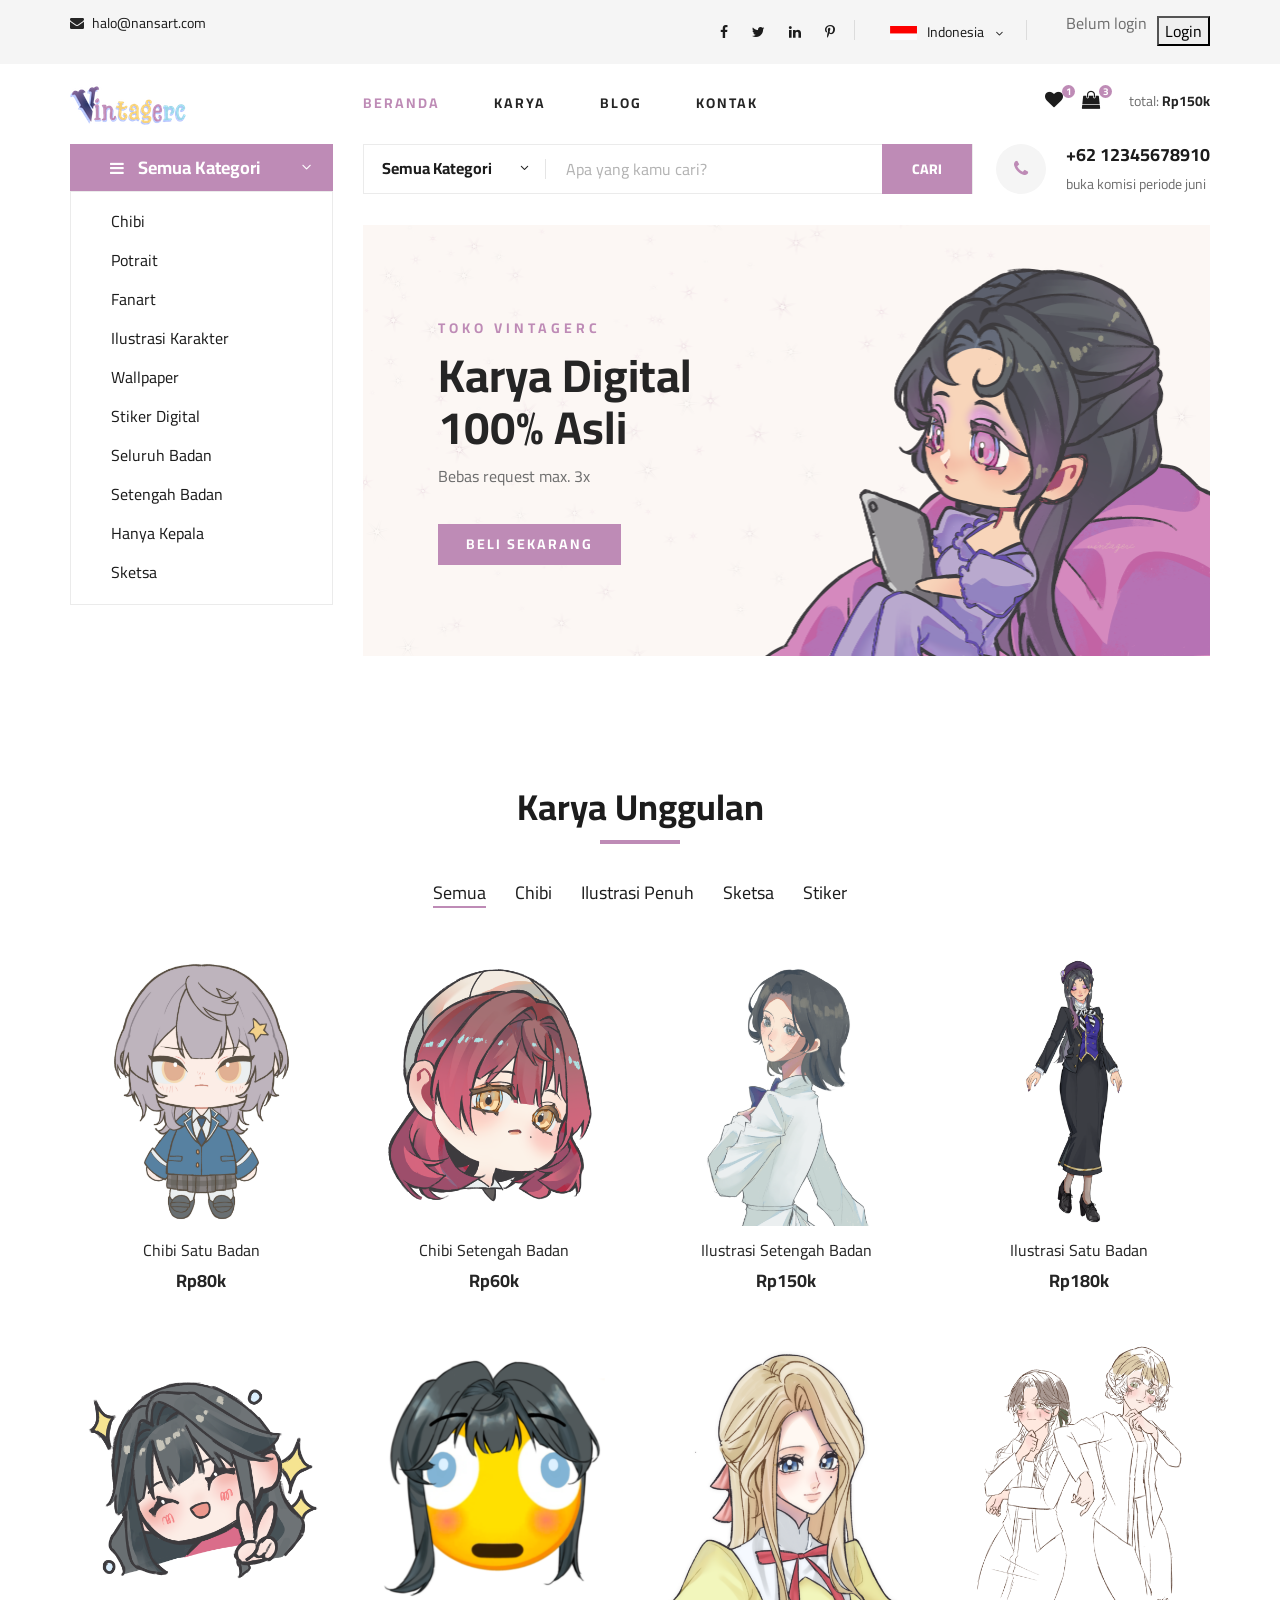
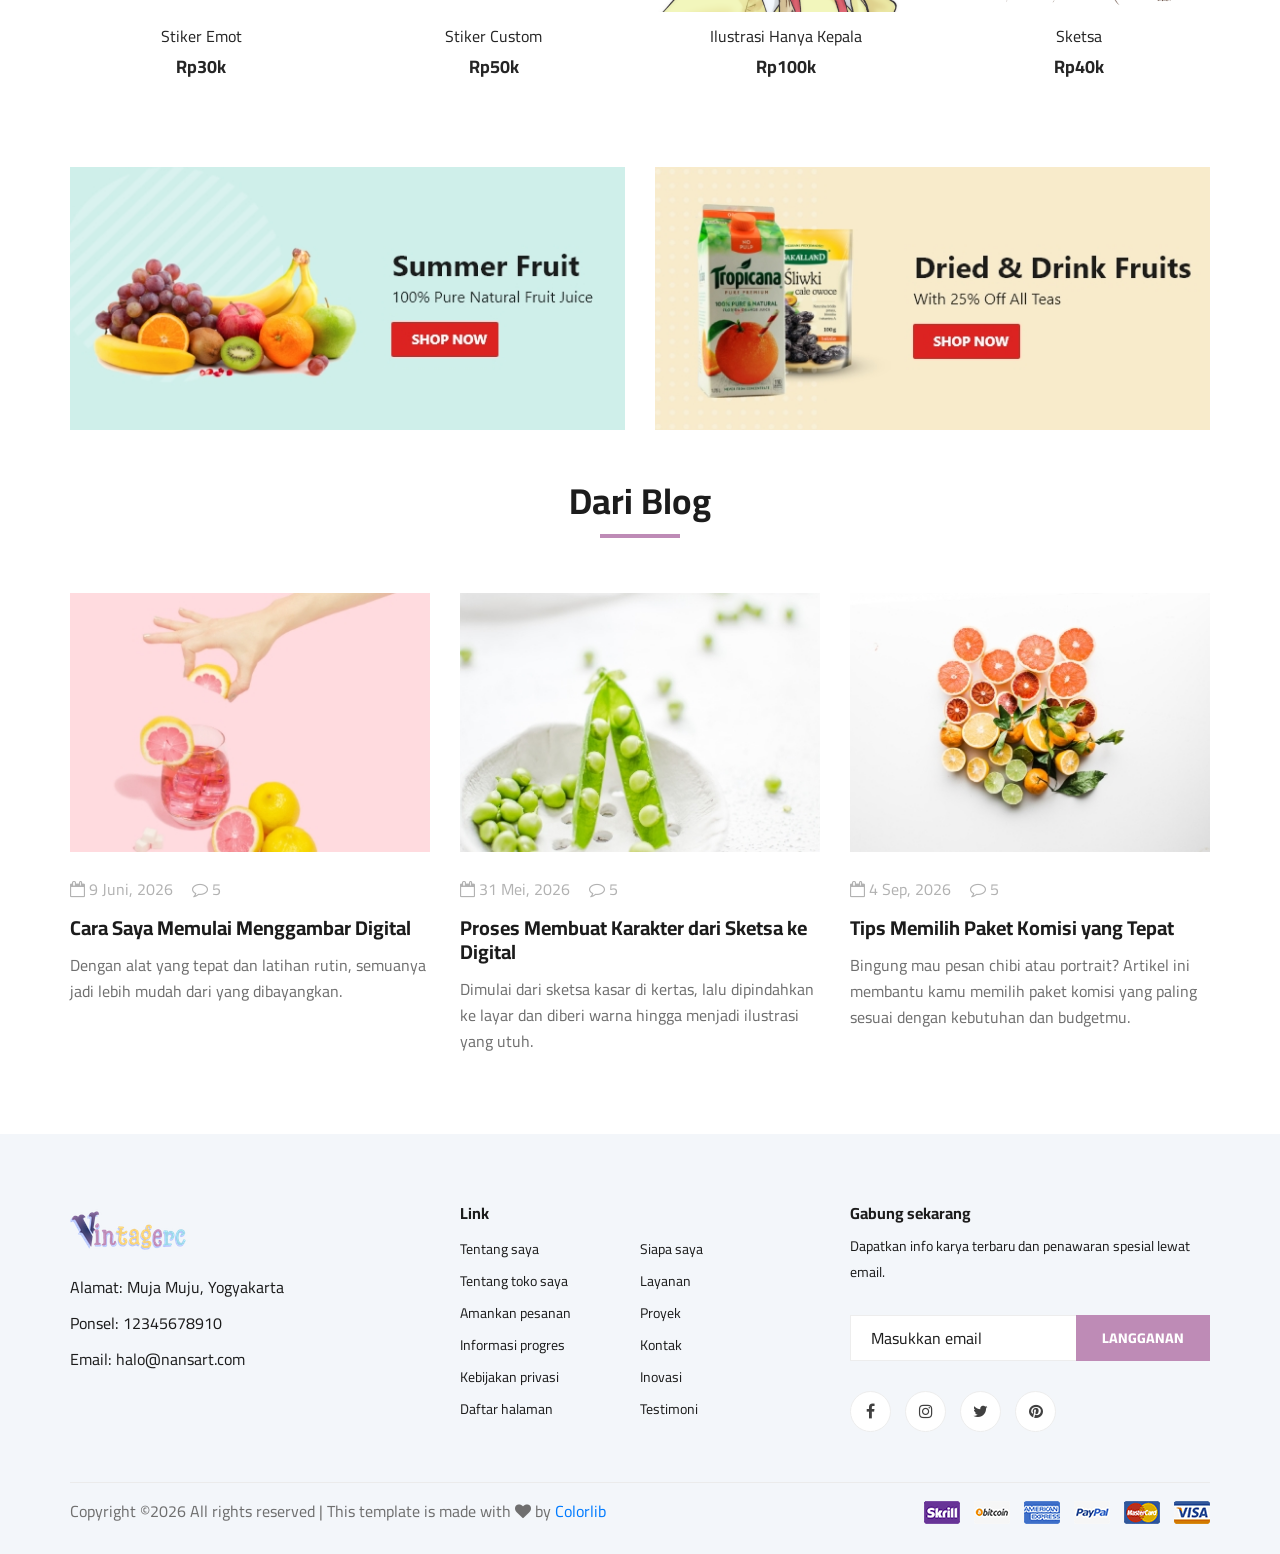
==== index.html @ d2385b5b "Update index.html" ====
<!DOCTYPE html>
<html lang="zxx">

<head>
    <meta charset="UTF-8">
    <meta name="description" content="Ogani Template">
    <meta name="keywords" content="Ogani, unica, creative, html">
    <meta name="viewport" content="width=device-width, initial-scale=1.0">
    <meta http-equiv="X-UA-Compatible" content="ie=edge">
    <link href="img/avatar-01.png" rel="icon">
    <title>Komisi Karya Digital | Vintagerc</title>

    <!-- Google Font -->
    <link href="https://fonts.googleapis.com/css2?family=Cairo:wght@200;300;400;600;900&display=swap" rel="stylesheet">

    <!-- Css Styles -->
    <link rel="stylesheet" href="css/bootstrap.min.css" type="text/css">
    <link rel="stylesheet" href="css/font-awesome.min.css" type="text/css">
    <link rel="stylesheet" href="css/elegant-icons.css" type="text/css">
    <link rel="stylesheet" href="css/nice-select.css" type="text/css">
    <link rel="stylesheet" href="css/jquery-ui.min.css" type="text/css">
    <link rel="stylesheet" href="css/owl.carousel.min.css" type="text/css">
    <link rel="stylesheet" href="css/slicknav.min.css" type="text/css">
    <link rel="stylesheet" href="css/style.css" type="text/css">
</head>

<body>
    <!-- Page Preloder -->
    <div id="preloder">
        <div class="loader"></div>
    </div>

    <!-- Humberger Begin -->
    <div class="humberger__menu__overlay"></div>
    <div class="humberger__menu__wrapper">
        <div class="humberger__menu__logo">
            <a href="#"><img src="img/logo.png" alt=""></a>
        </div>
        <div class="humberger__menu__cart">
            <ul>
                <li><a href="#"><i class="fa fa-heart"></i> <span>1</span></a></li>
                <li><a href="#"><i class="fa fa-shopping-bag"></i> <span>3</span></a></li>
            </ul>
            <div class="header__cart__price">total: <span>Rp150k</span></div>
        </div>
        <div class="humberger__menu__widget">
            <div class="header__top__right__language">
                <img src="img/language.png" alt="">
                <div>Indonesia</div>
                <span class="arrow_carrot-down"></span>
                <ul>
                    <li><a href="#">Indonesia</a></li>
                    <li><a href="#">English</a></li>
                </ul>
            </div>
            <div class="header__top__right__auth">
                <a href="login/index.html"><i class="fa fa-user"></i> Login</a>
            </div>
        </div>
        <nav class="humberger__menu__nav mobile-menu">
            <ul>
                <li class="active"><a href="./index.html">Beranda</a></li>
                <li><a href="./shop-grid.html">Karya</a></li>
                <li><a href="./blog.html">Blog</a></li>
                <li><a href="./contact.html">Kontak</a></li>
            </ul>
        </nav>
        <div id="mobile-menu-wrap"></div>
        <div class="header__top__right__social">
            <a href="#"><i class="fa fa-facebook"></i></a>
            <a href="#"><i class="fa fa-twitter"></i></a>
            <a href="#"><i class="fa fa-linkedin"></i></a>
            <a href="#"><i class="fa fa-pinterest-p"></i></a>
        </div>
        <div class="humberger__menu__contact">
            <ul>
                <li><i class="fa fa-envelope"></i> halo@nansart.com</li>
            </ul>
        </div>
    </div>
    <!-- Humberger End -->

    <!-- Header Section Begin -->
    <header class="header">
        <div class="header__top">
            <div class="container">
                <div class="row">
                    <div class="col-lg-6 col-md-6">
                        <div class="header__top__left">
                            <ul>
                                <li><i class="fa fa-envelope"></i> halo@nansart.com</li>
                            </ul>
                        </div>
                    </div>
                    <div class="col-lg-6 col-md-6">
                        <div class="header__top__right">
                            <div class="header__top__right__social">
                                <a href="#"><i class="fa fa-facebook"></i></a>
                                <a href="#"><i class="fa fa-twitter"></i></a>
                                <a href="#"><i class="fa fa-linkedin"></i></a>
                                <a href="#"><i class="fa fa-pinterest-p"></i></a>
                            </div>
                            <div class="header__top__right__language">
                                <img src="img/language.png" alt="">
                                <div>Indonesia</div>
                                <span class="arrow_carrot-down"></span>
                                <ul>
                                    <li><a href="#">Indonesia</a></li>
                                    <li><a href="#">English</a></li>
                                </ul>
                            </div>
                            <div class="header__top__right__auth">
                                <p id="userInfo">Belum login</p>
                                <div id="authArea">
                                    <button onclick="goLogin()" class="nav-cta">Login</button>
                                </div>
                            </div>
                        </div>
                    </div>
                </div>
            </div>
        </div>
        <div class="container">
            <div class="row">
                <div class="col-lg-3">
                    <div class="header__logo">
                        <a href="./index.html"><img src="img/logo.png" alt=""></a>
                    </div>
                </div>
                <div class="col-lg-6">
                    <nav class="header__menu">
                        <ul>
                            <li class="active"><a href="./index.html">Beranda</a></li>
                            <li><a href="./shop-grid.html">Karya</a></li>
                            <li><a href="./blog.html">Blog</a></li>
                            <li><a href="./contact.html">Kontak</a></li>
                        </ul>
                    </nav>
                </div>
                <div class="col-lg-3">
                    <div class="header__cart">
                        <ul>
                            <li><a href="#"><i class="fa fa-heart"></i> <span>1</span></a></li>
                            <li><a href="#"><i class="fa fa-shopping-bag"></i> <span>3</span></a></li>
                        </ul>
                        <div class="header__cart__price">total: <span>Rp150k</span></div>
                    </div>
                </div>
            </div>
            <div class="humberger__open">
                <i class="fa fa-bars"></i>
            </div>
        </div>
    </header>
    <!-- Header Section End -->

    <!-- Hero Section Begin -->
    <section class="hero">
        <div class="container">
            <div class="row">
                <div class="col-lg-3">
                    <div class="hero__categories">
                        <div class="hero__categories__all">
                            <i class="fa fa-bars"></i>
                            <span>Semua Kategori</span>
                        </div>
                        <ul>
                            <li><a href="#">Chibi</a></li>
                            <li><a href="#">Potrait</a></li>
                            <li><a href="#">Fanart</a></li>
                            <li><a href="#">Ilustrasi Karakter</a></li>
                            <li><a href="#">Wallpaper</a></li>
                            <li><a href="#">Stiker Digital</a></li>
                            <li><a href="#">Seluruh Badan</a></li>
                            <li><a href="#">Setengah Badan</a></li>
                            <li><a href="#">Hanya Kepala</a></li>
                            <li><a href="#">Sketsa</a></li>
                        </ul>
                    </div>
                </div>
                <div class="col-lg-9">
                    <div class="hero__search">
                        <div class="hero__search__form">
                            <form action="#">
                                <div class="hero__search__categories">
                                    Semua Kategori
                                    <span class="arrow_carrot-down"></span>
                                </div>
                                <input type="text" placeholder="Apa yang kamu cari?">
                                <button type="submit" class="site-btn">CARI</button>
                            </form>
                        </div>
                        <div class="hero__search__phone">
                            <div class="hero__search__phone__icon">
                                <i class="fa fa-phone"></i>
                            </div>
                            <div class="hero__search__phone__text">
                                <h5>+62 12345678910</h5>
                                <span>buka komisi periode juni</span>
                            </div>
                        </div>
                    </div>
                    <div class="hero__item set-bg" data-setbg="img/hero/banner.png">
                        <div class="hero__text">
                            <span>TOKO VINTAGERC</span>
                            <h2>Karya Digital <br />100% Asli</h2>
                            <p>Bebas request max. 3x</p>
                            <a href="shop-grid.html" class="primary-btn">BELI SEKARANG</a>
                        </div>
                    </div>
                </div>
            </div>
        </div>
    </section>
    <!-- Hero Section End -->

    <!-- Featured Section Begin -->
    <section class="featured spad">
        <div class="container">
            <div class="row">
                <div class="col-lg-12">
                    <div class="section-title">
                        <h2>Karya Unggulan</h2>
                    </div>
                    <div class="featured__controls">
                        <ul>
                            <li class="active" data-filter="*">Semua</li>
                            <li data-filter=".oranges">Chibi</li>
                            <li data-filter=".fresh-meat">Ilustrasi Penuh</li>
                            <li data-filter=".vegetables">Sketsa</li>
                            <li data-filter=".fastfood">Stiker</li>
                        </ul>
                    </div>
                </div>
            </div>
            <div class="row featured__filter">
                <div class="col-lg-3 col-md-4 col-sm-6 mix oranges">
                    <div class="featured__item">
                        <div class="featured__item__pic set-bg" data-setbg="img/featured/feature-1.png">
                            <ul class="featured__item__pic__hover">
                                <li><a href="#"><i class="fa fa-heart"></i></a></li>
                                <li><a href="#"><i class="fa fa-retweet"></i></a></li>
                                <li><a href="#"><i class="fa fa-shopping-cart"></i></a></li>
                            </ul>
                        </div>
                        <div class="featured__item__text">
                            <h6><a href="#">Chibi Satu Badan</a></h6>
                            <h5>Rp80k</h5>
                        </div>
                    </div>
                </div>
                <div class="col-lg-3 col-md-4 col-sm-6 mix oranges">
                    <div class="featured__item">
                        <div class="featured__item__pic set-bg" data-setbg="img/featured/feature-2.png">
                            <ul class="featured__item__pic__hover">
                                <li><a href="#"><i class="fa fa-heart"></i></a></li>
                                <li><a href="#"><i class="fa fa-retweet"></i></a></li>
                                <li><a href="#"><i class="fa fa-shopping-cart"></i></a></li>
                            </ul>
                        </div>
                        <div class="featured__item__text">
                            <h6><a href="#">Chibi Setengah Badan</a></h6>
                            <h5>Rp60k</h5>
                        </div>
                    </div>
                </div>
                <div class="col-lg-3 col-md-4 col-sm-6 mix fresh-meat">
                    <div class="featured__item">
                        <div class="featured__item__pic set-bg" data-setbg="img/featured/feature-3.png">
                            <ul class="featured__item__pic__hover">
                                <li><a href="#"><i class="fa fa-heart"></i></a></li>
                                <li><a href="#"><i class="fa fa-retweet"></i></a></li>
                                <li><a href="#"><i class="fa fa-shopping-cart"></i></a></li>
                            </ul>
                        </div>
                        <div class="featured__item__text">
                            <h6><a href="#">Ilustrasi Setengah Badan</a></h6>
                            <h5>Rp150k</h5>
                        </div>
                    </div>
                </div>
                <div class="col-lg-3 col-md-4 col-sm-6 mix fresh-meat">
                    <div class="featured__item">
                        <div class="featured__item__pic set-bg" data-setbg="img/featured/feature-4.png">
                            <ul class="featured__item__pic__hover">
                                <li><a href="#"><i class="fa fa-heart"></i></a></li>
                                <li><a href="#"><i class="fa fa-retweet"></i></a></li>
                                <li><a href="#"><i class="fa fa-shopping-cart"></i></a></li>
                            </ul>
                        </div>
                        <div class="featured__item__text">
                            <h6><a href="#">Ilustrasi Satu Badan</a></h6>
                            <h5>Rp180k</h5>
                        </div>
                    </div>
                </div>
                <div class="col-lg-3 col-md-4 col-sm-6 mix fastfood">
                    <div class="featured__item">
                        <div class="featured__item__pic set-bg" data-setbg="img/featured/feature-5.png">
                            <ul class="featured__item__pic__hover">
                                <li><a href="#"><i class="fa fa-heart"></i></a></li>
                                <li><a href="#"><i class="fa fa-retweet"></i></a></li>
                                <li><a href="#"><i class="fa fa-shopping-cart"></i></a></li>
                            </ul>
                        </div>
                        <div class="featured__item__text">
                            <h6><a href="#">Stiker Emot</a></h6>
                            <h5>Rp30k</h5>
                        </div>
                    </div>
                </div>
                <div class="col-lg-3 col-md-4 col-sm-6 mix fastfood">
                    <div class="featured__item">
                        <div class="featured__item__pic set-bg" data-setbg="img/featured/featured-6.png">
                            <ul class="featured__item__pic__hover">
                                <li><a href="#"><i class="fa fa-heart"></i></a></li>
                                <li><a href="#"><i class="fa fa-retweet"></i></a></li>
                                <li><a href="#"><i class="fa fa-shopping-cart"></i></a></li>
                            </ul>
                        </div>
                        <div class="featured__item__text">
                            <h6><a href="#">Stiker Custom</a></h6>
                            <h5>Rp50k</h5>
                        </div>
                    </div>
                </div>
                <div class="col-lg-3 col-md-4 col-sm-6 mix fresh-meat">
                    <div class="featured__item">
                        <div class="featured__item__pic set-bg" data-setbg="img/featured/feature-7.png">
                            <ul class="featured__item__pic__hover">
                                <li><a href="#"><i class="fa fa-heart"></i></a></li>
                                <li><a href="#"><i class="fa fa-retweet"></i></a></li>
                                <li><a href="#"><i class="fa fa-shopping-cart"></i></a></li>
                            </ul>
                        </div>
                        <div class="featured__item__text">
                            <h6><a href="#">Ilustrasi Hanya Kepala</a></h6>
                            <h5>Rp100k</h5>
                        </div>
                    </div>
                </div>
                <div class="col-lg-3 col-md-4 col-sm-6 mix vegetables">
                    <div class="featured__item">
                        <div class="featured__item__pic set-bg" data-setbg="img/featured/feature-8.png">
                            <ul class="featured__item__pic__hover">
                                <li><a href="#"><i class="fa fa-heart"></i></a></li>
                                <li><a href="#"><i class="fa fa-retweet"></i></a></li>
                                <li><a href="#"><i class="fa fa-shopping-cart"></i></a></li>
                            </ul>
                        </div>
                        <div class="featured__item__text">
                            <h6><a href="#">Sketsa</a></h6>
                            <h5>Rp40k</h5>
                        </div>
                    </div>
                </div>
            </div>
        </div>
    </section>
    <!-- Featured Section End -->

    <!-- Banner Begin -->
    <div class="banner">
        <div class="container">
            <div class="row">
                <div class="col-lg-6 col-md-6 col-sm-6">
                    <div class="banner__pic">
                        <img src="img/banner/banner-1.jpg" alt="">
                    </div>
                </div>
                <div class="col-lg-6 col-md-6 col-sm-6">
                    <div class="banner__pic">
                        <img src="img/banner/banner-2.jpg" alt="">
                    </div>
                </div>
            </div>
        </div>
    </div>
    <!-- Banner End -->

    <!-- Blog Section Begin -->
    <section class="from-blog spad">
        <div class="container">
            <div class="row">
                <div class="col-lg-12">
                    <div class="section-title from-blog__title">
                        <h2>Dari Blog</h2>
                    </div>
                </div>
            </div>
            <div class="row">
                <div class="col-lg-4 col-md-4 col-sm-6">
                    <div class="blog__item">
                        <div class="blog__item__pic">
                            <img src="img/blog/blog-1.jpg" alt="">
                        </div>
                        <div class="blog__item__text">
                            <ul>
                                <li><i class="fa fa-calendar-o"></i> 9 Juni, 2026</li>
                                <li><i class="fa fa-comment-o"></i> 5</li>
                            </ul>
                            <h5><a href="blog.html">Cara Saya Memulai Menggambar Digital</a></h5>
                            <p>Dengan alat yang tepat dan latihan rutin, semuanya jadi lebih mudah dari yang dibayangkan.</p>
                        </div>
                    </div>
                </div>
                <div class="col-lg-4 col-md-4 col-sm-6">
                    <div class="blog__item">
                        <div class="blog__item__pic">
                            <img src="img/blog/blog-2.jpg" alt="">
                        </div>
                        <div class="blog__item__text">
                            <ul>
                                <li><i class="fa fa-calendar-o"></i> 31 Mei, 2026</li>
                                <li><i class="fa fa-comment-o"></i> 5</li>
                            </ul>
                            <h5><a href="blog.html">Proses Membuat Karakter dari Sketsa ke Digital</a></h5>
                            <p>Dimulai dari sketsa kasar di kertas, lalu dipindahkan ke layar dan diberi warna hingga menjadi ilustrasi yang utuh.</p>
                        </div>
                    </div>
                </div>
                <div class="col-lg-4 col-md-4 col-sm-6">
                    <div class="blog__item">
                        <div class="blog__item__pic">
                            <img src="img/blog/blog-3.jpg" alt="">
                        </div>
                        <div class="blog__item__text">
                            <ul>
                                <li><i class="fa fa-calendar-o"></i> 4 Sep, 2026</li>
                                <li><i class="fa fa-comment-o"></i> 5</li>
                            </ul>
                            <h5><a href="blog.html">Tips Memilih Paket Komisi yang Tepat</a></h5>
                            <p>Bingung mau pesan chibi atau portrait? Artikel ini membantu kamu memilih paket komisi yang paling sesuai dengan kebutuhan dan budgetmu.</p>
                        </div>
                    </div>
                </div>
            </div>
        </div>
    </section>
    <!-- Blog Section End -->

    <!-- Footer Section Begin -->
    <footer class="footer spad">
        <div class="container">
            <div class="row">
                <div class="col-lg-3 col-md-6 col-sm-6">
                    <div class="footer__about">
                        <div class="footer__about__logo">
                            <a href="./index.html"><img src="img/logo.png" alt=""></a>
                        </div>
                        <ul>
                           <li>Alamat: Muja Muju, Yogyakarta</li>
                            <li>Ponsel: 12345678910</li>
                            <li>Email: halo@nansart.com</li>
                        </ul>
                    </div>
                </div>
                <div class="col-lg-4 col-md-6 col-sm-6 offset-lg-1">
                    <div class="footer__widget">
                        <h6>Link</h6>
                        <ul>
                            <li><a href="#">Tentang saya</a></li>
                            <li><a href="#">Tentang toko saya</a></li>
                            <li><a href="#">Amankan pesanan</a></li>
                            <li><a href="#">Informasi progres</a></li>
                            <li><a href="#">Kebijakan privasi</a></li>
                            <li><a href="#">Daftar halaman</a></li>
                        </ul>
                        <ul>
                            <li><a href="#">Siapa saya</a></li>
                            <li><a href="#">Layanan</a></li>
                            <li><a href="#">Proyek</a></li>
                            <li><a href="#">Kontak</a></li>
                            <li><a href="#">Inovasi</a></li>
                            <li><a href="#">Testimoni</a></li>
                        </ul>
                    </div>
                </div>
                <div class="col-lg-4 col-md-12">
                    <div class="footer__widget">
                        <h6>Gabung sekarang</h6>
                        <p>Dapatkan info karya terbaru dan penawaran spesial lewat email.</p>
                        <form action="#">
                            <input type="text" placeholder="Masukkan email">
                            <button type="submit" class="site-btn">Langganan</button>
                        </form>
                        <div class="footer__widget__social">
                            <a href="#"><i class="fa fa-facebook"></i></a>
                            <a href="#"><i class="fa fa-instagram"></i></a>
                            <a href="#"><i class="fa fa-twitter"></i></a>
                            <a href="#"><i class="fa fa-pinterest"></i></a>
                        </div>
                    </div>
                </div>
            </div>
            <div class="row">
                <div class="col-lg-12">
                    <div class="footer__copyright">
                        <div class="footer__copyright__text"><p><!-- Link back to Colorlib can't be removed. Template is licensed under CC BY 3.0. -->
  Copyright &copy;<script>document.write(new Date().getFullYear());</script> All rights reserved | This template is made with <i class="fa fa-heart" aria-hidden="true"></i> by <a href="https://colorlib.com" target="_blank">Colorlib</a>
  <!-- Link back to Colorlib can't be removed. Template is licensed under CC BY 3.0. --></p></div>
                        <div class="footer__copyright__payment"><img src="img/payment-item.png" alt=""></div>
                    </div>
                </div>
            </div>
        </div>
    </footer>
    <!-- Footer Section End -->

    <!-- Js Plugins -->
    <script src="js/jquery-3.3.1.min.js"></script>
    <script src="js/bootstrap.min.js"></script>
    <script src="js/jquery.nice-select.min.js"></script>
    <script src="js/jquery-ui.min.js"></script>
    <script src="js/jquery.slicknav.js"></script>
    <script src="js/mixitup.min.js"></script>
    <script src="js/owl.carousel.min.js"></script>
    <script src="js/main.js"></script>

    <script src="login/js/welcome.js"></script>

</body>

</html>
---- css/elegant-icons.css ----
@font-face {
	font-family: 'ElegantIcons';
	src:url('../fonts/ElegantIcons.eot');
	src:url('../fonts/ElegantIcons.eot?#iefix') format('embedded-opentype'),
		url('../fonts/ElegantIcons.woff') format('woff'),
		url('../fonts/ElegantIcons.ttf') format('truetype'),
		url('../fonts/ElegantIcons.svg#ElegantIcons') format('svg');
	font-weight: normal;
	font-style: normal;
}

/* Use the following CSS code if you want to use data attributes for inserting your icons */
[data-icon]:before {
	font-family: 'ElegantIcons';
	content: attr(data-icon);
	speak: none;
	font-weight: normal;
	font-variant: normal;
	text-transform: none;
	line-height: 1;
	-webkit-font-smoothing: antialiased;
	-moz-osx-font-smoothing: grayscale;
}

/* Use the following CSS code if you want to have a class per icon */
/*
Instead of a list of all class selectors,
you can use the generic selector below, but it's slower:
[class*="your-class-prefix"] {
*/
.arrow_up, .arrow_down, .arrow_left, .arrow_right, .arrow_left-up, .arrow_right-up, .arrow_right-down, .arrow_left-down, .arrow-up-down, .arrow_up-down_alt, .arrow_left-right_alt, .arrow_left-right, .arrow_expand_alt2, .arrow_expand_alt, .arrow_condense, .arrow_expand, .arrow_move, .arrow_carrot-up, .arrow_carrot-down, .arrow_carrot-left, .arrow_carrot-right, .arrow_carrot-2up, .arrow_carrot-2down, .arrow_carrot-2left, .arrow_carrot-2right, .arrow_carrot-up_alt2, .arrow_carrot-down_alt2, .arrow_carrot-left_alt2, .arrow_carrot-right_alt2, .arrow_carrot-2up_alt2, .arrow_carrot-2down_alt2, .arrow_carrot-2left_alt2, .arrow_carrot-2right_alt2, .arrow_triangle-up, .arrow_triangle-down, .arrow_triangle-left, .arrow_triangle-right, .arrow_triangle-up_alt2, .arrow_triangle-down_alt2, .arrow_triangle-left_alt2, .arrow_triangle-right_alt2, .arrow_back, .icon_minus-06, .icon_plus, .icon_close, .icon_check, .icon_minus_alt2, .icon_plus_alt2, .icon_close_alt2, .icon_check_alt2, .icon_zoom-out_alt, .icon_zoom-in_alt, .icon_search, .icon_box-empty, .icon_box-selected, .icon_minus-box, .icon_plus-box, .icon_box-checked, .icon_circle-empty, .icon_circle-slelected, .icon_stop_alt2, .icon_stop, .icon_pause_alt2, .icon_pause, .icon_menu, .icon_menu-square_alt2, .icon_menu-circle_alt2, .icon_ul, .icon_ol, .icon_adjust-horiz, .icon_adjust-vert, .icon_document_alt, .icon_documents_alt, .icon_pencil, .icon_pencil-edit_alt, .icon_pencil-edit, .icon_folder-alt, .icon_folder-open_alt, .icon_folder-add_alt, .icon_info_alt, .icon_error-oct_alt, .icon_error-circle_alt, .icon_error-triangle_alt, .icon_question_alt2, .icon_question, .icon_comment_alt, .icon_chat_alt, .icon_vol-mute_alt, .icon_volume-low_alt, .icon_volume-high_alt, .icon_quotations, .icon_quotations_alt2, .icon_clock_alt, .icon_lock_alt, .icon_lock-open_alt, .icon_key_alt, .icon_cloud_alt, .icon_cloud-upload_alt, .icon_cloud-download_alt, .icon_image, .icon_images, .icon_lightbulb_alt, .icon_gift_alt, .icon_house_alt, .icon_genius, .icon_mobile, .icon_tablet, .icon_laptop, .icon_desktop, .icon_camera_alt, .icon_mail_alt, .icon_cone_alt, .icon_ribbon_alt, .icon_bag_alt, .icon_creditcard, .icon_cart_alt, .icon_paperclip, .icon_tag_alt, .icon_tags_alt, .icon_trash_alt, .icon_cursor_alt, .icon_mic_alt, .icon_compass_alt, .icon_pin_alt, .icon_pushpin_alt, .icon_map_alt, .icon_drawer_alt, .icon_toolbox_alt, .icon_book_alt, .icon_calendar, .icon_film, .icon_table, .icon_contacts_alt, .icon_headphones, .icon_lifesaver, .icon_piechart, .icon_refresh, .icon_link_alt, .icon_link, .icon_loading, .icon_blocked, .icon_archive_alt, .icon_heart_alt, .icon_star_alt, .icon_star-half_alt, .icon_star, .icon_star-half, .icon_tools, .icon_tool, .icon_cog, .icon_cogs, .arrow_up_alt, .arrow_down_alt, .arrow_left_alt, .arrow_right_alt, .arrow_left-up_alt, .arrow_right-up_alt, .arrow_right-down_alt, .arrow_left-down_alt, .arrow_condense_alt, .arrow_expand_alt3, .arrow_carrot_up_alt, .arrow_carrot-down_alt, .arrow_carrot-left_alt, .arrow_carrot-right_alt, .arrow_carrot-2up_alt, .arrow_carrot-2dwnn_alt, .arrow_carrot-2left_alt, .arrow_carrot-2right_alt, .arrow_triangle-up_alt, .arrow_triangle-down_alt, .arrow_triangle-left_alt, .arrow_triangle-right_alt, .icon_minus_alt, .icon_plus_alt, .icon_close_alt, .icon_check_alt, .icon_zoom-out, .icon_zoom-in, .icon_stop_alt, .icon_menu-square_alt, .icon_menu-circle_alt, .icon_document, .icon_documents, .icon_pencil_alt, .icon_folder, .icon_folder-open, .icon_folder-add, .icon_folder_upload, .icon_folder_download, .icon_info, .icon_error-circle, .icon_error-oct, .icon_error-triangle, .icon_question_alt, .icon_comment, .icon_chat, .icon_vol-mute, .icon_volume-low, .icon_volume-high, .icon_quotations_alt, .icon_clock, .icon_lock, .icon_lock-open, .icon_key, .icon_cloud, .icon_cloud-upload, .icon_cloud-download, .icon_lightbulb, .icon_gift, .icon_house, .icon_camera, .icon_mail, .icon_cone, .icon_ribbon, .icon_bag, .icon_cart, .icon_tag, .icon_tags, .icon_trash, .icon_cursor, .icon_mic, .icon_compass, .icon_pin, .icon_pushpin, .icon_map, .icon_drawer, .icon_toolbox, .icon_book, .icon_contacts, .icon_archive, .icon_heart, .icon_profile, .icon_group, .icon_grid-2x2, .icon_grid-3x3, .icon_music, .icon_pause_alt, .icon_phone, .icon_upload, .icon_download, .social_facebook, .social_twitter, .social_pinterest, .social_googleplus, .social_tumblr, .social_tumbleupon, .social_wordpress, .social_instagram, .social_dribbble, .social_vimeo, .social_linkedin, .social_rss, .social_deviantart, .social_share, .social_myspace, .social_skype, .social_youtube, .social_picassa, .social_googledrive, .social_flickr, .social_blogger, .social_spotify, .social_delicious, .social_facebook_circle, .social_twitter_circle, .social_pinterest_circle, .social_googleplus_circle, .social_tumblr_circle, .social_stumbleupon_circle, .social_wordpress_circle, .social_instagram_circle, .social_dribbble_circle, .social_vimeo_circle, .social_linkedin_circle, .social_rss_circle, .social_deviantart_circle, .social_share_circle, .social_myspace_circle, .social_skype_circle, .social_youtube_circle, .social_picassa_circle, .social_googledrive_alt2, .social_flickr_circle, .social_blogger_circle, .social_spotify_circle, .social_delicious_circle, .social_facebook_square, .social_twitter_square, .social_pinterest_square, .social_googleplus_square, .social_tumblr_square, .social_stumbleupon_square, .social_wordpress_square, .social_instagram_square, .social_dribbble_square, .social_vimeo_square, .social_linkedin_square, .social_rss_square, .social_deviantart_square, .social_share_square, .social_myspace_square, .social_skype_square, .social_youtube_square, .social_picassa_square, .social_googledrive_square, .social_flickr_square, .social_blogger_square, .social_spotify_square, .social_delicious_square, .icon_printer, .icon_calulator, .icon_building, .icon_floppy, .icon_drive, .icon_search-2, .icon_id, .icon_id-2, .icon_puzzle, .icon_like, .icon_dislike, .icon_mug, .icon_currency, .icon_wallet, .icon_pens, .icon_easel, .icon_flowchart, .icon_datareport, .icon_briefcase, .icon_shield, .icon_percent, .icon_globe, .icon_globe-2, .icon_target, .icon_hourglass, .icon_balance, .icon_rook, .icon_printer-alt, .icon_calculator_alt, .icon_building_alt, .icon_floppy_alt, .icon_drive_alt, .icon_search_alt, .icon_id_alt, .icon_id-2_alt, .icon_puzzle_alt, .icon_like_alt, .icon_dislike_alt, .icon_mug_alt, .icon_currency_alt, .icon_wallet_alt, .icon_pens_alt, .icon_easel_alt, .icon_flowchart_alt, .icon_datareport_alt, .icon_briefcase_alt, .icon_shield_alt, .icon_percent_alt, .icon_globe_alt, .icon_clipboard {
	font-family: 'ElegantIcons';
	speak: none;
	font-style: normal;
	font-weight: normal;
	font-variant: normal;
	text-transform: none;
	line-height: 1;
	-webkit-font-smoothing: antialiased;
}
.arrow_up:before {
	content: "\21";
}
.arrow_down:before {
	content: "\22";
}
.arrow_left:before {
	content: "\23";
}
.arrow_right:before {
	content: "\24";
}
.arrow_left-up:before {
	content: "\25";
}
.arrow_right-up:before {
	content: "\26";
}
.arrow_right-down:before {
	content: "\27";
}
.arrow_left-down:before {
	content: "\28";
}
.arrow-up-down:before {
	content: "\29";
}
.arrow_up-down_alt:before {
	content: "\2a";
}
.arrow_left-right_alt:before {
	content: "\2b";
}
.arrow_left-right:before {
	content: "\2c";
}
.arrow_expand_alt2:before {
	content: "\2d";
}
.arrow_expand_alt:before {
	content: "\2e";
}
.arrow_condense:before {
	content: "\2f";
}
.arrow_expand:before {
	content: "\30";
}
.arrow_move:before {
	content: "\31";
}
.arrow_carrot-up:before {
	content: "\32";
}
.arrow_carrot-down:before {
	content: "\33";
}
.arrow_carrot-left:before {
	content: "\34";
}
.arrow_carrot-right:before {
	content: "\35";
}
.arrow_carrot-2up:before {
	content: "\36";
}
.arrow_carrot-2down:before {
	content: "\37";
}
.arrow_carrot-2left:before {
	content: "\38";
}
.arrow_carrot-2right:before {
	content: "\39";
}
.arrow_carrot-up_alt2:before {
	content: "\3a";
}
.arrow_carrot-down_alt2:before {
	content: "\3b";
}
.arrow_carrot-left_alt2:before {
	content: "\3c";
}
.arrow_carrot-right_alt2:before {
	content: "\3d";
}
.arrow_carrot-2up_alt2:before {
	content: "\3e";
}
.arrow_carrot-2down_alt2:before {
	content: "\3f";
}
.arrow_carrot-2left_alt2:before {
	content: "\40";
}
.arrow_carrot-2right_alt2:before {
	content: "\41";
}
.arrow_triangle-up:before {
	content: "\42";
}
.arrow_triangle-down:before {
	content: "\43";
}
.arrow_triangle-left:before {
	content: "\44";
}
.arrow_triangle-right:before {
	content: "\45";
}
.arrow_triangle-up_alt2:before {
	content: "\46";
}
.arrow_triangle-down_alt2:before {
	content: "\47";
}
.arrow_triangle-left_alt2:before {
	content: "\48";
}
.arrow_triangle-right_alt2:before {
	content: "\49";
}
.arrow_back:before {
	content: "\4a";
}
.icon_minus-06:before {
	content: "\4b";
}
.icon_plus:before {
	content: "\4c";
}
.icon_close:before {
	content: "\4d";
}
.icon_check:before {
	content: "\4e";
}
.icon_minus_alt2:before {
	content: "\4f";
}
.icon_plus_alt2:before {
	content: "\50";
}
.icon_close_alt2:before {
	content: "\51";
}
.icon_check_alt2:before {
	content: "\52";
}
.icon_zoom-out_alt:before {
	content: "\53";
}
.icon_zoom-in_alt:before {
	content: "\54";
}
.icon_search:before {
	content: "\55";
}
.icon_box-empty:before {
	content: "\56";
}
.icon_box-selected:before {
	content: "\57";
}
.icon_minus-box:before {
	content: "\58";
}
.icon_plus-box:before {
	content: "\59";
}
.icon_box-checked:before {
	content: "\5a";
}
.icon_circle-empty:before {
	content: "\5b";
}
.icon_circle-slelected:before {
	content: "\5c";
}
.icon_stop_alt2:before {
	content: "\5d";
}
.icon_stop:before {
	content: "\5e";
}
.icon_pause_alt2:before {
	content: "\5f";
}
.icon_pause:before {
	content: "\60";
}
.icon_menu:before {
	content: "\61";
}
.icon_menu-square_alt2:before {
	content: "\62";
}
.icon_menu-circle_alt2:before {
	content: "\63";
}
.icon_ul:before {
	content: "\64";
}
.icon_ol:before {
	content: "\65";
}
.icon_adjust-horiz:before {
	content: "\66";
}
.icon_adjust-vert:before {
	content: "\67";
}
.icon_document_alt:before {
	content: "\68";
}
.icon_documents_alt:before {
	content: "\69";
}
.icon_pencil:before {
	content: "\6a";
}
.icon_pencil-edit_alt:before {
	content: "\6b";
}
.icon_pencil-edit:before {
	content: "\6c";
}
.icon_folder-alt:before {
	content: "\6d";
}
.icon_folder-open_alt:before {
	content: "\6e";
}
.icon_folder-add_alt:before {
	content: "\6f";
}
.icon_info_alt:before {
	content: "\70";
}
.icon_error-oct_alt:before {
	content: "\71";
}
.icon_error-circle_alt:before {
	content: "\72";
}
.icon_error-triangle_alt:before {
	content: "\73";
}
.icon_question_alt2:before {
	content: "\74";
}
.icon_question:before {
	content: "\75";
}
.icon_comment_alt:before {
	content: "\76";
}
.icon_chat_alt:before {
	content: "\77";
}
.icon_vol-mute_alt:before {
	content: "\78";
}
.icon_volume-low_alt:before {
	content: "\79";
}
.icon_volume-high_alt:before {
	content: "\7a";
}
.icon_quotations:before {
	content: "\7b";
}
.icon_quotations_alt2:before {
	content: "\7c";
}
.icon_clock_alt:before {
	content: "\7d";
}
.icon_lock_alt:before {
	content: "\7e";
}
.icon_lock-open_alt:before {
	content: "\e000";
}
.icon_key_alt:before {
	content: "\e001";
}
.icon_cloud_alt:before {
	content: "\e002";
}
.icon_cloud-upload_alt:before {
	content: "\e003";
}
.icon_cloud-download_alt:before {
	content: "\e004";
}
.icon_image:before {
	content: "\e005";
}
.icon_images:before {
	content: "\e006";
}
.icon_lightbulb_alt:before {
	content: "\e007";
}
.icon_gift_alt:before {
	content: "\e008";
}
.icon_house_alt:before {
	content: "\e009";
}
.icon_genius:before {
	content: "\e00a";
}
.icon_mobile:before {
	content: "\e00b";
}
.icon_tablet:before {
	content: "\e00c";
}
.icon_laptop:before {
	content: "\e00d";
}
.icon_desktop:before {
	content: "\e00e";
}
.icon_camera_alt:before {
	content: "\e00f";
}
.icon_mail_alt:before {
	content: "\e010";
}
.icon_cone_alt:before {
	content: "\e011";
}
.icon_ribbon_alt:before {
	content: "\e012";
}
.icon_bag_alt:before {
	content: "\e013";
}
.icon_creditcard:before {
	content: "\e014";
}
.icon_cart_alt:before {
	content: "\e015";
}
.icon_paperclip:before {
	content: "\e016";
}
.icon_tag_alt:before {
	content: "\e017";
}
.icon_tags_alt:before {
	content: "\e018";
}
.icon_trash_alt:before {
	content: "\e019";
}
.icon_cursor_alt:before {
	content: "\e01a";
}
.icon_mic_alt:before {
	content: "\e01b";
}
.icon_compass_alt:before {
	content: "\e01c";
}
.icon_pin_alt:before {
	content: "\e01d";
}
.icon_pushpin_alt:before {
	content: "\e01e";
}
.icon_map_alt:before {
	content: "\e01f";
}
.icon_drawer_alt:before {
	content: "\e020";
}
.icon_toolbox_alt:before {
	content: "\e021";
}
.icon_book_alt:before {
	content: "\e022";
}
.icon_calendar:before {
	content: "\e023";
}
.icon_film:before {
	content: "\e024";
}
.icon_table:before {
	content: "\e025";
}
.icon_contacts_alt:before {
	content: "\e026";
}
.icon_headphones:before {
	content: "\e027";
}
.icon_lifesaver:before {
	content: "\e028";
}
.icon_piechart:before {
	content: "\e029";
}
.icon_refresh:before {
	content: "\e02a";
}
.icon_link_alt:before {
	content: "\e02b";
}
.icon_link:before {
	content: "\e02c";
}
.icon_loading:before {
	content: "\e02d";
}
.icon_blocked:before {
	content: "\e02e";
}
.icon_archive_alt:before {
	content: "\e02f";
}
.icon_heart_alt:before {
	content: "\e030";
}
.icon_star_alt:before {
	content: "\e031";
}
.icon_star-half_alt:before {
	content: "\e032";
}
.icon_star:before {
	content: "\e033";
}
.icon_star-half:before {
	content: "\e034";
}
.icon_tools:before {
	content: "\e035";
}
.icon_tool:before {
	content: "\e036";
}
.icon_cog:before {
	content: "\e037";
}
.icon_cogs:before {
	content: "\e038";
}
.arrow_up_alt:before {
	content: "\e039";
}
.arrow_down_alt:before {
	content: "\e03a";
}
.arrow_left_alt:before {
	content: "\e03b";
}
.arrow_right_alt:before {
	content: "\e03c";
}
.arrow_left-up_alt:before {
	content: "\e03d";
}
.arrow_right-up_alt:before {
	content: "\e03e";
}
.arrow_right-down_alt:before {
	content: "\e03f";
}
.arrow_left-down_alt:before {
	content: "\e040";
}
.arrow_condense_alt:before {
	content: "\e041";
}
.arrow_expand_alt3:before {
	content: "\e042";
}
.arrow_carrot_up_alt:before {
	content: "\e043";
}
.arrow_carrot-down_alt:before {
	content: "\e044";
}
.arrow_carrot-left_alt:before {
	content: "\e045";
}
.arrow_carrot-right_alt:before {
	content: "\e046";
}
.arrow_carrot-2up_alt:before {
	content: "\e047";
}
.arrow_carrot-2dwnn_alt:before {
	content: "\e048";
}
.arrow_carrot-2left_alt:before {
	content: "\e049";
}
.arrow_carrot-2right_alt:before {
	content: "\e04a";
}
.arrow_triangle-up_alt:before {
	content: "\e04b";
}
.arrow_triangle-down_alt:before {
	content: "\e04c";
}
.arrow_triangle-left_alt:before {
	content: "\e04d";
}
.arrow_triangle-right_alt:before {
	content: "\e04e";
}
.icon_minus_alt:before {
	content: "\e04f";
}
.icon_plus_alt:before {
	content: "\e050";
}
.icon_close_alt:before {
	content: "\e051";
}
.icon_check_alt:before {
	content: "\e052";
}
.icon_zoom-out:before {
	content: "\e053";
}
.icon_zoom-in:before {
	content: "\e054";
}
.icon_stop_alt:before {
	content: "\e055";
}
.icon_menu-square_alt:before {
	content: "\e056";
}
.icon_menu-circle_alt:before {
	content: "\e057";
}
.icon_document:before {
	content: "\e058";
}
.icon_documents:before {
	content: "\e059";
}
.icon_pencil_alt:before {
	content: "\e05a";
}
.icon_folder:before {
	content: "\e05b";
}
.icon_folder-open:before {
	content: "\e05c";
}
.icon_folder-add:before {
	content: "\e05d";
}
.icon_folder_upload:before {
	content: "\e05e";
}
.icon_folder_download:before {
	content: "\e05f";
}
.icon_info:before {
	content: "\e060";
}
.icon_error-circle:before {
	content: "\e061";
}
.icon_error-oct:before {
	content: "\e062";
}
.icon_error-triangle:before {
	content: "\e063";
}
.icon_question_alt:before {
	content: "\e064";
}
.icon_comment:before {
	content: "\e065";
}
.icon_chat:before {
	content: "\e066";
}
.icon_vol-mute:before {
	content: "\e067";
}
.icon_volume-low:before {
	content: "\e068";
}
.icon_volume-high:before {
	content: "\e069";
}
.icon_quotations_alt:before {
	content: "\e06a";
}
.icon_clock:before {
	content: "\e06b";
}
.icon_lock:before {
	content: "\e06c";
}
.icon_lock-open:before {
	content: "\e06d";
}
.icon_key:before {
	content: "\e06e";
}
.icon_cloud:before {
	content: "\e06f";
}
.icon_cloud-upload:before {
	content: "\e070";
}
.icon_cloud-download:before {
	content: "\e071";
}
.icon_lightbulb:before {
	content: "\e072";
}
.icon_gift:before {
	content: "\e073";
}
.icon_house:before {
	content: "\e074";
}
.icon_camera:before {
	content: "\e075";
}
.icon_mail:before {
	content: "\e076";
}
.icon_cone:before {
	content: "\e077";
}
.icon_ribbon:before {
	content: "\e078";
}
.icon_bag:before {
	content: "\e079";
}
.icon_cart:before {
	content: "\e07a";
}
.icon_tag:before {
	content: "\e07b";
}
.icon_tags:before {
	content: "\e07c";
}
.icon_trash:before {
	content: "\e07d";
}
.icon_cursor:before {
	content: "\e07e";
}
.icon_mic:before {
	content: "\e07f";
}
.icon_compass:before {
	content: "\e080";
}
.icon_pin:before {
	content: "\e081";
}
.icon_pushpin:before {
	content: "\e082";
}
.icon_map:before {
	content: "\e083";
}
.icon_drawer:before {
	content: "\e084";
}
.icon_toolbox:before {
	content: "\e085";
}
.icon_book:before {
	content: "\e086";
}
.icon_contacts:before {
	content: "\e087";
}
.icon_archive:before {
	content: "\e088";
}
.icon_heart:before {
	content: "\e089";
}
.icon_profile:before {
	content: "\e08a";
}
.icon_group:before {
	content: "\e08b";
}
.icon_grid-2x2:before {
	content: "\e08c";
}
.icon_grid-3x3:before {
	content: "\e08d";
}
.icon_music:before {
	content: "\e08e";
}
.icon_pause_alt:before {
	content: "\e08f";
}
.icon_phone:before {
	content: "\e090";
}
.icon_upload:before {
	content: "\e091";
}
.icon_download:before {
	content: "\e092";
}
.social_facebook:before {
	content: "\e093";
}
.social_twitter:before {
	content: "\e094";
}
.social_pinterest:before {
	content: "\e095";
}
.social_googleplus:before {
	content: "\e096";
}
.social_tumblr:before {
	content: "\e097";
}
.social_tumbleupon:before {
	content: "\e098";
}
.social_wordpress:before {
	content: "\e099";
}
.social_instagram:before {
	content: "\e09a";
}
.social_dribbble:before {
	content: "\e09b";
}
.social_vimeo:before {
	content: "\e09c";
}
.social_linkedin:before {
	content: "\e09d";
}
.social_rss:before {
	content: "\e09e";
}
.social_deviantart:before {
	content: "\e09f";
}
.social_share:before {
	content: "\e0a0";
}
.social_myspace:before {
	content: "\e0a1";
}
.social_skype:before {
	content: "\e0a2";
}
.social_youtube:before {
	content: "\e0a3";
}
.social_picassa:before {
	content: "\e0a4";
}
.social_googledrive:before {
	content: "\e0a5";
}
.social_flickr:before {
	content: "\e0a6";
}
.social_blogger:before {
	content: "\e0a7";
}
.social_spotify:before {
	content: "\e0a8";
}
.social_delicious:before {
	content: "\e0a9";
}
.social_facebook_circle:before {
	content: "\e0aa";
}
.social_twitter_circle:before {
	content: "\e0ab";
}
.social_pinterest_circle:before {
	content: "\e0ac";
}
.social_googleplus_circle:before {
	content: "\e0ad";
}
.social_tumblr_circle:before {
	content: "\e0ae";
}
.social_stumbleupon_circle:before {
	content: "\e0af";
}
.social_wordpress_circle:before {
	content: "\e0b0";
}
.social_instagram_circle:before {
	content: "\e0b1";
}
.social_dribbble_circle:before {
	content: "\e0b2";
}
.social_vimeo_circle:before {
	content: "\e0b3";
}
.social_linkedin_circle:before {
	content: "\e0b4";
}
.social_rss_circle:before {
	content: "\e0b5";
}
.social_deviantart_circle:before {
	content: "\e0b6";
}
.social_share_circle:before {
	content: "\e0b7";
}
.social_myspace_circle:before {
	content: "\e0b8";
}
.social_skype_circle:before {
	content: "\e0b9";
}
.social_youtube_circle:before {
	content: "\e0ba";
}
.social_picassa_circle:before {
	content: "\e0bb";
}
.social_googledrive_alt2:before {
	content: "\e0bc";
}
.social_flickr_circle:before {
	content: "\e0bd";
}
.social_blogger_circle:before {
	content: "\e0be";
}
.social_spotify_circle:before {
	content: "\e0bf";
}
.social_delicious_circle:before {
	content: "\e0c0";
}
.social_facebook_square:before {
	content: "\e0c1";
}
.social_twitter_square:before {
	content: "\e0c2";
}
.social_pinterest_square:before {
	content: "\e0c3";
}
.social_googleplus_square:before {
	content: "\e0c4";
}
.social_tumblr_square:before {
	content: "\e0c5";
}
.social_stumbleupon_square:before {
	content: "\e0c6";
}
.social_wordpress_square:before {
	content: "\e0c7";
}
.social_instagram_square:before {
	content: "\e0c8";
}
.social_dribbble_square:before {
	content: "\e0c9";
}
.social_vimeo_square:before {
	content: "\e0ca";
}
.social_linkedin_square:before {
	content: "\e0cb";
}
.social_rss_square:before {
	content: "\e0cc";
}
.social_deviantart_square:before {
	content: "\e0cd";
}
.social_share_square:before {
	content: "\e0ce";
}
.social_myspace_square:before {
	content: "\e0cf";
}
.social_skype_square:before {
	content: "\e0d0";
}
.social_youtube_square:before {
	content: "\e0d1";
}
.social_picassa_square:before {
	content: "\e0d2";
}
.social_googledrive_square:before {
	content: "\e0d3";
}
.social_flickr_square:before {
	content: "\e0d4";
}
.social_blogger_square:before {
	content: "\e0d5";
}
.social_spotify_square:before {
	content: "\e0d6";
}
.social_delicious_square:before {
	content: "\e0d7";
}
.icon_printer:before {
	content: "\e103";
}
.icon_calulator:before {
	content: "\e0ee";
}
.icon_building:before {
	content: "\e0ef";
}
.icon_floppy:before {
	content: "\e0e8";
}
.icon_drive:before {
	content: "\e0ea";
}
.icon_search-2:before {
	content: "\e101";
}
.icon_id:before {
	content: "\e107";
}
.icon_id-2:before {
	content: "\e108";
}
.icon_puzzle:before {
	content: "\e102";
}
.icon_like:before {
	content: "\e106";
}
.icon_dislike:before {
	content: "\e0eb";
}
.icon_mug:before {
	content: "\e105";
}
.icon_currency:before {
	content: "\e0ed";
}
.icon_wallet:before {
	content: "\e100";
}
.icon_pens:before {
	content: "\e104";
}
.icon_easel:before {
	content: "\e0e9";
}
.icon_flowchart:before {
	content: "\e109";
}
.icon_datareport:before {
	content: "\e0ec";
}
.icon_briefcase:before {
	content: "\e0fe";
}
.icon_shield:before {
	content: "\e0f6";
}
.icon_percent:before {
	content: "\e0fb";
}
.icon_globe:before {
	content: "\e0e2";
}
.icon_globe-2:before {
	content: "\e0e3";
}
.icon_target:before {
	content: "\e0f5";
}
.icon_hourglass:before {
	content: "\e0e1";
}
.icon_balance:before {
	content: "\e0ff";
}
.icon_rook:before {
	content: "\e0f8";
}
.icon_printer-alt:before {
	content: "\e0fa";
}
.icon_calculator_alt:before {
	content: "\e0e7";
}
.icon_building_alt:before {
	content: "\e0fd";
}
.icon_floppy_alt:before {
	content: "\e0e4";
}
.icon_drive_alt:before {
	content: "\e0e5";
}
.icon_search_alt:before {
	content: "\e0f7";
}
.icon_id_alt:before {
	content: "\e0e0";
}
.icon_id-2_alt:before {
	content: "\e0fc";
}
.icon_puzzle_alt:before {
	content: "\e0f9";
}
.icon_like_alt:before {
	content: "\e0dd";
}
.icon_dislike_alt:before {
	content: "\e0f1";
}
.icon_mug_alt:before {
	content: "\e0dc";
}
.icon_currency_alt:before {
	content: "\e0f3";
}
.icon_wallet_alt:before {
	content: "\e0d8";
}
.icon_pens_alt:before {
	content: "\e0db";
}
.icon_easel_alt:before {
	content: "\e0f0";
}
.icon_flowchart_alt:before {
	content: "\e0df";
}
.icon_datareport_alt:before {
	content: "\e0f2";
}
.icon_briefcase_alt:before {
	content: "\e0f4";
}
.icon_shield_alt:before {
	content: "\e0d9";
}
.icon_percent_alt:before {
	content: "\e0da";
}
.icon_globe_alt:before {
	content: "\e0de";
}
.icon_clipboard:before {
	content: "\e0e6";
}


	.glyph {
		float: left;
		text-align: center;
		padding: .75em;
		margin: .4em 1.5em .75em 0;
		width: 6em;
text-shadow: none;
	}
        .glyph_big {
        font-size: 128px;
        color: #59c5dc;
        float: left;
        margin-right: 20px;
        }

        .glyph div { padding-bottom: 10px;}

	.glyph input {
		font-family: consolas, monospace;
		font-size: 12px;
		width: 100%;
		text-align: center;
		border: 0;
		box-shadow: 0 0 0 1px #ccc;
		padding: .2em;
                -moz-border-radius: 5px;
                -webkit-border-radius: 5px;
	}
	.centered {
		margin-left: auto;
		margin-right: auto;
	}
	.glyph .fs1 {
		font-size: 2em;
	}
---- css/nice-select.css ----
.nice-select {
  -webkit-tap-highlight-color: transparent;
  background-color: #fff;
  border-radius: 5px;
  border: solid 1px #e8e8e8;
  box-sizing: border-box;
  clear: both;
  cursor: pointer;
  display: block;
  float: left;
  font-family: inherit;
  font-size: 14px;
  font-weight: normal;
  height: 42px;
  line-height: 40px;
  outline: none;
  padding-left: 18px;
  padding-right: 30px;
  position: relative;
  text-align: left !important;
  -webkit-transition: all 0.2s ease-in-out;
  transition: all 0.2s ease-in-out;
  -webkit-user-select: none;
     -moz-user-select: none;
      -ms-user-select: none;
          user-select: none;
  white-space: nowrap;
  width: auto; }
  .nice-select:hover {
    border-color: #dbdbdb; }
  .nice-select:active, .nice-select.open, .nice-select:focus {
    border-color: #999; }
  .nice-select:after {
    border-bottom: 2px solid #999;
    border-right: 2px solid #999;
    content: '';
    display: block;
    height: 5px;
    margin-top: -4px;
    pointer-events: none;
    position: absolute;
    right: 12px;
    top: 50%;
    -webkit-transform-origin: 66% 66%;
        -ms-transform-origin: 66% 66%;
            transform-origin: 66% 66%;
    -webkit-transform: rotate(45deg);
        -ms-transform: rotate(45deg);
            transform: rotate(45deg);
    -webkit-transition: all 0.15s ease-in-out;
    transition: all 0.15s ease-in-out;
    width: 5px; }
  .nice-select.open:after {
    -webkit-transform: rotate(-135deg);
        -ms-transform: rotate(-135deg);
            transform: rotate(-135deg); }
  .nice-select.open .list {
    opacity: 1;
    pointer-events: auto;
    -webkit-transform: scale(1) translateY(0);
        -ms-transform: scale(1) translateY(0);
            transform: scale(1) translateY(0); }
  .nice-select.disabled {
    border-color: #ededed;
    color: #999;
    pointer-events: none; }
    .nice-select.disabled:after {
      border-color: #cccccc; }
  .nice-select.wide {
    width: 100%; }
    .nice-select.wide .list {
      left: 0 !important;
      right: 0 !important; }
  .nice-select.right {
    float: right; }
    .nice-select.right .list {
      left: auto;
      right: 0; }
  .nice-select.small {
    font-size: 12px;
    height: 36px;
    line-height: 34px; }
    .nice-select.small:after {
      height: 4px;
      width: 4px; }
    .nice-select.small .option {
      line-height: 34px;
      min-height: 34px; }
  .nice-select .list {
    background-color: #fff;
    border-radius: 5px;
    box-shadow: 0 0 0 1px rgba(68, 68, 68, 0.11);
    box-sizing: border-box;
    margin-top: 4px;
    opacity: 0;
    overflow: hidden;
    padding: 0;
    pointer-events: none;
    position: absolute;
    top: 100%;
    left: 0;
    -webkit-transform-origin: 50% 0;
        -ms-transform-origin: 50% 0;
            transform-origin: 50% 0;
    -webkit-transform: scale(0.75) translateY(-21px);
        -ms-transform: scale(0.75) translateY(-21px);
            transform: scale(0.75) translateY(-21px);
    -webkit-transition: all 0.2s cubic-bezier(0.5, 0, 0, 1.25), opacity 0.15s ease-out;
    transition: all 0.2s cubic-bezier(0.5, 0, 0, 1.25), opacity 0.15s ease-out;
    z-index: 9; }
    .nice-select .list:hover .option:not(:hover) {
      background-color: transparent !important; }
  .nice-select .option {
    cursor: pointer;
    font-weight: 400;
    line-height: 40px;
    list-style: none;
    min-height: 40px;
    outline: none;
    padding-left: 18px;
    padding-right: 29px;
    text-align: left;
    -webkit-transition: all 0.2s;
    transition: all 0.2s; }
    .nice-select .option:hover, .nice-select .option.focus, .nice-select .option.selected.focus {
      background-color: #f6f6f6; }
    .nice-select .option.selected {
      font-weight: bold; }
    .nice-select .option.disabled {
      background-color: transparent;
      color: #999;
      cursor: default; }

.no-csspointerevents .nice-select .list {
  display: none; }

.no-csspointerevents .nice-select.open .list {
  display: block; }
---- css/style.css ----
/******************************************************************
  Template Name: Ogani
  Description:  Ogani eCommerce  HTML Template
  Author: Colorlib
  Author URI: https://colorlib.com
  Version: 1.0
  Created: Colorlib
******************************************************************/

/*------------------------------------------------------------------
[Table of contents]

1.  Template default CSS
	1.1	Variables
	1.2	Mixins
	1.3	Flexbox
	1.4	Reset
2.  Helper Css
3.  Header Section
4.  Hero Section
5.  Service Section
6.  Categories Section
7.  Featured Section
8.  Latest Product Section
9.  Contact
10.  Footer Style
-------------------------------------------------------------------*/

/*----------------------------------------*/
/* Template default CSS
/*----------------------------------------*/

html,
body {
	height: 100%;
	font-family: "Cairo", sans-serif;
	-webkit-font-smoothing: antialiased;
	font-smoothing: antialiased;
}

h1,
h2,
h3,
h4,
h5,
h6 {
	margin: 0;
	color: #111111;
	font-weight: 400;
	font-family: "Cairo", sans-serif;
}

h1 {
	font-size: 70px;
}

h2 {
	font-size: 36px;
}

h3 {
	font-size: 30px;
}

h4 {
	font-size: 24px;
}

h5 {
	font-size: 18px;
}

h6 {
	font-size: 16px;
}

p {
	font-size: 16px;
	font-family: "Cairo", sans-serif;
	color: #6f6f6f;
	font-weight: 400;
	line-height: 26px;
	margin: 0 0 15px 0;
}

img {
	max-width: 100%;
}

input:focus,
select:focus,
button:focus,
textarea:focus {
	outline: none;
}

a:hover,
a:focus {
	text-decoration: none;
	outline: none;
	color: #ffffff;
}

ul,
ol {
	padding: 0;
	margin: 0;
}

/*---------------------
  Helper CSS
-----------------------*/

.section-title {
	margin-bottom: 50px;
	text-align: center;
}

.section-title h2 {
	color: #1c1c1c;
	font-weight: 700;
	position: relative;
}

.section-title h2:after {
	position: absolute;
	left: 0;
	bottom: -15px;
	right: 0;
	height: 4px;
	width: 80px;
	background: #BE8BB6;
	content: "";
	margin: 0 auto;
}

.set-bg {
	background-repeat: no-repeat;
	background-size: cover;
	background-position: top center;
}

.spad {
	padding-top: 100px;
	padding-bottom: 100px;
}

.text-white h1,
.text-white h2,
.text-white h3,
.text-white h4,
.text-white h5,
.text-white h6,
.text-white p,
.text-white span,
.text-white li,
.text-white a {
	color: #fff;
}

/* buttons */

.primary-btn {
	display: inline-block;
	font-size: 14px;
	padding: 10px 28px 10px;
	color: #ffffff;
	text-transform: uppercase;
	font-weight: 700;
	background: #BE8BB6;
	letter-spacing: 2px;
}

.site-btn {
	font-size: 14px;
	color: #ffffff;
	font-weight: 800;
	text-transform: uppercase;
	display: inline-block;
	padding: 13px 30px 12px;
	background: #BE8BB6;
	border: none;
}

/* Preloder */

#preloder {
	position: fixed;
	width: 100%;
	height: 100%;
	top: 0;
	left: 0;
	z-index: 999999;
	background: #000;
}

.loader {
	width: 40px;
	height: 40px;
	position: absolute;
	top: 50%;
	left: 50%;
	margin-top: -13px;
	margin-left: -13px;
	border-radius: 60px;
	animation: loader 0.8s linear infinite;
	-webkit-animation: loader 0.8s linear infinite;
}

@keyframes loader {
	0% {
		-webkit-transform: rotate(0deg);
		transform: rotate(0deg);
		border: 4px solid #f44336;
		border-left-color: transparent;
	}
	50% {
		-webkit-transform: rotate(180deg);
		transform: rotate(180deg);
		border: 4px solid #673ab7;
		border-left-color: transparent;
	}
	100% {
		-webkit-transform: rotate(360deg);
		transform: rotate(360deg);
		border: 4px solid #f44336;
		border-left-color: transparent;
	}
}

@-webkit-keyframes loader {
	0% {
		-webkit-transform: rotate(0deg);
		border: 4px solid #f44336;
		border-left-color: transparent;
	}
	50% {
		-webkit-transform: rotate(180deg);
		border: 4px solid #673ab7;
		border-left-color: transparent;
	}
	100% {
		-webkit-transform: rotate(360deg);
		border: 4px solid #f44336;
		border-left-color: transparent;
	}
}

/*---------------------
  Header
-----------------------*/

.header__top {
	background: #f5f5f5;
}

.header__top__left {
	padding: 10px 0 13px;
}

.header__top__left ul li {
	font-size: 14px;
	color: #1c1c1c;
	display: inline-block;
	margin-right: 45px;
	position: relative;
}

.header__top__left ul li:after {
	position: absolute;
	right: -25px;
	top: 1px;
	height: 20px;
	width: 1px;
	background: #000000;
	opacity: 0.1;
	content: "";
}

.header__top__left ul li:last-child {
	margin-right: 0;
}

.header__top__left ul li:last-child:after {
	display: none;
}

.header__top__left ul li i {
	color: #252525;
	margin-right: 5px;
}

.header__top__right {
    display: flex;
    align-items: center;
    justify-content: flex-end;
    gap: 20px;
    padding: 10px 0 13px;
}

.header__top__right__social {
	position: relative;
	display: inline-block;
	margin-right: 35px;
}

.header__top__right__social:after {
	position: absolute;
	right: -20px;
	top: 1px;
	height: 20px;
	width: 1px;
	background: #000000;
	opacity: 0.1;
	content: "";
}

.header__top__right__social a {
	font-size: 14px;
	display: inline-block;
	color: #1c1c1c;
	margin-right: 20px;
}

.header__top__right__social a:last-child {
	margin-right: 0;
}

.header__top__right__language {
	position: relative;
	display: inline-block;
	margin-right: 40px;
	cursor: pointer;
}

.header__top__right__language:hover ul {
	top: 23px;
	opacity: 1;
	visibility: visible;
}

.header__top__right__language:after {
	position: absolute;
	right: -21px;
	top: 1px;
	height: 20px;
	width: 1px;
	background: #000000;
	opacity: 0.1;
	content: "";
}

.header__top__right__language img {
	margin-right: 6px;
}

.header__top__right__language div {
	font-size: 14px;
	color: #1c1c1c;
	display: inline-block;
	margin-right: 4px;
}

.header__top__right__language span {
	font-size: 14px;
	color: #1c1c1c;
	position: relative;
	top: 2px;
}

.header__top__right__language ul {
	background: #222222;
	width: 100px;
	text-align: left;
	padding: 5px 0;
	position: absolute;
	left: 0;
	top: 43px;
	z-index: 9;
	opacity: 0;
	visibility: hidden;
	-webkit-transition: all, 0.3s;
	-moz-transition: all, 0.3s;
	-ms-transition: all, 0.3s;
	-o-transition: all, 0.3s;
	transition: all, 0.3s;
}

.header__top__right__language ul li {
	list-style: none;
}

.header__top__right__language ul li a {
	font-size: 14px;
	color: #ffffff;
	padding: 5px 10px;
}

.header__top__right__auth {
	display: flex;
	align-items: center;
	gap: 10px;
}

.header__top__right__auth a {
	display: block;
	font-size: 14px;
	color: #1c1c1c;
}

.header__top__right__auth a i {
	margin-right: 6px;
}

.header__logo {
	padding: 15px 0;
}

.header__logo a {
	display: inline-block;
}

.header__menu {
	padding: 24px 0;
}

.header__menu ul li {
	list-style: none;
	display: inline-block;
	margin-right: 50px;
	position: relative;
}

.header__menu ul li .header__menu__dropdown {
	position: absolute;
	left: 0;
	top: 50px;
	background: #222222;
	width: 180px;
	z-index: 9;
	padding: 5px 0;
	-webkit-transition: all, 0.3s;
	-moz-transition: all, 0.3s;
	-ms-transition: all, 0.3s;
	-o-transition: all, 0.3s;
	transition: all, 0.3s;
	opacity: 0;
	visibility: hidden;
}

.header__menu ul li .header__menu__dropdown li {
	margin-right: 0;
	display: block;
}

.header__menu ul li .header__menu__dropdown li:hover>a {
	color: #BE8BB6;
}

.header__menu ul li .header__menu__dropdown li a {
	text-transform: capitalize;
	color: #ffffff;
	font-weight: 400;
	padding: 5px 15px;
}

.header__menu ul li.active a {
	color: #BE8BB6;
}

.header__menu ul li:hover .header__menu__dropdown {
	top: 30px;
	opacity: 1;
	visibility: visible;
}

.header__menu ul li:hover>a {
	color: #BE8BB6;
}

.header__menu ul li:last-child {
	margin-right: 0;
}

.header__menu ul li a {
	font-size: 14px;
	color: #252525;
	text-transform: uppercase;
	font-weight: 700;
	letter-spacing: 2px;
	-webkit-transition: all, 0.3s;
	-moz-transition: all, 0.3s;
	-ms-transition: all, 0.3s;
	-o-transition: all, 0.3s;
	transition: all, 0.3s;
	padding: 5px 0;
	display: block;
}

.header__cart {
	text-align: right;
	padding: 24px 0;
}

.header__cart ul {
	display: inline-block;
	margin-right: 25px;
}

.header__cart ul li {
	list-style: none;
	display: inline-block;
	margin-right: 15px;
}

.header__cart ul li:last-child {
	margin-right: 0;
}

.header__cart ul li a {
	position: relative;
}

.header__cart ul li a i {
	font-size: 18px;
	color: #1c1c1c;
}

.header__cart ul li a span {
	height: 13px;
	width: 13px;
	background: #BE8BB6;
	font-size: 10px;
	color: #ffffff;
	line-height: 13px;
	text-align: center;
	font-weight: 700;
	display: inline-block;
	border-radius: 50%;
	position: absolute;
	top: 0;
	right: -12px;
}

.header__cart .header__cart__price {
	font-size: 14px;
	color: #6f6f6f;
	display: inline-block;
}

.header__cart .header__cart__price span {
	color: #252525;
	font-weight: 700;
}

.humberger__menu__wrapper {
	display: none;
}

.humberger__open {
	display: none;
}

/*---------------------
  Hero
-----------------------*/

.hero {
	padding-bottom: 50px;
}

.hero.hero-normal {
	padding-bottom: 30px;
}

.hero.hero-normal .hero__categories {
	position: relative;
}

.hero.hero-normal .hero__categories ul {
	display: none;
	position: absolute;
	left: 0;
	top: 46px;
	width: 100%;
	z-index: 9;
	background: #ffffff;
}

.hero.hero-normal .hero__search {
	margin-bottom: 0;
}

.hero__categories__all {
	background: #BE8BB6;
	position: relative;
	padding: 10px 25px 10px 40px;
	cursor: pointer;
}

.hero__categories__all i {
	font-size: 16px;
	color: #ffffff;
	margin-right: 10px;
}

.hero__categories__all span {
	font-size: 18px;
	font-weight: 700;
	color: #ffffff;
}

.hero__categories__all:after {
	position: absolute;
	right: 18px;
	top: 9px;
	content: "3";
	font-family: "ElegantIcons";
	font-size: 18px;
	color: #ffffff;
}

.hero__categories ul {
	border: 1px solid #ebebeb;
	padding-left: 40px;
	padding-top: 10px;
	padding-bottom: 12px;
}

.hero__categories ul li {
	list-style: none;
}

.hero__categories ul li a {
	font-size: 16px;
	color: #1c1c1c;
	line-height: 39px;
	display: block;
}

.hero__search {
	overflow: hidden;
	margin-bottom: 30px;
}

.hero__search__form {
	width: 610px;
	height: 50px;
	border: 1px solid #ebebeb;
	position: relative;
	float: left;
}

.hero__search__form form .hero__search__categories {
	width: 30%;
	float: left;
	font-size: 16px;
	color: #1c1c1c;
	font-weight: 700;
	padding-left: 18px;
	padding-top: 11px;
	position: relative;
}

.hero__search__form form .hero__search__categories:after {
	position: absolute;
	right: 0;
	top: 14px;
	height: 20px;
	width: 1px;
	background: #000000;
	opacity: 0.1;
	content: "";
}

.hero__search__form form .hero__search__categories span {
	position: absolute;
	right: 14px;
	top: 14px;
}

.hero__search__form form input {
	width: 70%;
	border: none;
	height: 48px;
	font-size: 16px;
	color: #b2b2b2;
	padding-left: 20px;
}

.hero__search__form form input::placeholder {
	color: #b2b2b2;
}

.hero__search__form form button {
	position: absolute;
	right: 0;
	top: -1px;
	height: 50px;
}

.hero__search__phone {
	float: right;
}

.hero__search__phone__icon {
	font-size: 18px;
	color: #BE8BB6;
	height: 50px;
	width: 50px;
	background: #f5f5f5;
	line-height: 50px;
	text-align: center;
	border-radius: 50%;
	float: left;
	margin-right: 20px;
}

.hero__search__phone__text {
	overflow: hidden;
}

.hero__search__phone__text h5 {
	color: #1c1c1c;
	font-weight: 700;
	margin-bottom: 5px;
}

.hero__search__phone__text span {
	font-size: 14px;
	color: #6f6f6f;
}

.hero__item {
	height: 431px;
	display: flex;
	align-items: center;
	padding-left: 75px;
}

.hero__text span {
	font-size: 14px;
	text-transform: uppercase;
	font-weight: 700;
	letter-spacing: 4px;
	color: #BE8BB6;
}

.hero__text h2 {
	font-size: 46px;
	color: #252525;
	line-height: 52px;
	font-weight: 700;
	margin: 10px 0;
}

.hero__text p {
	margin-bottom: 35px;
}

/*---------------------
  Categories
-----------------------*/

.categories__item {
	height: 270px;
	position: relative;
}

.categories__item h5 {
	position: absolute;
	left: 0;
	width: 100%;
	padding: 0 20px;
	bottom: 20px;
	text-align: center;
}

.categories__item h5 a {
	font-size: 18px;
	color: #1c1c1c;
	font-weight: 700;
	text-transform: uppercase;
	letter-spacing: 2px;
	padding: 12px 0 10px;
	background: #ffffff;
	display: block;
}

.categories__slider .col-lg-3 {
	max-width: 100%;
}

.categories__slider.owl-carousel .owl-nav button {
	font-size: 18px;
	color: #1c1c1c;
	height: 70px;
	width: 30px;
	line-height: 70px;
	text-align: center;
	border: 1px solid #ebebeb;
	position: absolute;
	left: -35px;
	top: 50%;
	-webkit-transform: translateY(-35px);
	background: #ffffff;
}

.categories__slider.owl-carousel .owl-nav button.owl-next {
	left: auto;
	right: -35px;
}

/*---------------------
  Featured
-----------------------*/

.featured {
	padding-top: 80px;
	padding-bottom: 40px;
}

.featured__controls {
	text-align: center;
	margin-bottom: 50px;
}

.featured__controls ul li {
	list-style: none;
	font-size: 18px;
	color: #1c1c1c;
	display: inline-block;
	margin-right: 25px;
	position: relative;
	cursor: pointer;
}

.featured__controls ul li.active:after {
	opacity: 1;
}

.featured__controls ul li:after {
	position: absolute;
	left: 0;
	bottom: -2px;
	width: 100%;
	height: 2px;
	background: #BE8BB6;
	content: "";
	opacity: 0;
}

.featured__controls ul li:last-child {
	margin-right: 0;
}

.featured__item {
	margin-bottom: 50px;
}

.featured__item:hover .featured__item__pic .featured__item__pic__hover {
	bottom: 20px;
}

.featured__item__pic {
	height: 270px;
	position: relative;
	overflow: hidden;
	background-position: center center;
}

.featured__item__pic__hover {
	position: absolute;
	left: 0;
	bottom: -50px;
	width: 100%;
	text-align: center;
	-webkit-transition: all, 0.5s;
	-moz-transition: all, 0.5s;
	-ms-transition: all, 0.5s;
	-o-transition: all, 0.5s;
	transition: all, 0.5s;
}

.featured__item__pic__hover li {
	list-style: none;
	display: inline-block;
	margin-right: 6px;
}

.featured__item__pic__hover li:last-child {
	margin-right: 0;
}

.featured__item__pic__hover li:hover a {
	background: #BE8BB6;
	border-color: #BE8BB6;
}

.featured__item__pic__hover li:hover a i {
	color: #ffffff;
	transform: rotate(360deg);
}

.featured__item__pic__hover li a {
	font-size: 16px;
	color: #1c1c1c;
	height: 40px;
	width: 40px;
	line-height: 40px;
	text-align: center;
	border: 1px solid #ebebeb;
	background: #ffffff;
	display: block;
	border-radius: 50%;
	-webkit-transition: all, 0.5s;
	-moz-transition: all, 0.5s;
	-ms-transition: all, 0.5s;
	-o-transition: all, 0.5s;
	transition: all, 0.5s;
}

.featured__item__pic__hover li a i {
	position: relative;
	transform: rotate(0);
	-webkit-transition: all, 0.3s;
	-moz-transition: all, 0.3s;
	-ms-transition: all, 0.3s;
	-o-transition: all, 0.3s;
	transition: all, 0.3s;
}

.featured__item__text {
	text-align: center;
	padding-top: 15px;
}

.featured__item__text h6 {
	margin-bottom: 10px;
}

.featured__item__text h6 a {
	color: #252525;
}

.featured__item__text h5 {
	color: #252525;
	font-weight: 700;
}

/*---------------------
  Latest Product
-----------------------*/

.latest-product {
	padding-top: 80px;
	padding-bottom: 0;
}

.latest-product__text h4 {
	font-weight: 700;
	color: #1c1c1c;
	margin-bottom: 45px;
}

.latest-product__slider.owl-carousel .owl-nav {
	position: absolute;
	right: 20px;
	top: -75px;
}

.latest-product__slider.owl-carousel .owl-nav button {
	height: 30px;
	width: 30px;
	background: #F3F6FA;
	border: 1px solid #e6e6e6;
	font-size: 14px;
	color: #636363;
	margin-right: 10px;
	line-height: 30px;
	text-align: center;
}

.latest-product__slider.owl-carousel .owl-nav button span {
	font-weight: 700;
}

.latest-product__slider.owl-carousel .owl-nav button:last-child {
	margin-right: 0;
}

.latest-product__item {
	margin-bottom: 20px;
	overflow: hidden;
	display: block;
}

.latest-product__item__pic {
	float: left;
	margin-right: 26px;
}

.latest-product__item__pic img {
	height: 110px;
	width: 110px;
}

.latest-product__item__text {
	overflow: hidden;
	padding-top: 10px;
}

.latest-product__item__text h6 {
	color: #252525;
	margin-bottom: 8px;
}

.latest-product__item__text span {
	font-size: 18px;
	display: block;
	color: #252525;
	font-weight: 700;
}

/*---------------------
  Form BLog
-----------------------*/

.from-blog {
	padding-top: 50px;
	padding-bottom: 50px;
}

.from-blog .blog__item {
	margin-bottom: 30px;
}

.from-blog__title {
	margin-bottom: 70px;
}

/*---------------------
  Breadcrumb
-----------------------*/

.breadcrumb-section {
	display: flex;
	align-items: center;
	padding: 45px 0 40px;
}

.breadcrumb__text h2 {
	font-size: 46px;
	color: #ffffff;
	font-weight: 700;
}

.breadcrumb__option a {
	display: inline-block;
	font-size: 16px;
	color: #ffffff;
	font-weight: 700;
	margin-right: 20px;
	position: relative;
}

.breadcrumb__option a:after {
	position: absolute;
	right: -12px;
	top: 13px;
	height: 1px;
	width: 10px;
	background: #ffffff;
	content: "";
}

.breadcrumb__option span {
	display: inline-block;
	font-size: 16px;
	color: #ffffff;
}

/*---------------------
  Sidebar
-----------------------*/

.sidebar__item {
	margin-bottom: 35px;
}

.sidebar__item.sidebar__item__color--option {
	overflow: hidden;
}

.sidebar__item h4 {
	color: #1c1c1c;
	font-weight: 700;
	margin-bottom: 25px;
}

.sidebar__item ul li {
	list-style: none;
}

.sidebar__item ul li a {
	font-size: 16px;
	color: #1c1c1c;
	line-height: 39px;
	display: block;
}

.sidebar__item .latest-product__text {
	position: relative;
}

.sidebar__item .latest-product__text h4 {
	margin-bottom: 45px;
}

.sidebar__item .latest-product__text .owl-carousel .owl-nav {
	right: 0;
}

.price-range-wrap .range-slider {
	margin-top: 20px;
}

.price-range-wrap .range-slider .price-input {
	position: relative;
}

.price-range-wrap .range-slider .price-input:after {
	position: absolute;
	left: 38px;
	top: 13px;
	height: 1px;
	width: 5px;
	background: #dd2222;
	content: "";
}

.price-range-wrap .range-slider .price-input input {
	font-size: 16px;
	color: #dd2222;
	font-weight: 700;
	max-width: 20%;
	border: none;
	display: inline-block;
}

.price-range-wrap .price-range {
	border-radius: 0;
}

.price-range-wrap .price-range.ui-widget-content {
	border: none;
	background: #ebebeb;
	height: 5px;
}

.price-range-wrap .price-range.ui-widget-content .ui-slider-handle {
	height: 13px;
	width: 13px;
	border-radius: 50%;
	background: #ffffff;
	border: none;
	-webkit-box-shadow: 0px 1px 10px rgba(0, 0, 0, 0.2);
	box-shadow: 0px 1px 10px rgba(0, 0, 0, 0.2);
	outline: none;
	cursor: pointer;
}

.price-range-wrap .price-range .ui-slider-range {
	background: #dd2222;
	border-radius: 0;
}

.price-range-wrap .price-range .ui-slider-range.ui-corner-all.ui-widget-header:last-child {
	background: #dd2222;
}

.sidebar__item__color {
	float: left;
	width: 40%;
}

.sidebar__item__color.sidebar__item__color--white label:after {
	border: 2px solid #333333;
	background: transparent;
}

.sidebar__item__color.sidebar__item__color--gray label:after {
	background: #E9A625;
}

.sidebar__item__color.sidebar__item__color--red label:after {
	background: #D62D2D;
}

.sidebar__item__color.sidebar__item__color--black label:after {
	background: #252525;
}

.sidebar__item__color.sidebar__item__color--blue label:after {
	background: #249BC8;
}

.sidebar__item__color.sidebar__item__color--green label:after {
	background: #3CC032;
}

.sidebar__item__color label {
	font-size: 16px;
	color: #333333;
	position: relative;
	padding-left: 32px;
	cursor: pointer;
}

.sidebar__item__color label input {
	position: absolute;
	visibility: hidden;
}

.sidebar__item__color label:after {
	position: absolute;
	left: 0;
	top: 5px;
	height: 14px;
	width: 14px;
	background: #222;
	content: "";
	border-radius: 50%;
}

.sidebar__item__size {
	display: inline-block;
	margin-right: 16px;
	margin-bottom: 10px;
}

.sidebar__item__size label {
	font-size: 12px;
	color: #6f6f6f;
	display: inline-block;
	padding: 8px 25px 6px;
	background: #f5f5f5;
	cursor: pointer;
	margin-bottom: 0;
}

.sidebar__item__size label input {
	position: absolute;
	visibility: hidden;
}

/*---------------------
  Shop Grid
-----------------------*/

.product {
	padding-top: 80px;
	padding-bottom: 80px;
}

.product__discount {
	padding-bottom: 50px;
}

.product__discount__title {
	text-align: left;
	margin-bottom: 65px;
}

.product__discount__title h2 {
	display: inline-block;
}

.product__discount__title h2:after {
	margin: 0;
	width: 100%;
}

.product__discount__item:hover .product__discount__item__pic .product__item__pic__hover {
	bottom: 20px;
}

.product__discount__item__pic {
	height: 270px;
	position: relative;
	overflow: hidden;
}

.product__discount__item__pic .product__discount__percent {
	height: 45px;
	width: 45px;
	background: #dd2222;
	border-radius: 50%;
	font-size: 14px;
	color: #ffffff;
	line-height: 45px;
	text-align: center;
	position: absolute;
	left: 15px;
	top: 15px;
}

.product__item__pic__hover {
	position: absolute;
	left: 0;
	bottom: -50px;
	width: 100%;
	text-align: center;
	-webkit-transition: all, 0.5s;
	-moz-transition: all, 0.5s;
	-ms-transition: all, 0.5s;
	-o-transition: all, 0.5s;
	transition: all, 0.5s;
}

.product__item__pic__hover li {
	list-style: none;
	display: inline-block;
	margin-right: 6px;
}

.product__item__pic__hover li:last-child {
	margin-right: 0;
}

.product__item__pic__hover li:hover a {
	background: #BE8BB6;
	border-color: #BE8BB6;
}

.product__item__pic__hover li:hover a i {
	color: #ffffff;
	transform: rotate(360deg);
}

.product__item__pic__hover li a {
	font-size: 16px;
	color: #1c1c1c;
	height: 40px;
	width: 40px;
	line-height: 40px;
	text-align: center;
	border: 1px solid #ebebeb;
	background: #ffffff;
	display: block;
	border-radius: 50%;
	-webkit-transition: all, 0.5s;
	-moz-transition: all, 0.5s;
	-ms-transition: all, 0.5s;
	-o-transition: all, 0.5s;
	transition: all, 0.5s;
}

.product__item__pic__hover li a i {
	position: relative;
	transform: rotate(0);
	-webkit-transition: all, 0.3s;
	-moz-transition: all, 0.3s;
	-ms-transition: all, 0.3s;
	-o-transition: all, 0.3s;
	transition: all, 0.3s;
}

.product__discount__item__text {
	text-align: center;
	padding-top: 20px;
}

.product__discount__item__text span {
	font-size: 14px;
	color: #b2b2b2;
	display: block;
	margin-bottom: 4px;
}

.product__discount__item__text h5 {
	margin-bottom: 6px;
}

.product__discount__item__text h5 a {
	color: #1c1c1c;
}

.product__discount__item__text .product__item__price {
	font-size: 18px;
	color: #1c1c1c;
	font-weight: 700;
}

.product__discount__item__text .product__item__price span {
	display: inline-block;
	font-weight: 400;
	text-decoration: line-through;
	margin-left: 10px;
}

.product__discount__slider .col-lg-4 {
	max-width: 100%;
}

.product__discount__slider.owl-carousel .owl-dots {
	text-align: center;
	margin-top: 30px;
}

.product__discount__slider.owl-carousel .owl-dots button {
	height: 12px;
	width: 12px;
	border: 1px solid #b2b2b2;
	border-radius: 50%;
	margin-right: 12px;
}

.product__discount__slider.owl-carousel .owl-dots button.active {
	background: #707070;
	border-color: #6f6f6f;
}

.product__discount__slider.owl-carousel .owl-dots button:last-child {
	margin-right: 0;
}

.filter__item {
	padding-top: 45px;
	border-top: 1px solid #ebebeb;
	padding-bottom: 20px;
}

.filter__sort {
	margin-bottom: 15px;
}

.filter__sort span {
	font-size: 16px;
	color: #6f6f6f;
	display: inline-block;
}

.filter__sort .nice-select {
	background-color: #fff;
	border-radius: 0;
	border: none;
	display: inline-block;
	float: none;
	height: 0;
	line-height: 0;
	padding-left: 18px;
	padding-right: 30px;
	font-size: 16px;
	color: #1c1c1c;
	font-weight: 700;
	cursor: pointer;
}

.filter__sort .nice-select span {
	color: #1c1c1c;
}

.filter__sort .nice-select:after {
	border-bottom: 1.5px solid #1c1c1c;
	border-right: 1.5px solid #1c1c1c;
	height: 8px;
	margin-top: 0;
	right: 16px;
	width: 8px;
	top: -5px;
}

.filter__sort .nice-select.open .list {
	opacity: 1;
	pointer-events: auto;
	-webkit-transform: scale(1) translateY(0);
	-ms-transform: scale(1) translateY(0);
	transform: scale(1) translateY(0);
}

.filter__sort .nice-select .list {
	border-radius: 0;
	margin-top: 0;
	top: 15px;
}

.filter__sort .nice-select .option {
	line-height: 30px;
	min-height: 30px;
}

.filter__found {
	text-align: center;
	margin-bottom: 15px;
}

.filter__found h6 {
	font-size: 16px;
	color: #b2b2b2;
}

.filter__found h6 span {
	color: #1c1c1c;
	font-weight: 700;
	margin-right: 5px;
}

.filter__option {
	text-align: right;
	margin-bottom: 15px;
}

.filter__option span {
	font-size: 24px;
	color: #b2b2b2;
	margin-right: 10px;
	cursor: pointer;
	-webkit-transition: all, 0.3s;
	-moz-transition: all, 0.3s;
	-ms-transition: all, 0.3s;
	-o-transition: all, 0.3s;
	transition: all, 0.3s;
}

.filter__option span:last-child {
	margin: 0;
}

.filter__option span:hover {
	color: #BE8BB6;
}

.product__item {
	margin-bottom: 50px;
}

.product__item:hover .product__item__pic .product__item__pic__hover {
	bottom: 20px;
}

.product__item__pic {
	height: 270px;
	position: relative;
	overflow: hidden;
}

.product__item__pic__hover {
	position: absolute;
	left: 0;
	bottom: -50px;
	width: 100%;
	text-align: center;
	-webkit-transition: all, 0.5s;
	-moz-transition: all, 0.5s;
	-ms-transition: all, 0.5s;
	-o-transition: all, 0.5s;
	transition: all, 0.5s;
}

.product__item__pic__hover li {
	list-style: none;
	display: inline-block;
	margin-right: 6px;
}

.product__item__pic__hover li:last-child {
	margin-right: 0;
}

.product__item__pic__hover li:hover a {
	background: #BE8BB6;
	border-color: #BE8BB6;
}

.product__item__pic__hover li:hover a i {
	color: #ffffff;
	transform: rotate(360deg);
}

.product__item__pic__hover li a {
	font-size: 16px;
	color: #1c1c1c;
	height: 40px;
	width: 40px;
	line-height: 40px;
	text-align: center;
	border: 1px solid #ebebeb;
	background: #ffffff;
	display: block;
	border-radius: 50%;
	-webkit-transition: all, 0.5s;
	-moz-transition: all, 0.5s;
	-ms-transition: all, 0.5s;
	-o-transition: all, 0.5s;
	transition: all, 0.5s;
}

.product__item__pic__hover li a i {
	position: relative;
	transform: rotate(0);
	-webkit-transition: all, 0.3s;
	-moz-transition: all, 0.3s;
	-ms-transition: all, 0.3s;
	-o-transition: all, 0.3s;
	transition: all, 0.3s;
}

.product__item__text {
	text-align: center;
	padding-top: 15px;
}

.product__item__text h6 {
	margin-bottom: 10px;
}

.product__item__text h6 a {
	color: #252525;
}

.product__item__text h5 {
	color: #252525;
	font-weight: 700;
}

.product__pagination,
.blog__pagination {
	padding-top: 10px;
}

.product__pagination a,
.blog__pagination a {
	display: inline-block;
	width: 30px;
	height: 30px;
	border: 1px solid #b2b2b2;
	font-size: 14px;
	color: #b2b2b2;
	font-weight: 700;
	line-height: 28px;
	text-align: center;
	margin-right: 16px;
	-webkit-transition: all, 0.3s;
	-moz-transition: all, 0.3s;
	-ms-transition: all, 0.3s;
	-o-transition: all, 0.3s;
	transition: all, 0.3s;
}

.product__pagination a:hover,
.blog__pagination a:hover {
	background: #BE8BB6;
	border-color: #BE8BB6;
	color: #ffffff;
}

.product__pagination a:last-child,
.blog__pagination a:last-child {
	margin-right: 0;
}

/*---------------------
  Shop Details
-----------------------*/

.product-details {
	padding-top: 80px;
}

.product__details__pic__item {
	margin-bottom: 20px;
}

.product__details__pic__item img {
	min-width: 100%;
}

.product__details__pic__slider img {
	cursor: pointer;
}

.product__details__pic__slider.owl-carousel .owl-item img {
	width: auto;
}

.product__details__text h3 {
	color: #252525;
	font-weight: 700;
	margin-bottom: 16px;
}

.product__details__text .product__details__rating {
	font-size: 14px;
	margin-bottom: 12px;
}

.product__details__text .product__details__rating i {
	margin-right: -2px;
	color: #EDBB0E;
}

.product__details__text .product__details__rating span {
	color: #dd2222;
	margin-left: 4px;
}

.product__details__text .product__details__price {
	font-size: 30px;
	color: #dd2222;
	font-weight: 600;
	margin-bottom: 15px;
}

.product__details__text p {
	margin-bottom: 45px;
}

.product__details__text .primary-btn {
	padding: 16px 28px 14px;
	margin-right: 6px;
	margin-bottom: 5px;
}

.product__details__text .heart-icon {
	display: inline-block;
	font-size: 16px;
	color: #6f6f6f;
	padding: 13px 16px 13px;
	background: #f5f5f5;
}

.product__details__text ul {
	border-top: 1px solid #ebebeb;
	padding-top: 40px;
	margin-top: 50px;
}

.product__details__text ul li {
	font-size: 16px;
	color: #1c1c1c;
	list-style: none;
	line-height: 36px;
}

.product__details__text ul li b {
	font-weight: 700;
	width: 170px;
	display: inline-block;
}

.product__details__text ul li span samp {
	color: #dd2222;
}

.product__details__text ul li .share {
	display: inline-block;
}

.product__details__text ul li .share a {
	display: inline-block;
	font-size: 15px;
	color: #1c1c1c;
	margin-right: 25px;
}

.product__details__text ul li .share a:last-child {
	margin-right: 0;
}

.product__details__quantity {
	display: inline-block;
	margin-right: 6px;
}

.pro-qty {
	width: 140px;
	height: 50px;
	display: inline-block;
	position: relative;
	text-align: center;
	background: #f5f5f5;
	margin-bottom: 5px;
}

.pro-qty input {
	height: 100%;
	width: 100%;
	font-size: 16px;
	color: #6f6f6f;
	width: 50px;
	border: none;
	background: #f5f5f5;
	text-align: center;
}

.pro-qty .qtybtn {
	width: 35px;
	font-size: 16px;
	color: #6f6f6f;
	cursor: pointer;
	display: inline-block;
}

.product__details__tab {
	padding-top: 85px;
}

.product__details__tab .nav-tabs {
	border-bottom: none;
	justify-content: center;
	position: relative;
}

.product__details__tab .nav-tabs:before {
	position: absolute;
	left: 0;
	top: 12px;
	height: 1px;
	width: 370px;
	background: #ebebeb;
	content: "";
}

.product__details__tab .nav-tabs:after {
	position: absolute;
	right: 0;
	top: 12px;
	height: 1px;
	width: 370px;
	background: #ebebeb;
	content: "";
}

.product__details__tab .nav-tabs li {
	margin-bottom: 0;
	margin-right: 65px;
}

.product__details__tab .nav-tabs li:last-child {
	margin-right: 0;
}

.product__details__tab .nav-tabs li a {
	font-size: 16px;
	color: #999999;
	font-weight: 700;
	border: none;
	border-top-left-radius: 0;
	border-top-right-radius: 0;
	padding: 0;
}

.product__details__tab .product__details__tab__desc {
	padding-top: 44px;
}

.product__details__tab .product__details__tab__desc h6 {
	font-weight: 700;
	color: #333333;
	margin-bottom: 26px;
}

.product__details__tab .product__details__tab__desc p {
	color: #666666;
}

/*---------------------
  Shop Details
-----------------------*/

.related-product {
	padding-bottom: 30px;
}

.related__product__title {
	margin-bottom: 70px;
}

/*---------------------
  Shop Cart
-----------------------*/

.shoping-cart {
	padding-top: 80px;
	padding-bottom: 80px;
}

.shoping__cart__table {
	margin-bottom: 30px;
}

.shoping__cart__table table {
	width: 100%;
	text-align: center;
}

.shoping__cart__table table thead tr {
	border-bottom: 1px solid #ebebeb;
}

.shoping__cart__table table thead th {
	font-size: 20px;
	font-weight: 700;
	color: #1c1c1c;
	padding-bottom: 20px;
}

.shoping__cart__table table thead th.shoping__product {
	text-align: left;
}

.shoping__cart__table table tbody tr td {
	padding-top: 30px;
	padding-bottom: 30px;
	border-bottom: 1px solid #ebebeb;
}

.shoping__cart__table table tbody tr td.shoping__cart__item {
	width: 630px;
	text-align: left;
}

.shoping__cart__table table tbody tr td.shoping__cart__item img {
	display: inline-block;
	margin-right: 25px;
}

.shoping__cart__table table tbody tr td.shoping__cart__item h5 {
	color: #1c1c1c;
	display: inline-block;
}

.shoping__cart__table table tbody tr td.shoping__cart__price {
	font-size: 18px;
	color: #1c1c1c;
	font-weight: 700;
	width: 100px;
}

.shoping__cart__table table tbody tr td.shoping__cart__total {
	font-size: 18px;
	color: #1c1c1c;
	font-weight: 700;
	width: 110px;
}

.shoping__cart__table table tbody tr td.shoping__cart__item__close {
	text-align: right;
}

.shoping__cart__table table tbody tr td.shoping__cart__item__close span {
	font-size: 24px;
	color: #b2b2b2;
	cursor: pointer;
}

.shoping__cart__table table tbody tr td.shoping__cart__quantity {
	width: 225px;
}

.shoping__cart__table table tbody tr td.shoping__cart__quantity .pro-qty {
	width: 120px;
	height: 40px;
}

.shoping__cart__table table tbody tr td.shoping__cart__quantity .pro-qty input {
	color: #1c1c1c;
}

.shoping__cart__table table tbody tr td.shoping__cart__quantity .pro-qty input::placeholder {
	color: #1c1c1c;
}

.shoping__cart__table table tbody tr td.shoping__cart__quantity .pro-qty .qtybtn {
	width: 15px;
}

.primary-btn.cart-btn {
	color: #6f6f6f;
	padding: 14px 30px 12px;
	background: #f5f5f5;
}

.primary-btn.cart-btn span {
	font-size: 14px;
}

.primary-btn.cart-btn.cart-btn-right {
	float: right;
}

.shoping__discount {
	margin-top: 45px;
}

.shoping__discount h5 {
	font-size: 20px;
	color: #1c1c1c;
	font-weight: 700;
	margin-bottom: 25px;
}

.shoping__discount form input {
	width: 255px;
	height: 46px;
	border: 1px solid #cccccc;
	font-size: 16px;
	color: #b2b2b2;
	text-align: center;
	display: inline-block;
	margin-right: 15px;
}

.shoping__discount form input::placeholder {
	color: #b2b2b2;
}

.shoping__discount form button {
	padding: 15px 30px 11px;
	font-size: 12px;
	letter-spacing: 4px;
	background: #6f6f6f;
}

.shoping__checkout {
	background: #f5f5f5;
	padding: 30px;
	padding-top: 20px;
	margin-top: 50px;
}

.shoping__checkout h5 {
	color: #1c1c1c;
	font-weight: 700;
	font-size: 20px;
	margin-bottom: 28px;
}

.shoping__checkout ul {
	margin-bottom: 28px;
}

.shoping__checkout ul li {
	font-size: 16px;
	color: #1c1c1c;
	font-weight: 700;
	list-style: none;
	overflow: hidden;
	border-bottom: 1px solid #ebebeb;
	padding-bottom: 13px;
	margin-bottom: 18px;
}

.shoping__checkout ul li:last-child {
	padding-bottom: 0;
	border-bottom: none;
	margin-bottom: 0;
}

.shoping__checkout ul li span {
	font-size: 18px;
	color: #dd2222;
	float: right;
}

.shoping__checkout .primary-btn {
	display: block;
	text-align: center;
}

/*---------------------
  Checkout
-----------------------*/

.checkout {
	padding-top: 80px;
	padding-bottom: 60px;
}

.checkout h6 {
	color: #999999;
	text-align: center;
	background: #f5f5f5;
	border-top: 1px solid #6AB963;
	padding: 12px 0 12px;
	margin-bottom: 75px;
}

.checkout h6 span {
	font-size: 16px;
	color: #6AB963;
	margin-right: 5px;
}

.checkout h6 a {
	text-decoration: underline;
	color: #999999;
}

.checkout__form h4 {
	color: #1c1c1c;
	font-weight: 700;
	border-bottom: 1px solid #e1e1e1;
	padding-bottom: 20px;
	margin-bottom: 25px;
}

.checkout__form p {
	column-rule: #b2b2b2;
}

.checkout__input {
	margin-bottom: 24px;
}

.checkout__input p {
	color: #1c1c1c;
	margin-bottom: 20px;
}

.checkout__input p span {
	color: #dd2222;
}

.checkout__input input {
	width: 100%;
	height: 46px;
	border: 1px solid #ebebeb;
	padding-left: 20px;
	font-size: 16px;
	color: #b2b2b2;
	border-radius: 4px;
}

.checkout__input input.checkout__input__add {
	margin-bottom: 20px;
}

.checkout__input input::placeholder {
	color: #b2b2b2;
}

.checkout__input__checkbox {
	margin-bottom: 10px;
}

.checkout__input__checkbox label {
	position: relative;
	font-size: 16px;
	color: #1c1c1c;
	padding-left: 40px;
	cursor: pointer;
}

.checkout__input__checkbox label input {
	position: absolute;
	visibility: hidden;
}

.checkout__input__checkbox label input:checked~.checkmark {
	background: #BE8BB6;
	border-color: #BE8BB6;
}

.checkout__input__checkbox label input:checked~.checkmark:after {
	opacity: 1;
}

.checkout__input__checkbox label .checkmark {
	position: absolute;
	left: 0;
	top: 4px;
	height: 16px;
	width: 14px;
	border: 1px solid #a6a6a6;
	content: "";
	border-radius: 4px;
}

.checkout__input__checkbox label .checkmark:after {
	position: absolute;
	left: 1px;
	top: 1px;
	width: 10px;
	height: 8px;
	border: solid white;
	border-width: 3px 3px 0px 0px;
	-webkit-transform: rotate(127deg);
	-ms-transform: rotate(127deg);
	transform: rotate(127deg);
	content: "";
	opacity: 0;
}

.checkout__order {
	background: #f5f5f5;
	padding: 40px;
	padding-top: 30px;
}

.checkout__order h4 {
	color: #1c1c1c;
	font-weight: 700;
	border-bottom: 1px solid #e1e1e1;
	padding-bottom: 20px;
	margin-bottom: 20px;
}

.checkout__order .checkout__order__products {
	font-size: 18px;
	color: #1c1c1c;
	font-weight: 700;
	margin-bottom: 10px;
}

.checkout__order .checkout__order__products span {
	float: right;
}

.checkout__order ul {
	margin-bottom: 12px;
}

.checkout__order ul li {
	font-size: 16px;
	color: #6f6f6f;
	line-height: 40px;
	list-style: none;
}

.checkout__order ul li span {
	font-weight: 700;
	float: right;
}

.checkout__order .checkout__order__subtotal {
	font-size: 18px;
	color: #1c1c1c;
	font-weight: 700;
	border-bottom: 1px solid #e1e1e1;
	border-top: 1px solid #e1e1e1;
	padding-bottom: 15px;
	margin-bottom: 15px;
	padding-top: 15px;
}

.checkout__order .checkout__order__subtotal span {
	float: right;
}

.checkout__order .checkout__input__checkbox label {
	padding-left: 20px;
}

.checkout__order .checkout__order__total {
	font-size: 18px;
	color: #1c1c1c;
	font-weight: 700;
	border-bottom: 1px solid #e1e1e1;
	padding-bottom: 15px;
	margin-bottom: 25px;
}

.checkout__order .checkout__order__total span {
	float: right;
	color: #dd2222;
}

.checkout__order button {
	font-size: 18px;
	letter-spacing: 2px;
	width: 100%;
	margin-top: 10px;
}

/*---------------------
  Blog
-----------------------*/

.blog__item {
	margin-bottom: 60px;
}

.blog__item__pic img {
	min-width: 100%;
}

.blog__item__text {
	padding-top: 25px;
}

.blog__item__text ul {
	margin-bottom: 15px;
}

.blog__item__text ul li {
	font-size: 16px;
	color: #b2b2b2;
	list-style: none;
	display: inline-block;
	margin-right: 15px;
}

.blog__item__text ul li:last-child {
	margin-right: 0;
}

.blog__item__text h5 {
	margin-bottom: 12px;
}

.blog__item__text h5 a {
	font-size: 20px;
	color: #1c1c1c;
	font-weight: 700;
}

.blog__item__text p {
	margin-bottom: 25px;
}

.blog__item__text .blog__btn {
	display: inline-block;
	font-size: 14px;
	color: #1c1c1c;
	text-transform: uppercase;
	letter-spacing: 1px;
	border: 1px solid #b2b2b2;
	padding: 14px 20px 12px;
	border-radius: 25px;
}

.blog__item__text .blog__btn span {
	position: relative;
	top: 1px;
	margin-left: 5px;
}

.blog__pagination {
	padding-top: 5px;
	position: relative;
}

.blog__pagination:before {
	position: absolute;
	left: 0;
	top: -29px;
	height: 1px;
	width: 100%;
	background: #000000;
	opacity: 0.1;
	content: "";
}

/*---------------------
  Blog Sidebar
-----------------------*/

.blog__sidebar {
	padding-top: 50px;
}

.blog__sidebar__item {
	margin-bottom: 50px;
}

.blog__sidebar__item h4 {
	color: #1c1c1c;
	font-weight: 700;
	margin-bottom: 25px;
}

.blog__sidebar__item ul li {
	list-style: none;
}

.blog__sidebar__item ul li a {
	font-size: 16px;
	color: #666666;
	line-height: 48px;
	-webkit-transition: all, 0.3s;
	-moz-transition: all, 0.3s;
	-ms-transition: all, 0.3s;
	-o-transition: all, 0.3s;
	transition: all, 0.3s;
}

.blog__sidebar__item ul li a:hover {
	color: #BE8BB6;
}

.blog__sidebar__search {
	margin-bottom: 50px;
}

.blog__sidebar__search form {
	position: relative;
}

.blog__sidebar__search form input {
	width: 100%;
	height: 46px;
	font-size: 16px;
	color: #6f6f6f;
	padding-left: 15px;
	border: 1px solid #e1e1e1;
	border-radius: 20px;
}

.blog__sidebar__search form input::placeholder {
	color: #6f6f6f;
}

.blog__sidebar__search form button {
	font-size: 16px;
	color: #6f6f6f;
	background: transparent;
	border: none;
	position: absolute;
	right: 0;
	top: 0;
	height: 100%;
	padding: 0px 18px;
}

.blog__sidebar__recent .blog__sidebar__recent__item {
	display: block;
}

.blog__sidebar__recent .blog__sidebar__recent__item:last-child {
	margin-bottom: 0;
}

.blog__sidebar__recent__item {
	overflow: hidden;
	margin-bottom: 20px;
}

.blog__sidebar__recent__item__pic {
	float: left;
	margin-right: 20px;
}

.blog__sidebar__recent__item__text {
	overflow: hidden;
}

.blog__sidebar__recent__item__text h6 {
	font-weight: 700;
	color: #333333;
	line-height: 20px;
	margin-bottom: 5px;
}

.blog__sidebar__recent__item__text span {
	font-size: 12px;
	color: #999999;
	text-transform: uppercase;
}

.blog__sidebar__item__tags a {
	font-size: 16px;
	color: #6f6f6f;
	background: #f5f5f5;
	display: inline-block;
	padding: 7px 26px 5px;
	margin-right: 6px;
	margin-bottom: 10px;
}

/*---------------------
  Blog Details Hero
-----------------------*/

.blog-details-hero {
	height: 350px;
	display: flex;
	align-items: center;
}

.blog__details__hero__text {
	text-align: center;
}

.blog__details__hero__text h2 {
	font-size: 46px;
	color: #ffffff;
	font-weight: 700;
	margin-bottom: 10px;
}

.blog__details__hero__text ul li {
	font-size: 16px;
	color: #ffffff;
	list-style: none;
	display: inline-block;
	margin-right: 45px;
	position: relative;
}

.blog__details__hero__text ul li:after {
	position: absolute;
	right: -26px;
	top: 0;
	content: "|";
}

.blog__details__hero__text ul li:last-child {
	margin-right: 0;
}

.blog__details__hero__text ul li:last-child:after {
	display: none;
}

/*---------------------
  Blog Details
-----------------------*/

.related-blog {
	padding-top: 70px;
	padding-bottom: 10px;
}

.related-blog-title {
	margin-bottom: 70px;
}

.blog-details {
	padding-bottom: 75px;
	border-bottom: 1px solid #e1e1e1;
}

.blog__details__text {
	margin-bottom: 45px;
}

.blog__details__text img {
	margin-bottom: 30px;
}

.blog__details__text p {
	font-size: 18px;
	line-height: 30px;
}

.blog__details__text h3 {
	color: #333333;
	font-weight: 700;
	line-height: 30px;
	margin-bottom: 30px;
}

.blog__details__author__pic {
	float: left;
	margin-right: 15px;
}

.blog__details__author__pic img {
	height: 92px;
	width: 92px;
	border-radius: 50%;
}

.blog__details__author__text {
	overflow: hidden;
	padding-top: 30px;
}

.blog__details__author__text h6 {
	color: #1c1c1c;
	font-weight: 700;
}

.blog__details__author__text span {
	font-size: 16px;
	color: #6f6f6f;
}

.blog__details__widget ul {
	margin-bottom: 5px;
}

.blog__details__widget ul li {
	font-size: 16px;
	color: #6f6f6f;
	list-style: none;
	line-height: 30px;
}

.blog__details__widget ul li span {
	color: #1c1c1c;
	font-weight: 700;
}

.blog__details__widget .blog__details__social a {
	display: inline-block;
	font-size: 20px;
	color: #6f6f6f;
	margin-right: 24px;
	-webkit-transition: all, 0.3s;
	-moz-transition: all, 0.3s;
	-ms-transition: all, 0.3s;
	-o-transition: all, 0.3s;
	transition: all, 0.3s;
}

.blog__details__widget .blog__details__social a:hover {
	color: #BE8BB6;
}

.blog__details__widget .blog__details__social a:last-child {
	margin-right: 0;
}

/*---------------------
  Footer
-----------------------*/

.footer {
	background: #F3F6FA;
	padding-top: 70px;
	padding-bottom: 0;
}

.footer__about {
	margin-bottom: 30px;
}

.footer__about ul li {
	font-size: 16px;
	color: #1c1c1c;
	line-height: 36px;
	list-style: none;
}

.footer__about__logo {
	margin-bottom: 15px;
}

.footer__about__logo a {
	display: inline-block;
}

.footer__widget {
	margin-bottom: 30px;
	overflow: hidden;
}

.footer__widget h6 {
	color: #1c1c1c;
	font-weight: 700;
	margin-bottom: 10px;
}

.footer__widget ul {
	width: 50%;
	float: left;
}

.footer__widget ul li {
	list-style: none;
}

.footer__widget ul li a {
	color: #1c1c1c;
	font-size: 14px;
	line-height: 32px;
}

.footer__widget p {
	font-size: 14px;
	color: #1c1c1c;
	margin-bottom: 30px;
}

.footer__widget form {
	position: relative;
	margin-bottom: 30px;
}

.footer__widget form input {
	width: 100%;
	font-size: 16px;
	padding-left: 20px;
	color: #1c1c1c;
	height: 46px;
	border: 1px solid #ededed;
}

.footer__widget form input::placeholder {
	color: #1c1c1c;
}

.footer__widget form button {
	position: absolute;
	right: 0;
	top: 0;
	padding: 0 26px;
	height: 100%;
}

.footer__widget .footer__widget__social a {
	display: inline-block;
	height: 41px;
	width: 41px;
	font-size: 16px;
	color: #404040;
	border: 1px solid #ededed;
	border-radius: 50%;
	line-height: 38px;
	text-align: center;
	background: #ffffff;
	-webkit-transition: all, 0.3s;
	-moz-transition: all, 0.3s;
	-ms-transition: all, 0.3s;
	-o-transition: all, 0.3s;
	transition: all, 0.3s;
	margin-right: 10px;
}

.footer__widget .footer__widget__social a:last-child {
	margin-right: 0;
}

.footer__widget .footer__widget__social a:hover {
	background: #BE8BB6;
	color: #ffffff;
	border-color: #ffffff;
}

.footer__copyright {
	border-top: 1px solid #ebebeb;
	padding: 15px 0;
	overflow: hidden;
	margin-top: 20px;
}

.footer__copyright__text {
	font-size: 14px;
	color: #1c1c1c;
	float: left;
	line-height: 25px;
}

.footer__copyright__payment {
	float: right;
}

/*---------------------
  Contact
-----------------------*/

.contact {
	padding-top: 80px;
	padding-bottom: 50px;
}

.contact__widget {
	margin-bottom: 30px;
}

.contact__widget span {
	font-size: 36px;
	color: #BE8BB6;
}

.contact__widget h4 {
	color: #1c1c1c;
	font-weight: 700;
	margin-bottom: 6px;
	margin-top: 18px;
}

.contact__widget p {
	color: #666666;
	margin-bottom: 0;
}

/*---------------------
  Map
-----------------------*/

.map {
	height: 500px;
	position: relative;
}

.map iframe {
	width: 100%;
}

.map .map-inside {
	position: absolute;
	left: 50%;
	top: 160px;
	-webkit-transform: translateX(-175px);
	-ms-transform: translateX(-175px);
	transform: translateX(-175px);
}

.map .map-inside i {
	font-size: 48px;
	color: #BE8BB6;
	position: absolute;
	bottom: -75px;
	left: 50%;
	-webkit-transform: translateX(-18px);
	-ms-transform: translateX(-18px);
	transform: translateX(-18px);
}

.map .map-inside .inside-widget {
	width: 350px;
	background: #ffffff;
	text-align: center;
	padding: 23px 0;
	position: relative;
	z-index: 1;
	-webkit-box-shadow: 0 0 20px 5px rgba(12, 7, 26, 0.15);
	box-shadow: 0 0 20px 5px rgba(12, 7, 26, 0.15);
}

.map .map-inside .inside-widget:after {
	position: absolute;
	left: 50%;
	bottom: -30px;
	-webkit-transform: translateX(-6px);
	-ms-transform: translateX(-6px);
	transform: translateX(-6px);
	border: 12px solid transparent;
	border-top: 30px solid #ffffff;
	content: "";
	z-index: -1;
}

.map .map-inside .inside-widget h4 {
	font-size: 22px;
	font-weight: 700;
	color: #1c1c1c;
	margin-bottom: 4px;
}

.map .map-inside .inside-widget ul li {
	list-style: none;
	font-size: 16px;
	color: #666666;
	line-height: 26px;
}

/*---------------------
  Contact Form
-----------------------*/

.contact__form__title {
	margin-bottom: 50px;
	text-align: center;
}

.contact__form__title h2 {
	color: #1c1c1c;
	font-weight: 700;
}

.contact-form {
	padding-top: 80px;
	padding-bottom: 80px;
}

.contact-form form input {
	width: 100%;
	height: 50px;
	font-size: 16px;
	color: #6f6f6f;
	padding-left: 20px;
	margin-bottom: 30px;
	border: 1px solid #ebebeb;
	border-radius: 4px;
}

.contact-form form input::placeholder {
	color: #6f6f6f;
}

.contact-form form textarea {
	width: 100%;
	height: 150px;
	font-size: 16px;
	color: #6f6f6f;
	padding-left: 20px;
	margin-bottom: 24px;
	border: 1px solid #ebebeb;
	border-radius: 4px;
	padding-top: 12px;
	resize: none;
}

.contact-form form textarea::placeholder {
	color: #6f6f6f;
}

.contact-form form button {
	font-size: 18px;
	letter-spacing: 2px;
}

/*--------------------------------- Responsive Media Quaries -----------------------------*/

@media only screen and (min-width: 1200px) {
	.container {
		max-width: 1170px;
	}
}

/* Medium Device = 1200px */

@media only screen and (min-width: 992px) and (max-width: 1199px) {
	.header__menu ul li {
		margin-right: 45px;
	}
	.hero__search__form {
		width: 490px;
	}
	.hero__categories__all {
		padding: 10px 25px 10px 20px;
	}
	.hero__categories ul {
		padding-left: 20px;
	}
	.latest-product__slider.owl-carousel .owl-nav {
		right: 0;
	}
	.product__details__tab .nav-tabs:before {
		width: 265px;
	}
	.product__details__tab .nav-tabs:after {
		width: 265px;
	}
	.shoping__discount form input {
		width: 240px;
	}
}

/* Tablet Device = 768px */

@media only screen and (min-width: 768px) and (max-width: 991px) {
	.hero__categories {
		margin-bottom: 30px;
	}
	.hero__search__form {
		width: 485px;
	}
	.categories__slider.owl-carousel .owl-nav button {
		left: -20px;
	}
	.categories__slider.owl-carousel .owl-nav button.owl-next {
		right: -20px;
	}
	.filter__sort .nice-select {
		padding-left: 5px;
		padding-right: 28px;
	}
	.product__details__quantity {
		margin-bottom: 10px;
	}
	.product__details__text .primary-btn {
		margin-bottom: 10px;
	}
	.product__details__tab .nav-tabs:before {
		width: 150px;
	}
	.product__details__tab .nav-tabs:after {
		width: 150px;
	}
	.blog__details__author {
		overflow: hidden;
		margin-bottom: 25px;
	}
	.humberger__open {
		display: block;
		font-size: 22px;
		color: #1c1c1c;
		height: 35px;
		width: 35px;
		line-height: 33px;
		text-align: center;
		border: 1px solid #1c1c1c;
		cursor: pointer;
		position: absolute;
		right: 15px;
		top: 22px;
	}
	.header .container {
		position: relative;
	}
	.humberger__menu__wrapper {
		width: 300px;
		background: #ffffff;
		position: fixed;
		left: -300px;
		top: 0;
		height: 100%;
		overflow-y: auto;
		z-index: 99;
		padding: 30px;
		padding-top: 50px;
		opacity: 0;
		display: block;
		-webkit-transition: all, 0.6s;
		-moz-transition: all, 0.6s;
		-ms-transition: all, 0.6s;
		-o-transition: all, 0.6s;
		transition: all, 0.6s;
	}
	.humberger__menu__wrapper.show__humberger__menu__wrapper {
		opacity: 1;
		left: 0;
	}
	.humberger__menu__logo {
		margin-bottom: 30px;
	}
	.humberger__menu__logo a {
		display: inline-block;
	}
	.humberger__menu__contact {
		padding: 10px 0 13px;
	}
	.humberger__menu__contact ul li {
		font-size: 14px;
		color: #1c1c1c;
		position: relative;
		line-height: 30px;
		list-style: none;
	}
	.humberger__menu__contact ul li i {
		color: #252525;
		margin-right: 5px;
	}
	.humberger__menu__cart ul {
		display: inline-block;
		margin-right: 25px;
	}
	.humberger__menu__cart ul li {
		list-style: none;
		display: inline-block;
		margin-right: 15px;
	}
	.humberger__menu__cart ul li:last-child {
		margin-right: 0;
	}
	.humberger__menu__cart ul li a {
		position: relative;
	}
	.humberger__menu__cart ul li a i {
		font-size: 18px;
		color: #1c1c1c;
	}
	.humberger__menu__cart ul li a span {
		height: 13px;
		width: 13px;
		background: #BE8BB6;
		font-size: 10px;
		color: #ffffff;
		line-height: 13px;
		text-align: center;
		font-weight: 700;
		display: inline-block;
		border-radius: 50%;
		position: absolute;
		top: 0;
		right: -12px;
	}
	.humberger__menu__cart .header__cart__price {
		font-size: 14px;
		color: #6f6f6f;
		display: inline-block;
	}
	.humberger__menu__cart .header__cart__price span {
		color: #252525;
		font-weight: 700;
	}
	.humberger__menu__cart {
		margin-bottom: 25px;
	}
	.humberger__menu__widget {
		margin-bottom: 20px;
	}
	.humberger__menu__widget .header__top__right__language {
		margin-right: 20px;
	}
	.humberger__menu__nav {
		display: none;
	}
	.humberger__menu__wrapper .header__top__right__social {
		display: block;
		margin-right: 0;
		margin-bottom: 20px;
	}
	.humberger__menu__wrapper .slicknav_btn {
		display: none;
	}
	.humberger__menu__wrapper .slicknav_nav .slicknav_item a {
		border-bottom: none !important;
	}
	.humberger__menu__wrapper .slicknav_nav {
		display: block !important;
	}
	.humberger__menu__wrapper .slicknav_menu {
		background: transparent;
		padding: 0;
		margin-bottom: 30px;
	}
	.humberger__menu__wrapper .slicknav_nav ul {
		margin: 0;
	}
	.humberger__menu__wrapper .slicknav_nav a {
		color: #1c1c1c;
		font-size: 16px;
		font-weight: 600;
		margin: 0;
		border-bottom: 1px solid #e1e1e1;
	}
	.humberger__menu__wrapper .slicknav_nav a:hover {
		-webkit-border-radius: 0;
		border-radius: 0;
		background: transparent;
		color: #BE8BB6;
	}
	.humberger__menu__wrapper .slicknav_nav .slicknav_row,
	.humberger__menu__wrapper .slicknav_nav a {
		padding: 8px 0;
	}
	.humberger__menu__overlay {
		position: fixed;
		left: 0;
		top: 0;
		height: 100%;
		width: 100%;
		background: rgba(0, 0, 0, 0.5);
		content: "";
		z-index: 98;
		visibility: hidden;
		-webkit-transition: all, 0.6s;
		-moz-transition: all, 0.6s;
		-ms-transition: all, 0.6s;
		-o-transition: all, 0.6s;
		transition: all, 0.6s;
	}
	.humberger__menu__overlay.active {
		visibility: visible;
	}
	.header__top {
		display: none;
	}
	.header__menu {
		display: none;
	}
	.header__cart {
		text-align: center;
		padding: 10px 0 24px;
	}
	.over_hid {
		overflow: hidden;
	}
}

/* Wide Mobile = 480px */

@media only screen and (max-width: 767px) {
	.hero__categories {
		margin-bottom: 30px;
	}
	.hero__search {
		margin-bottom: 30px;
	}
	.hero__search__form {
		width: 100%;
	}
	.hero__search__form form input {
		width: 100%;
	}
	.hero__search__form form .hero__search__categories {
		display: none;
	}
	.hero__search__phone {
		float: left;
		margin-top: 30px;
	}
	.categories__slider.owl-carousel .owl-nav {
		text-align: center;
		margin-top: 40px;
	}
	.categories__slider.owl-carousel .owl-nav button {
		position: relative;
		left: 0;
		top: 0;
		-webkit-transform: translateY(0);
	}
	.categories__slider.owl-carousel .owl-nav button.owl-next {
		right: -10px;
	}
	.footer__copyright {
		text-align: center;
	}
	.footer__copyright__text {
		float: none;
		margin-bottom: 25px;
	}
	.footer__copyright__payment {
		float: none;
	}
	.filter__item {
		text-align: center;
	}
	.filter__option {
		text-align: center;
	}
	.product__details__pic {
		margin-bottom: 40px;
	}
	.product__details__tab .nav-tabs:before {
		display: none;
	}
	.product__details__tab .nav-tabs:after {
		display: none;
	}
	.shoping__cart__table {
		overflow-y: auto;
	}
	.shoping__discount form input {
		margin-bottom: 15px;
	}
	.blog__details__author {
		overflow: hidden;
		margin-bottom: 25px;
	}
	.humberger__open {
		display: block;
		font-size: 22px;
		color: #1c1c1c;
		height: 35px;
		width: 35px;
		line-height: 33px;
		text-align: center;
		border: 1px solid #1c1c1c;
		cursor: pointer;
		position: absolute;
		right: 15px;
		top: 22px;
	}
	.header .container {
		position: relative;
	}
	.humberger__menu__wrapper {
		width: 300px;
		background: #ffffff;
		position: fixed;
		left: -300px;
		top: 0;
		height: 100%;
		overflow-y: auto;
		z-index: 99;
		padding: 30px;
		padding-top: 50px;
		opacity: 0;
		display: block;
		-webkit-transition: all, 0.6s;
		-moz-transition: all, 0.6s;
		-ms-transition: all, 0.6s;
		-o-transition: all, 0.6s;
		transition: all, 0.6s;
	}
	.humberger__menu__wrapper.show__humberger__menu__wrapper {
		opacity: 1;
		left: 0;
	}
	.humberger__menu__logo {
		margin-bottom: 30px;
	}
	.humberger__menu__logo a {
		display: inline-block;
	}
	.humberger__menu__contact {
		padding: 10px 0 13px;
	}
	.humberger__menu__contact ul li {
		font-size: 14px;
		color: #1c1c1c;
		position: relative;
		line-height: 30px;
		list-style: none;
	}
	.humberger__menu__contact ul li i {
		color: #252525;
		margin-right: 5px;
	}
	.humberger__menu__cart ul {
		display: inline-block;
		margin-right: 25px;
	}
	.humberger__menu__cart ul li {
		list-style: none;
		display: inline-block;
		margin-right: 15px;
	}
	.humberger__menu__cart ul li:last-child {
		margin-right: 0;
	}
	.humberger__menu__cart ul li a {
		position: relative;
	}
	.humberger__menu__cart ul li a i {
		font-size: 18px;
		color: #1c1c1c;
	}
	.humberger__menu__cart ul li a span {
		height: 13px;
		width: 13px;
		background: #BE8BB6;
		font-size: 10px;
		color: #ffffff;
		line-height: 13px;
		text-align: center;
		font-weight: 700;
		display: inline-block;
		border-radius: 50%;
		position: absolute;
		top: 0;
		right: -12px;
	}
	.humberger__menu__cart .header__cart__price {
		font-size: 14px;
		color: #6f6f6f;
		display: inline-block;
	}
	.humberger__menu__cart .header__cart__price span {
		color: #252525;
		font-weight: 700;
	}
	.humberger__menu__cart {
		margin-bottom: 25px;
	}
	.humberger__menu__widget {
		margin-bottom: 20px;
	}
	.humberger__menu__widget .header__top__right__language {
		margin-right: 20px;
	}
	.humberger__menu__nav {
		display: none;
	}
	.humberger__menu__wrapper .header__top__right__social {
		display: block;
		margin-right: 0;
		margin-bottom: 20px;
	}
	.humberger__menu__wrapper .slicknav_btn {
		display: none;
	}
	.humberger__menu__wrapper .slicknav_nav .slicknav_item a {
		border-bottom: none !important;
	}
	.humberger__menu__wrapper .slicknav_nav {
		display: block !important;
	}
	.humberger__menu__wrapper .slicknav_menu {
		background: transparent;
		padding: 0;
		margin-bottom: 30px;
	}
	.humberger__menu__wrapper .slicknav_nav ul {
		margin: 0;
	}
	.humberger__menu__wrapper .slicknav_nav a {
		color: #1c1c1c;
		font-size: 16px;
		font-weight: 600;
		margin: 0;
		border-bottom: 1px solid #e1e1e1;
	}
	.humberger__menu__wrapper .slicknav_nav a:hover {
		-webkit-border-radius: 0;
		border-radius: 0;
		background: transparent;
		color: #BE8BB6;
	}
	.humberger__menu__wrapper .slicknav_nav .slicknav_row,
	.humberger__menu__wrapper .slicknav_nav a {
		padding: 8px 0;
	}
	.humberger__menu__overlay {
		position: fixed;
		left: 0;
		top: 0;
		height: 100%;
		width: 100%;
		background: rgba(0, 0, 0, 0.5);
		content: "";
		z-index: 98;
		visibility: hidden;
		-webkit-transition: all, 0.6s;
		-moz-transition: all, 0.6s;
		-ms-transition: all, 0.6s;
		-o-transition: all, 0.6s;
		transition: all, 0.6s;
	}
	.humberger__menu__overlay.active {
		visibility: visible;
	}
	.header__top {
		display: none;
	}
	.header__menu {
		display: none;
	}
	.header__cart {
		text-align: center;
		padding: 10px 0 24px;
	}
	.over_hid {
		overflow: hidden;
	}
}

/* Small Device = 320px */

@media only screen and (max-width: 479px) {
	.hero__search__form form .hero__search__categories {
		display: none;
	}
	.featured__controls ul li {
		margin-bottom: 10px;
	}
	.product__details__text ul li b {
		width: 100px;
	}
	.product__details__tab .nav-tabs li {
		margin-right: 20px;
	}
	.shoping__cart__btns {
		text-align: center;
	}
	.primary-btn.cart-btn.cart-btn-right {
		float: none;
		margin-top: 10px;
	}
	.shoping__checkout .primary-btn {
		display: block;
		text-align: center;
		padding: 10px 15px 10px;
	}
	.map .map-inside {
		-webkit-transform: translateX(-125px);
		-ms-transform: translateX(-125px);
		transform: translateX(-125px);
	}
	.map .map-inside .inside-widget {
		width: 250px;
	}
	.product__details__tab .nav-tabs li {
		margin-right: 15px;
	}
	.shoping__discount form input {
		width: 100%;
	}
	.checkout__order {
		padding: 20px;
	}
	.blog__details__hero__text h2 {
		font-size: 24px;
	}
}
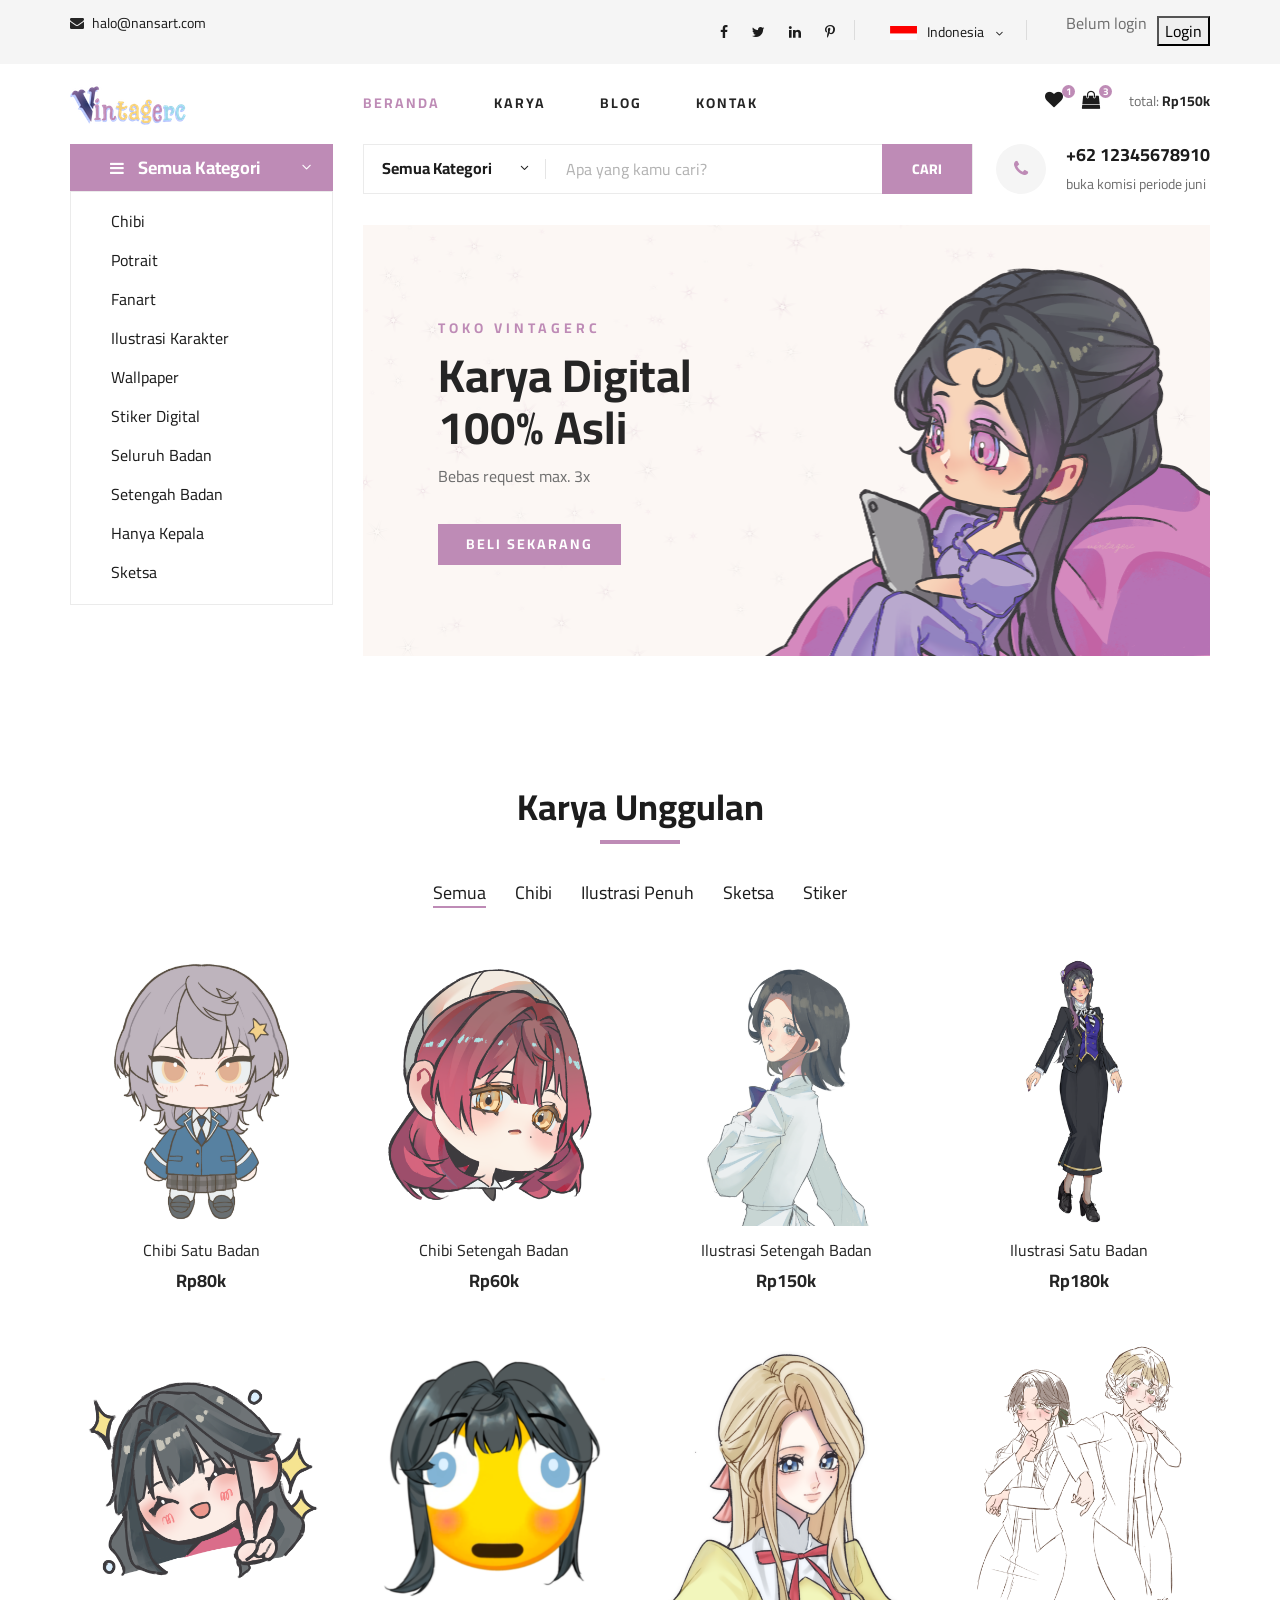
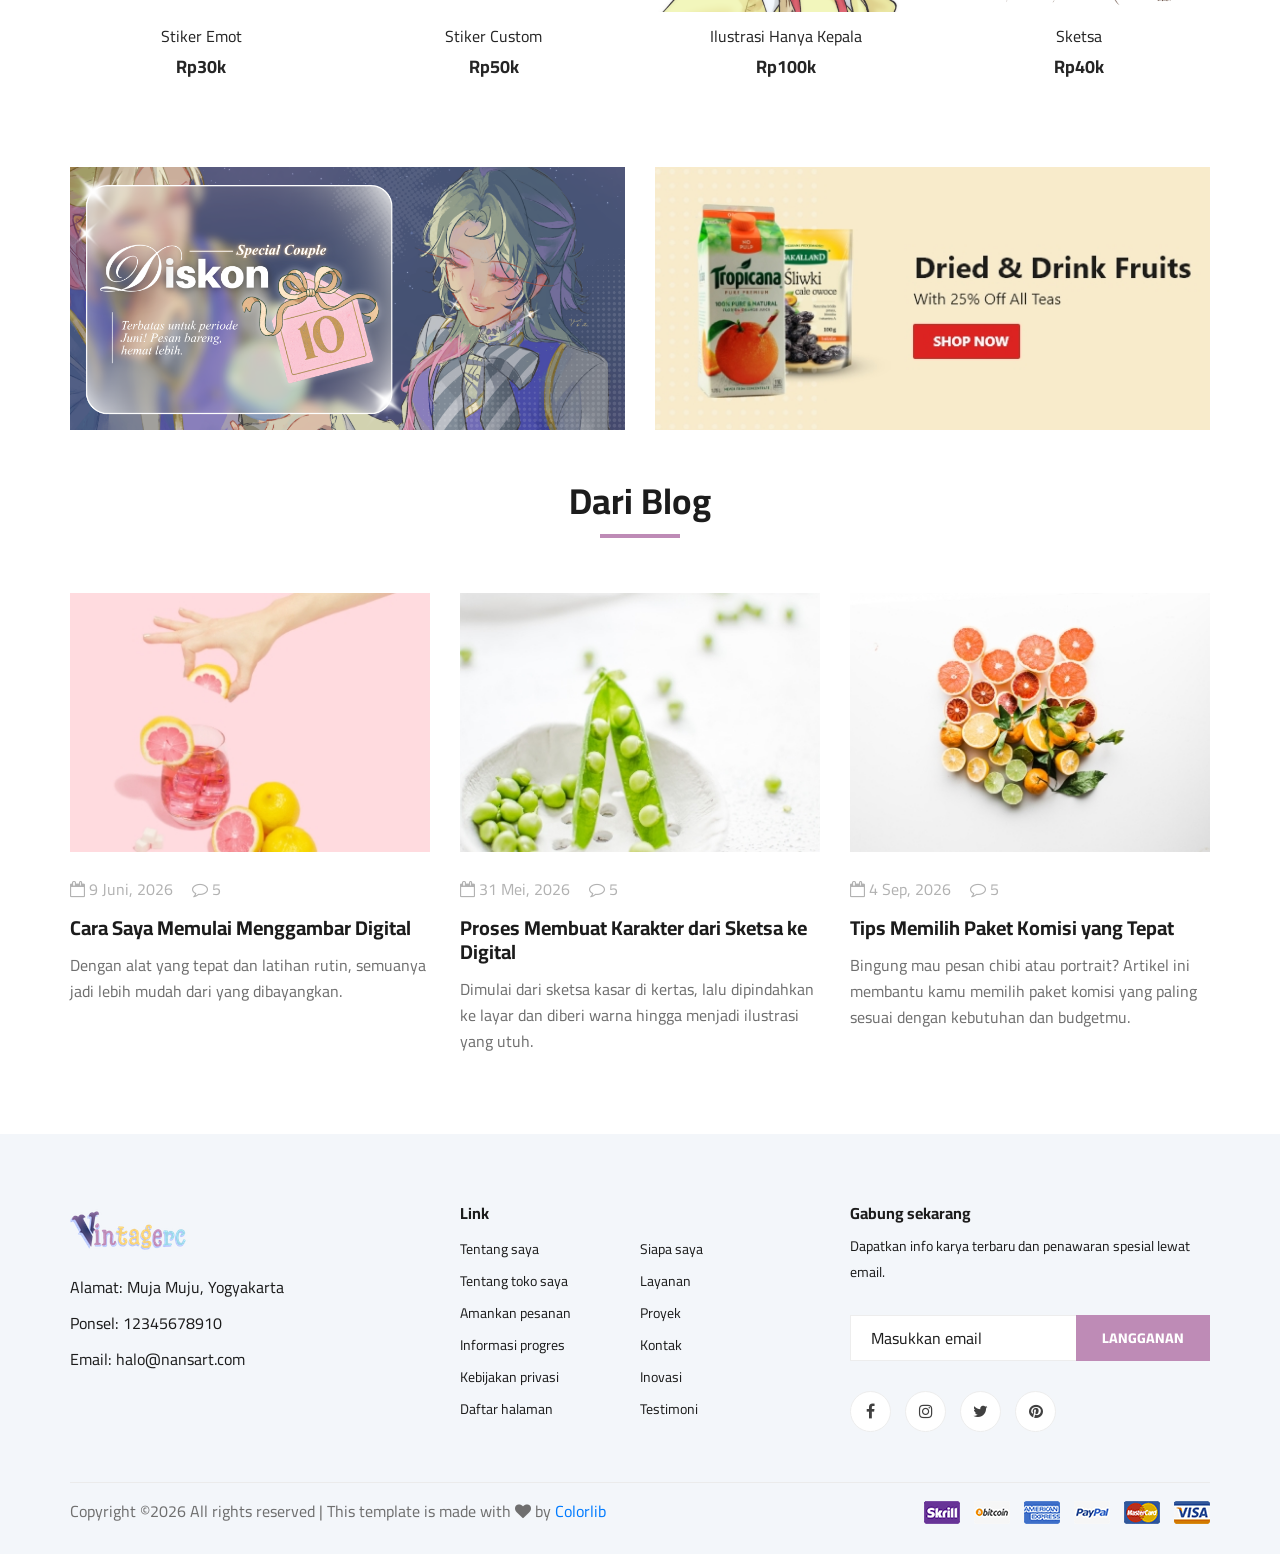
==== commit a462bd60: "Update index.html" ====
--- a/index.html
+++ b/index.html
@@ -365,7 +365,7 @@
             <div class="row">
                 <div class="col-lg-6 col-md-6 col-sm-6">
                     <div class="banner__pic">
-                        <img src="img/banner/banner-1.jpg" alt="">
+                        <img src="img/banner/banner-1.png" alt="">
                     </div>
                 </div>
                 <div class="col-lg-6 col-md-6 col-sm-6">
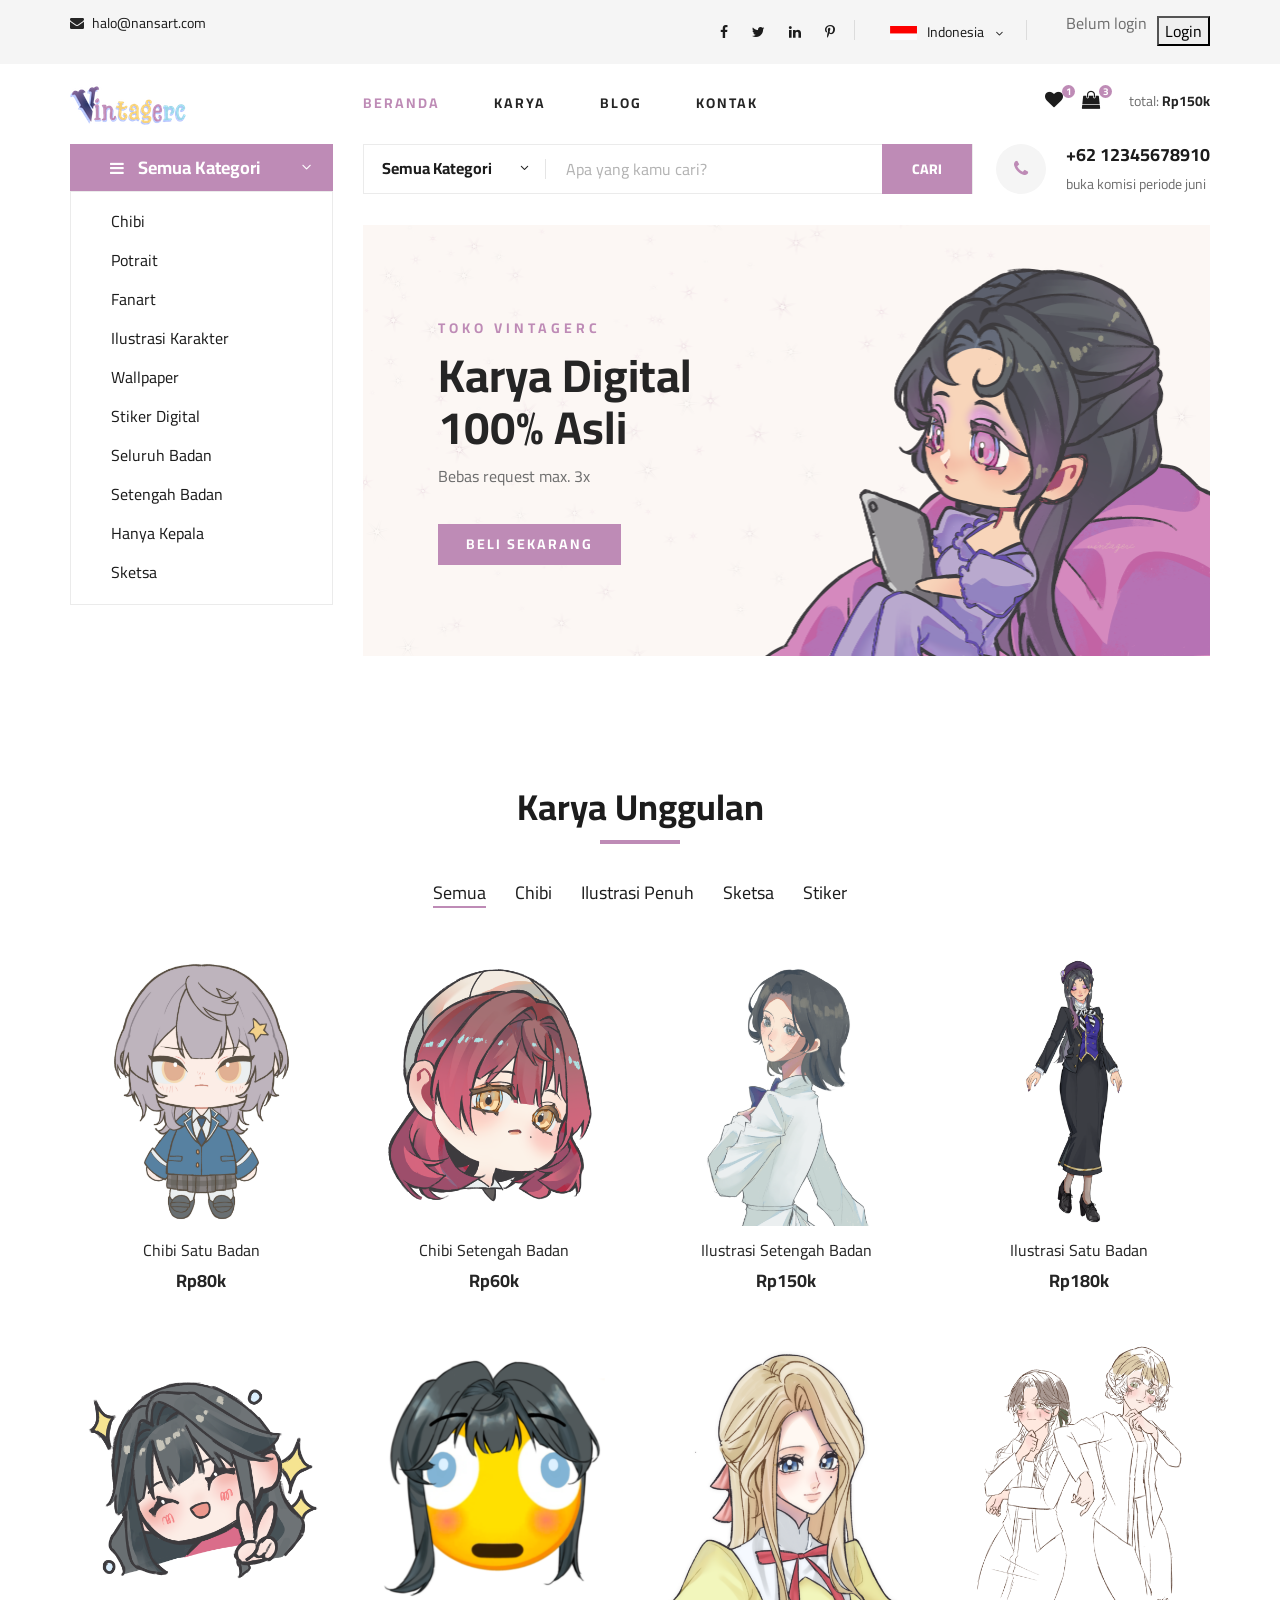
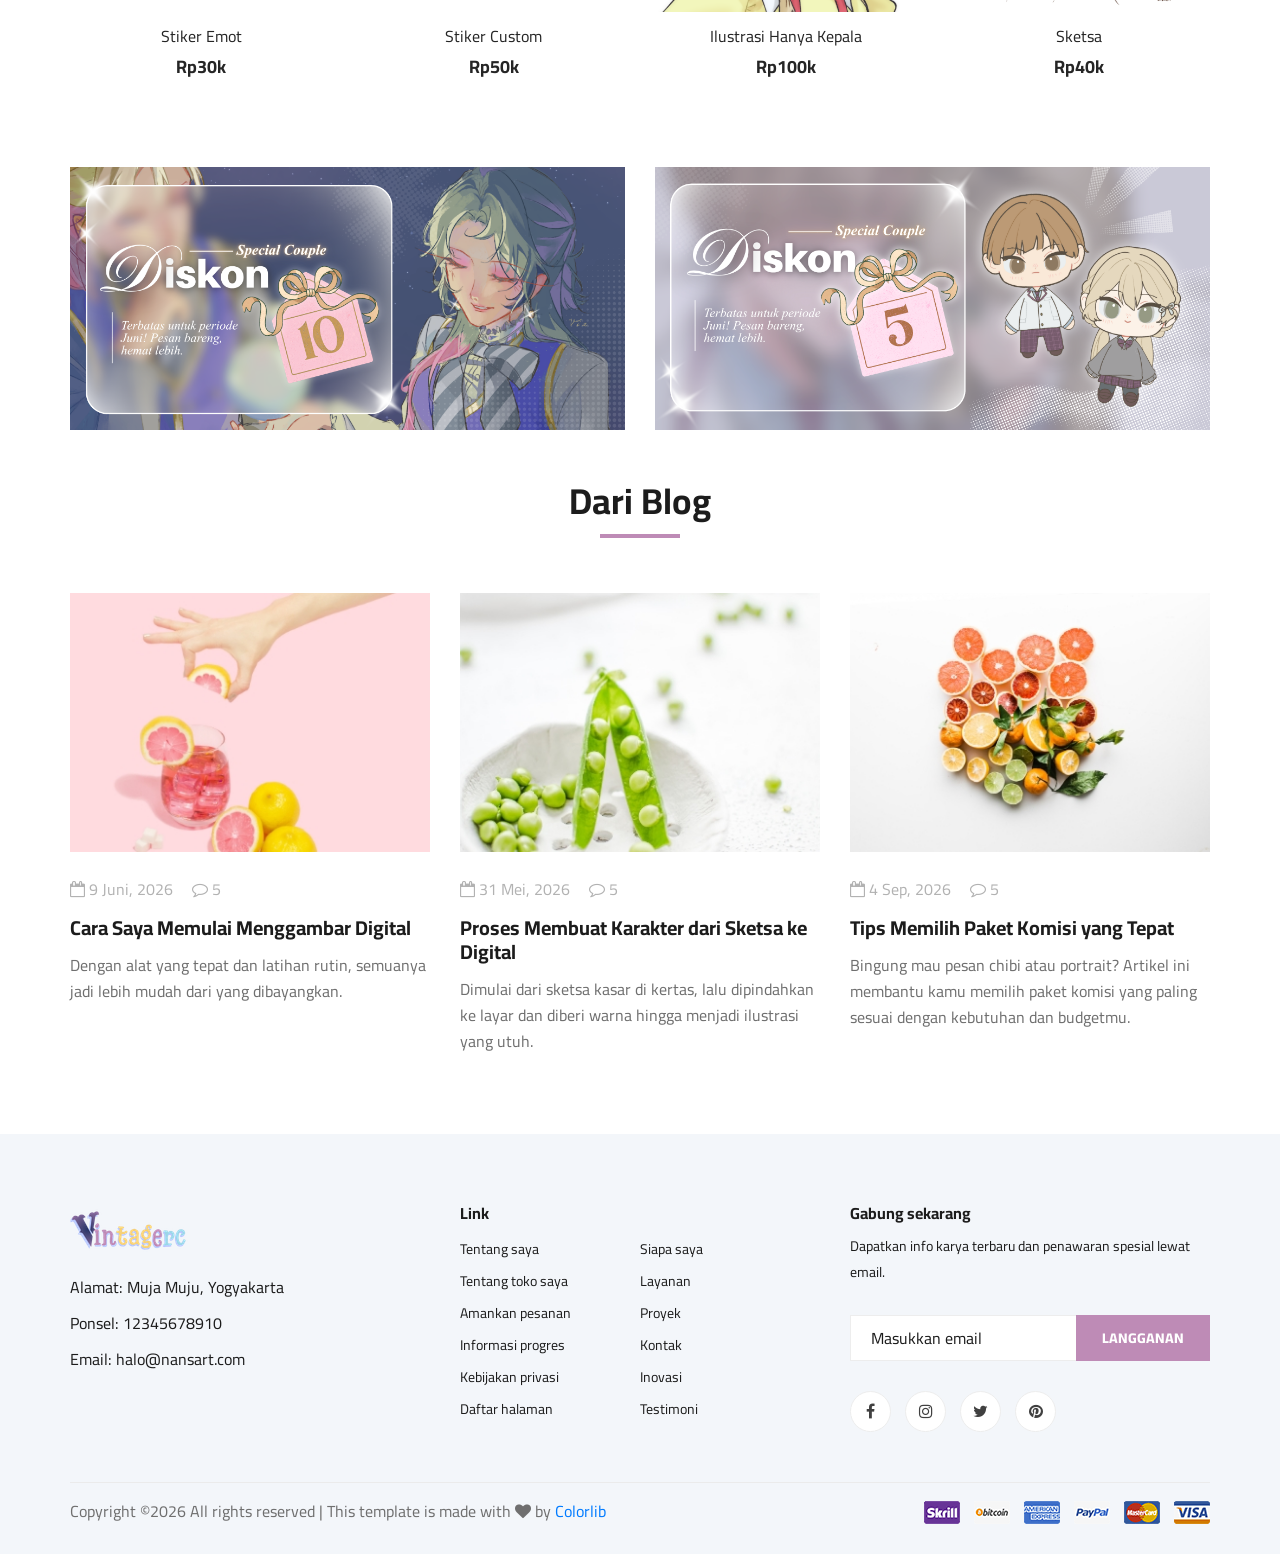
==== commit 9832008c: "Update index.html" ====
--- a/index.html
+++ b/index.html
@@ -370,7 +370,7 @@
                 </div>
                 <div class="col-lg-6 col-md-6 col-sm-6">
                     <div class="banner__pic">
-                        <img src="img/banner/banner-2.jpg" alt="">
+                        <img src="img/banner/banner-2.png" alt="">
                     </div>
                 </div>
             </div>
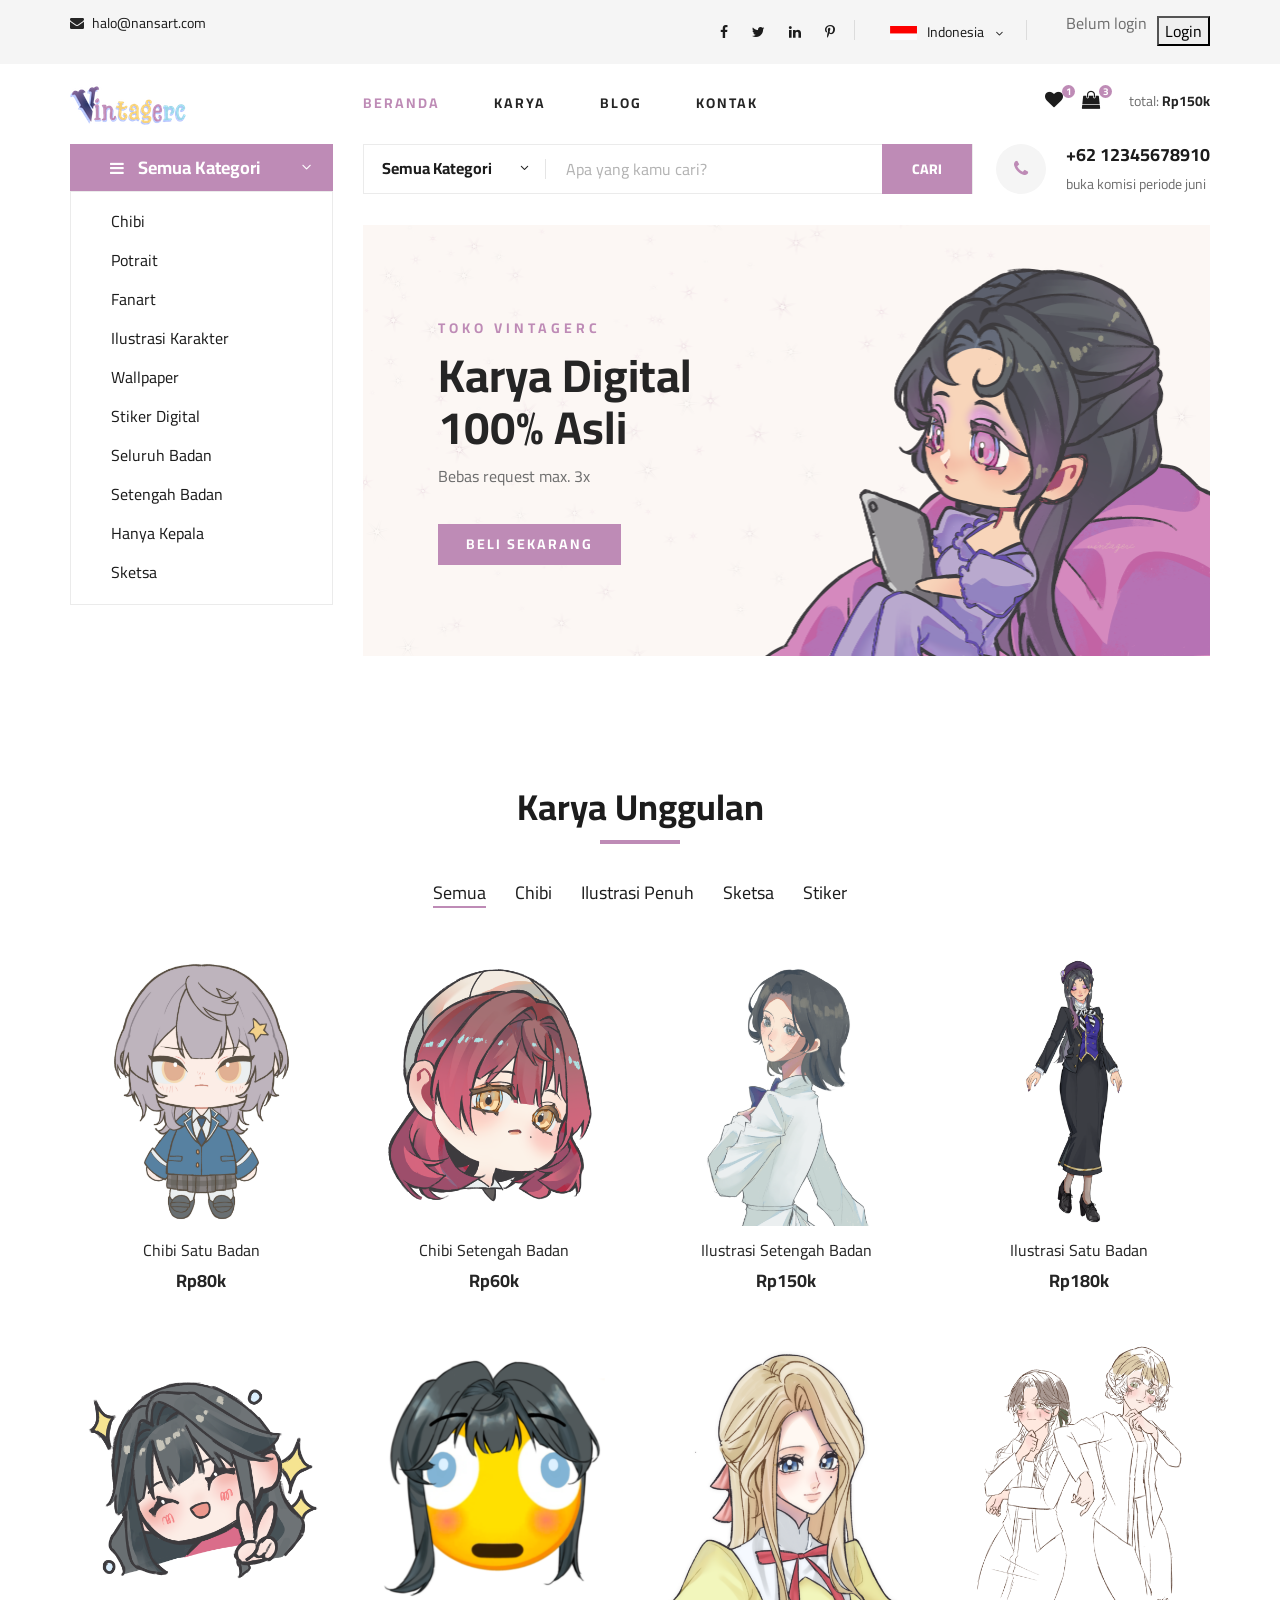
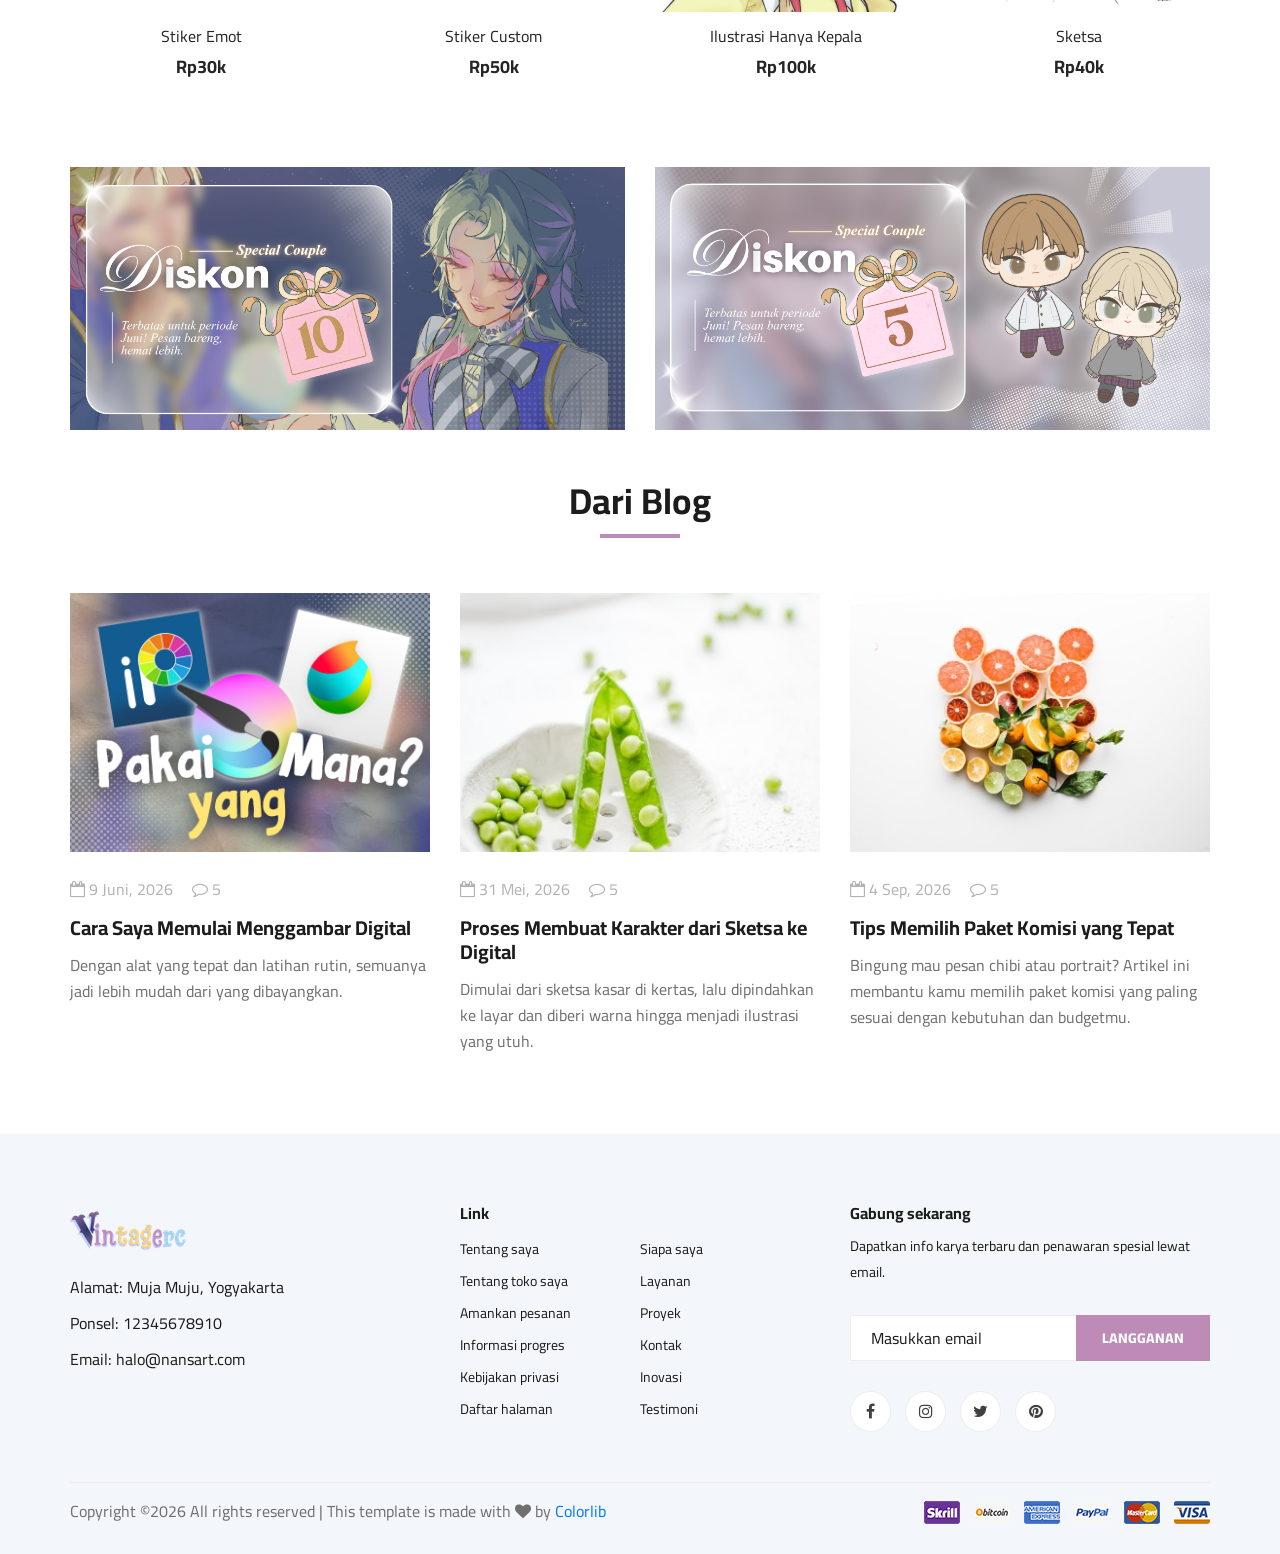
==== commit 1a32c0a8: "Update index.html" ====
--- a/index.html
+++ b/index.html
@@ -392,7 +392,7 @@
                 <div class="col-lg-4 col-md-4 col-sm-6">
                     <div class="blog__item">
                         <div class="blog__item__pic">
-                            <img src="img/blog/blog-1.jpg" alt="">
+                            <img src="img/blog/blog-1.png" alt="">
                         </div>
                         <div class="blog__item__text">
                             <ul>
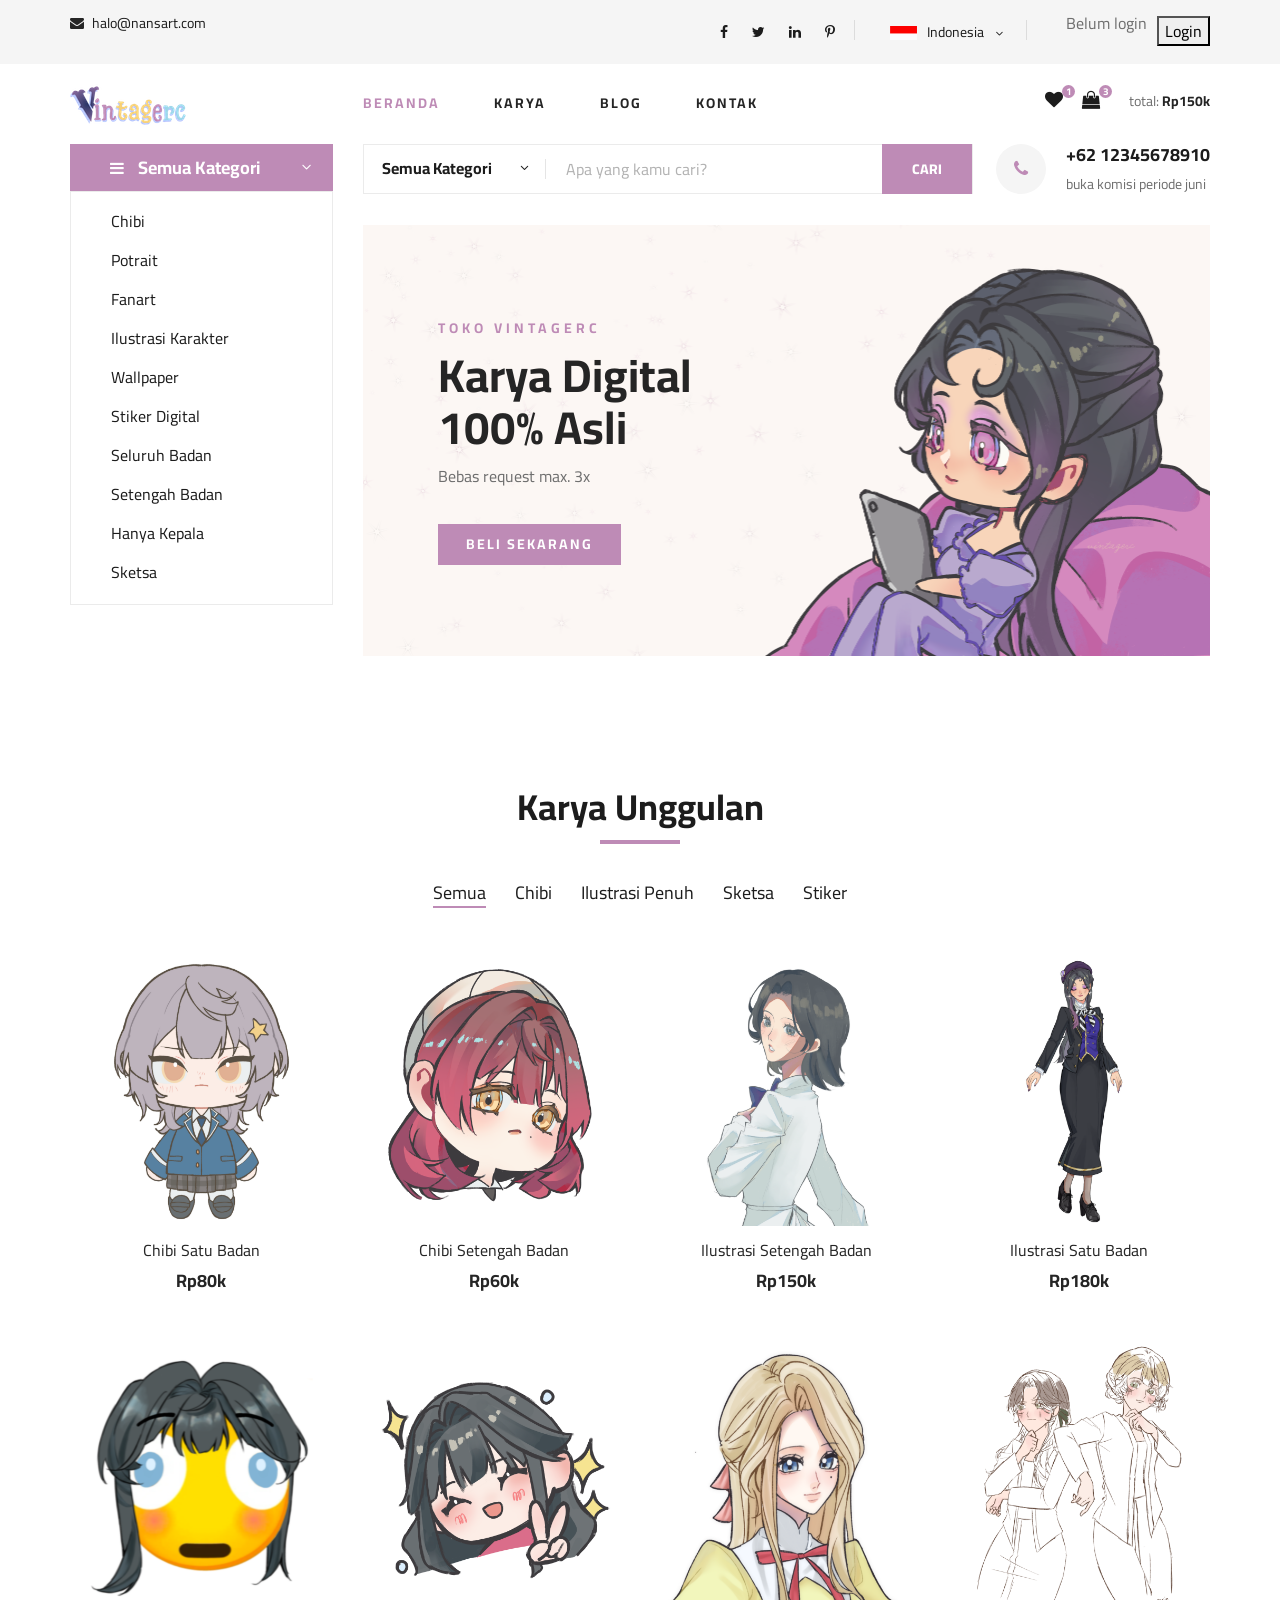
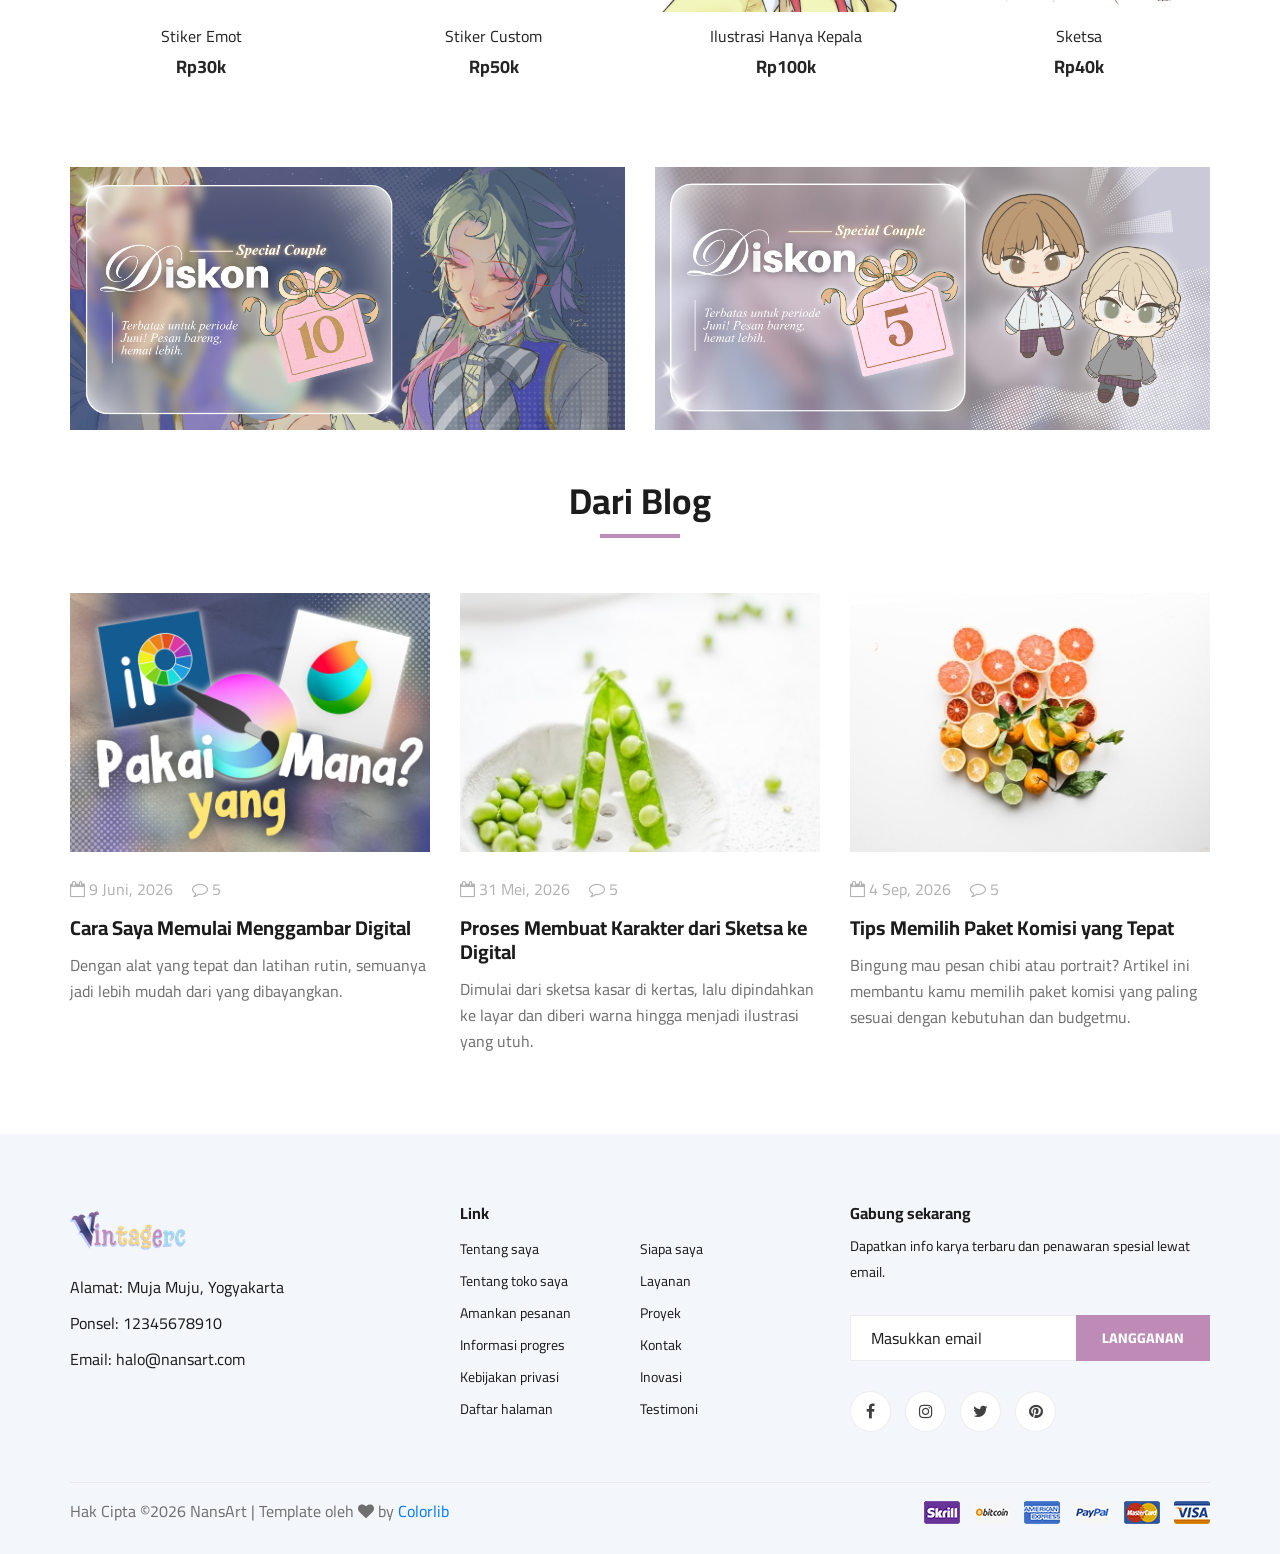
==== commit 42811fa7: "Update index.html" ====
--- a/index.html
+++ b/index.html
@@ -296,7 +296,7 @@
                 </div>
                 <div class="col-lg-3 col-md-4 col-sm-6 mix fastfood">
                     <div class="featured__item">
-                        <div class="featured__item__pic set-bg" data-setbg="img/featured/feature-5.png">
+                        <div class="featured__item__pic set-bg" data-setbg="img/featured/featured-6.png">
                             <ul class="featured__item__pic__hover">
                                 <li><a href="#"><i class="fa fa-heart"></i></a></li>
                                 <li><a href="#"><i class="fa fa-retweet"></i></a></li>
@@ -311,7 +311,7 @@
                 </div>
                 <div class="col-lg-3 col-md-4 col-sm-6 mix fastfood">
                     <div class="featured__item">
-                        <div class="featured__item__pic set-bg" data-setbg="img/featured/featured-6.png">
+                        <div class="featured__item__pic set-bg" data-setbg="img/featured/feature-5.png">
                             <ul class="featured__item__pic__hover">
                                 <li><a href="#"><i class="fa fa-heart"></i></a></li>
                                 <li><a href="#"><i class="fa fa-retweet"></i></a></li>
@@ -497,7 +497,7 @@
                 <div class="col-lg-12">
                     <div class="footer__copyright">
                         <div class="footer__copyright__text"><p><!-- Link back to Colorlib can't be removed. Template is licensed under CC BY 3.0. -->
-  Copyright &copy;<script>document.write(new Date().getFullYear());</script> All rights reserved | This template is made with <i class="fa fa-heart" aria-hidden="true"></i> by <a href="https://colorlib.com" target="_blank">Colorlib</a>
+  Hak Cipta &copy;<script>document.write(new Date().getFullYear());</script> NansArt | Template oleh <i class="fa fa-heart" aria-hidden="true"></i> by <a href="https://colorlib.com" target="_blank">Colorlib</a>
   <!-- Link back to Colorlib can't be removed. Template is licensed under CC BY 3.0. --></p></div>
                         <div class="footer__copyright__payment"><img src="img/payment-item.png" alt=""></div>
                     </div>
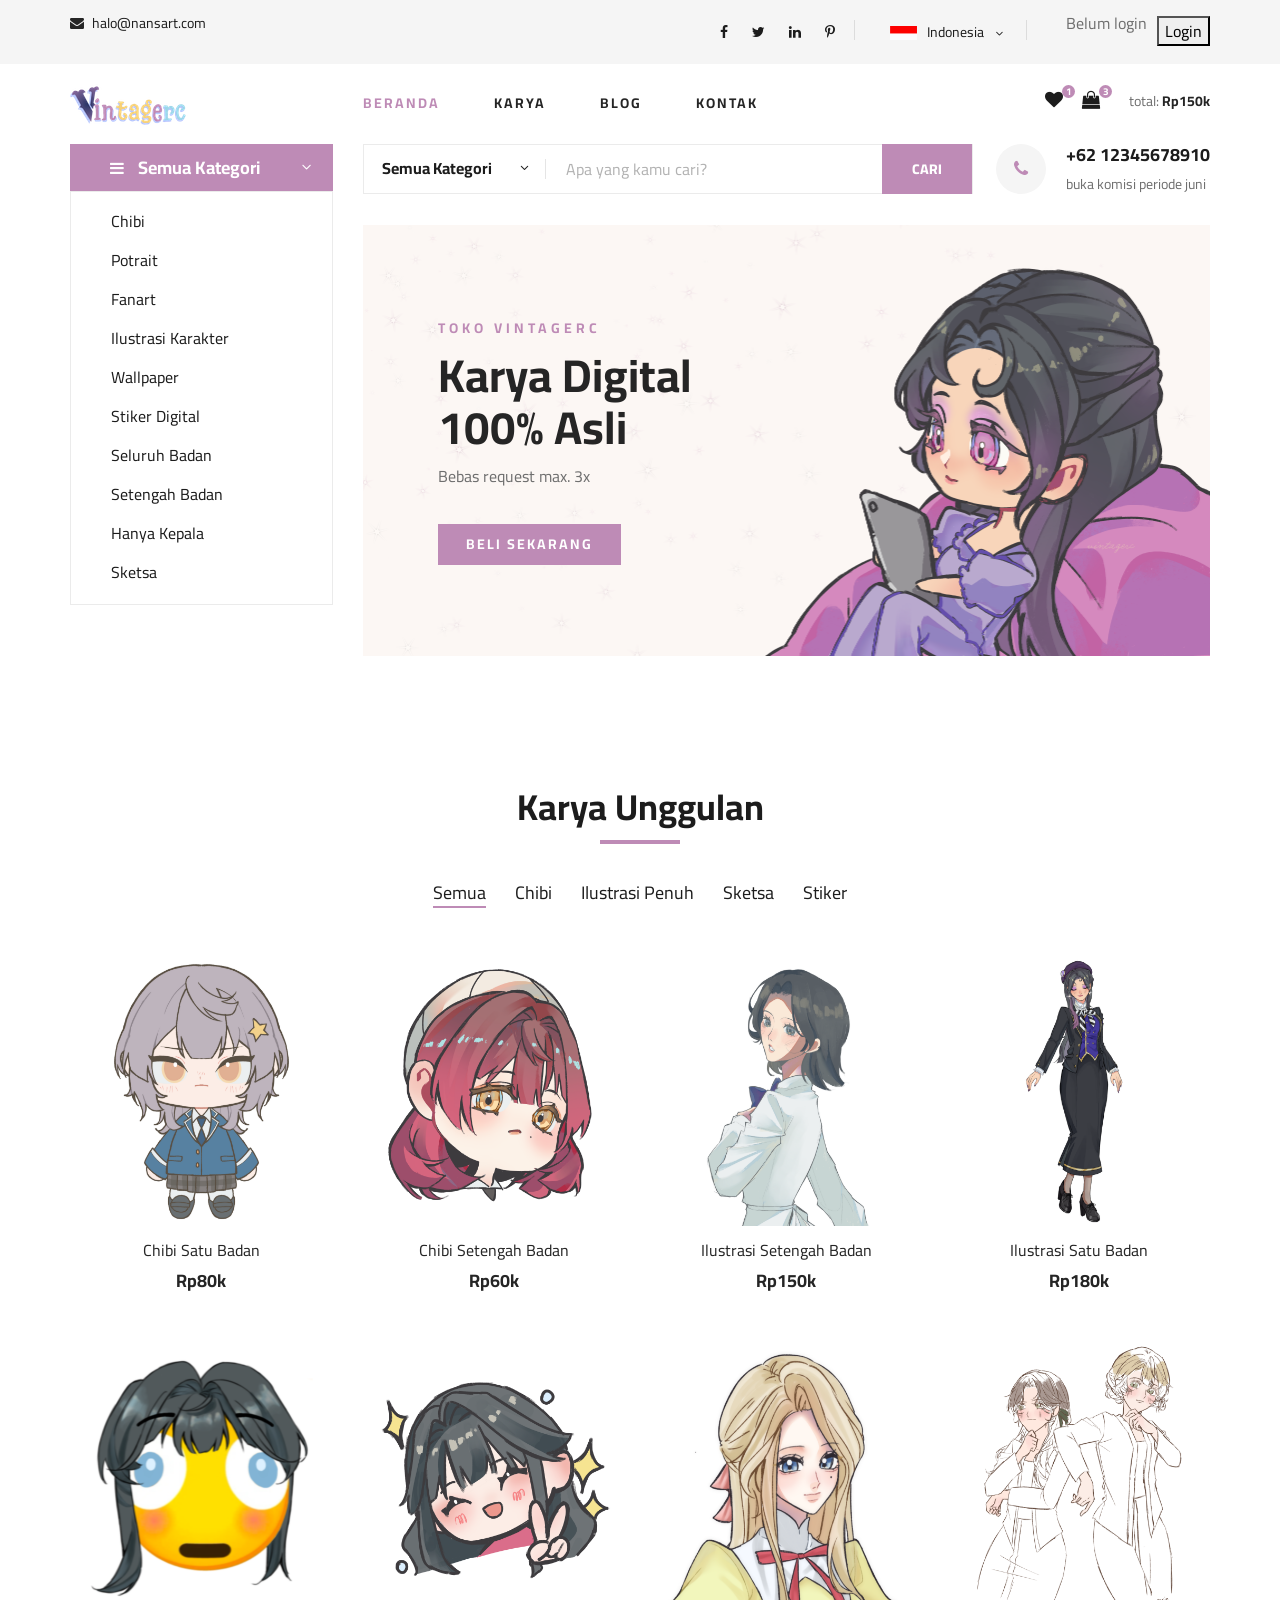
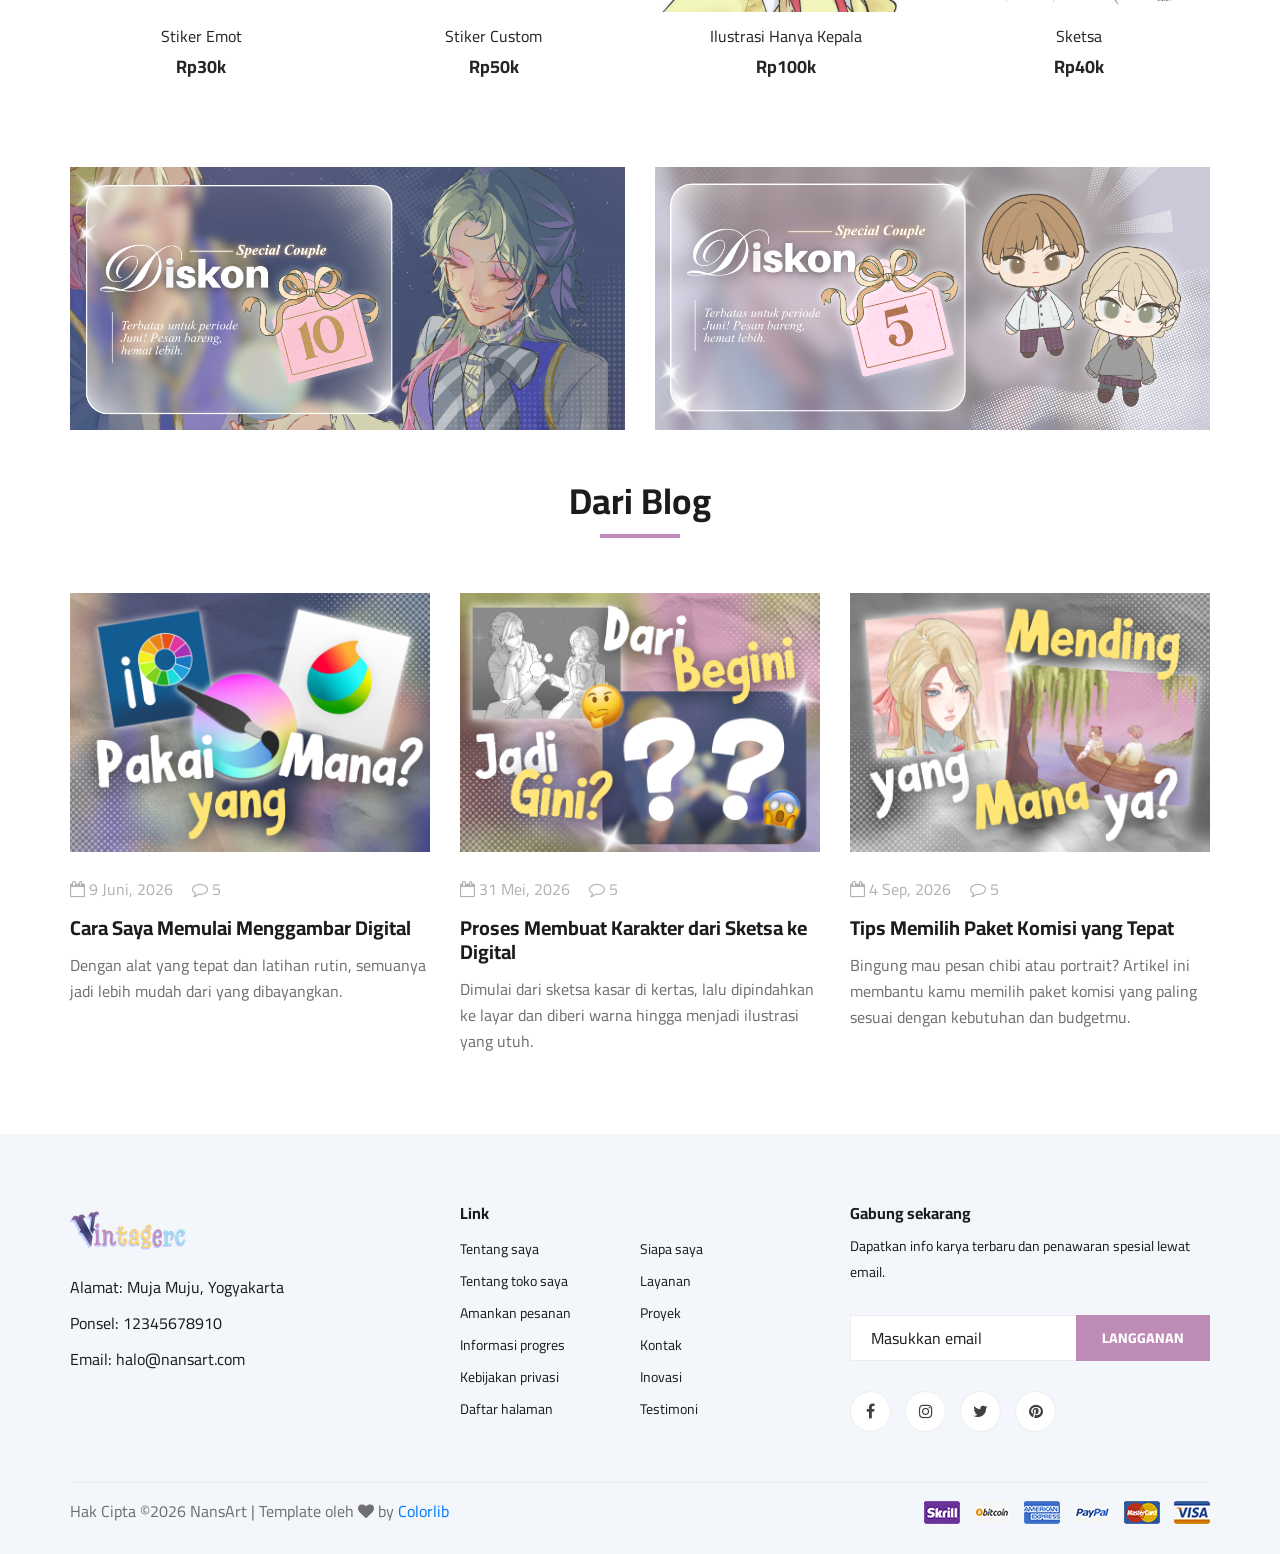
==== commit aade41ec: "Update index.html" ====
--- a/index.html
+++ b/index.html
@@ -407,7 +407,7 @@
                 <div class="col-lg-4 col-md-4 col-sm-6">
                     <div class="blog__item">
                         <div class="blog__item__pic">
-                            <img src="img/blog/blog-2.jpg" alt="">
+                            <img src="img/blog/blog-2.png" alt="">
                         </div>
                         <div class="blog__item__text">
                             <ul>
@@ -422,7 +422,7 @@
                 <div class="col-lg-4 col-md-4 col-sm-6">
                     <div class="blog__item">
                         <div class="blog__item__pic">
-                            <img src="img/blog/blog-3.jpg" alt="">
+                            <img src="img/blog/blog-3.png" alt="">
                         </div>
                         <div class="blog__item__text">
                             <ul>
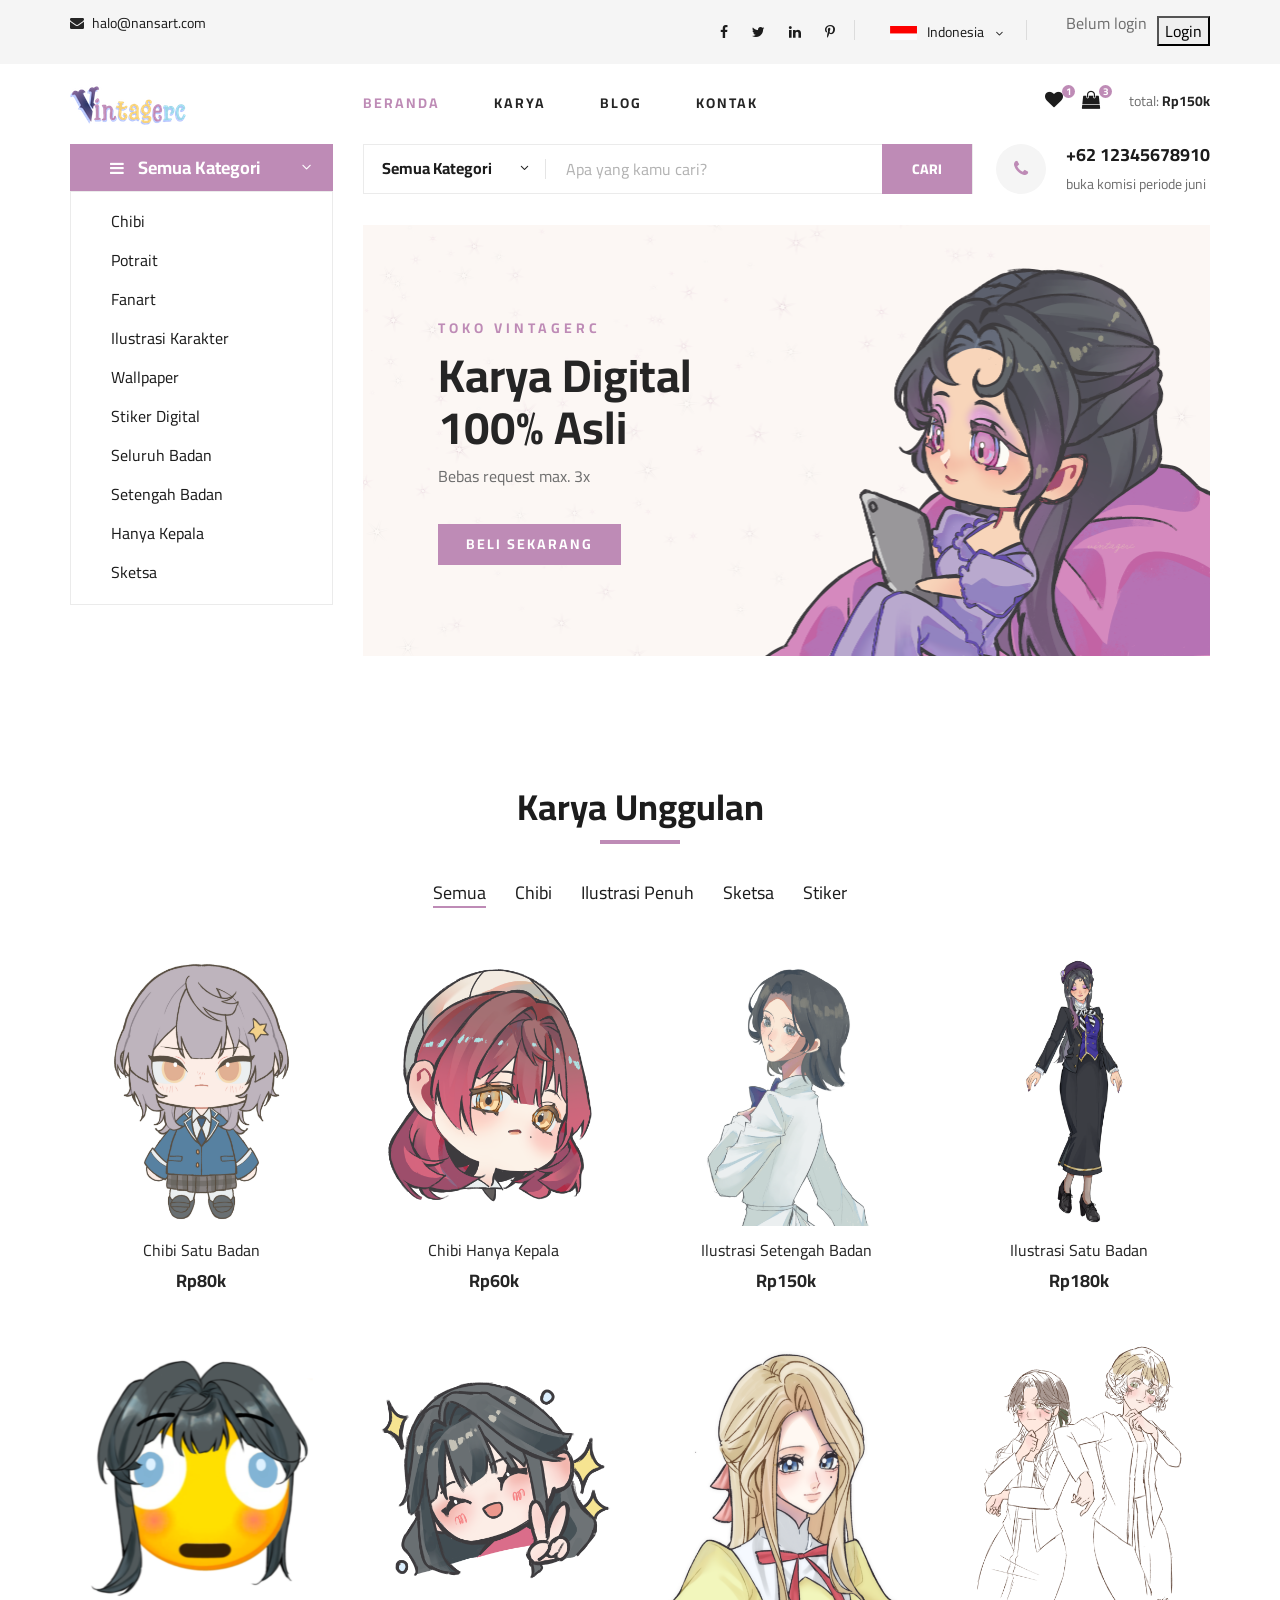
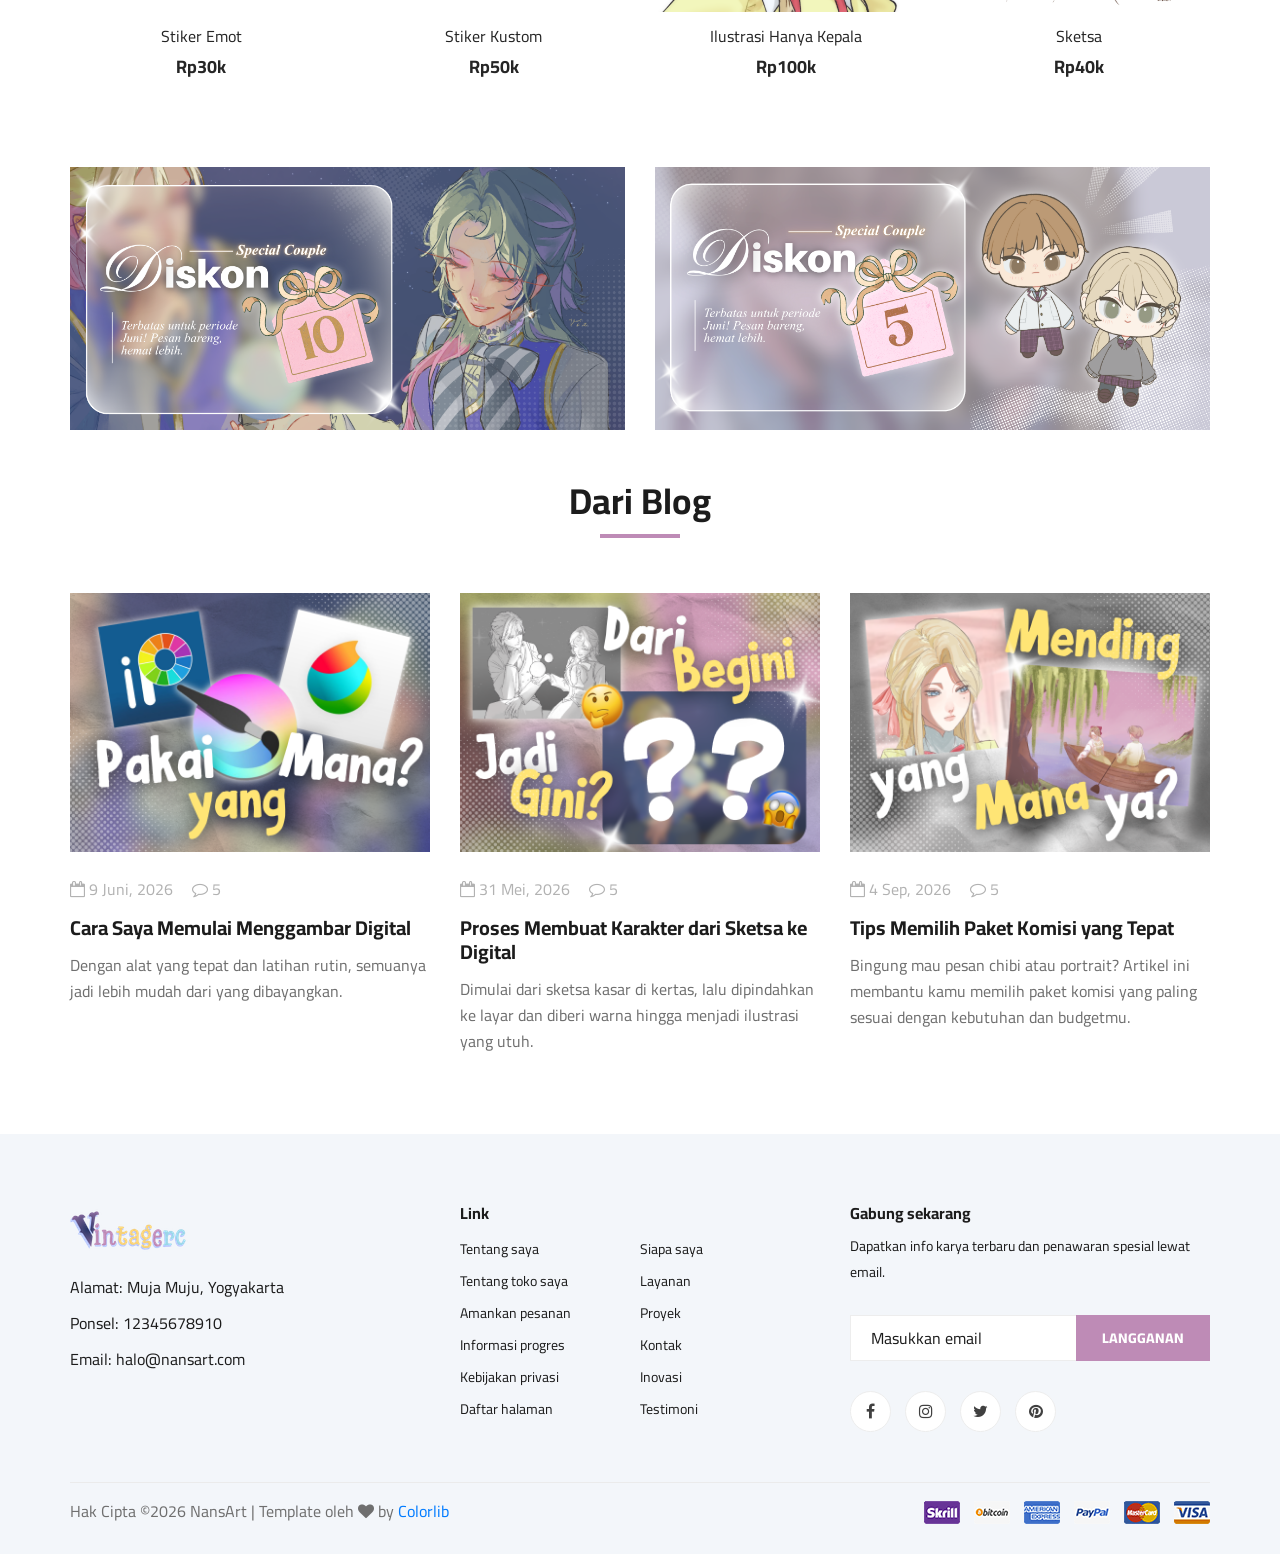
==== commit 8bfce97d: "Update index.html" ====
--- a/index.html
+++ b/index.html
@@ -54,7 +54,10 @@
                 </ul>
             </div>
             <div class="header__top__right__auth">
-                <a href="login/index.html"><i class="fa fa-user"></i> Login</a>
+                <p id="userInfo">Belum login</p>
+                  <div id="authArea">
+                    <button onclick="goLogin()" class="nav-cta">Login</button>
+                  </div>
             </div>
         </div>
         <nav class="humberger__menu__nav mobile-menu">
@@ -259,7 +262,7 @@
                             </ul>
                         </div>
                         <div class="featured__item__text">
-                            <h6><a href="#">Chibi Setengah Badan</a></h6>
+                            <h6><a href="#">Chibi Hanya Kepala</a></h6>
                             <h5>Rp60k</h5>
                         </div>
                     </div>
@@ -319,7 +322,7 @@
                             </ul>
                         </div>
                         <div class="featured__item__text">
-                            <h6><a href="#">Stiker Custom</a></h6>
+                            <h6><a href="#">Stiker Kustom</a></h6>
                             <h5>Rp50k</h5>
                         </div>
                     </div>
